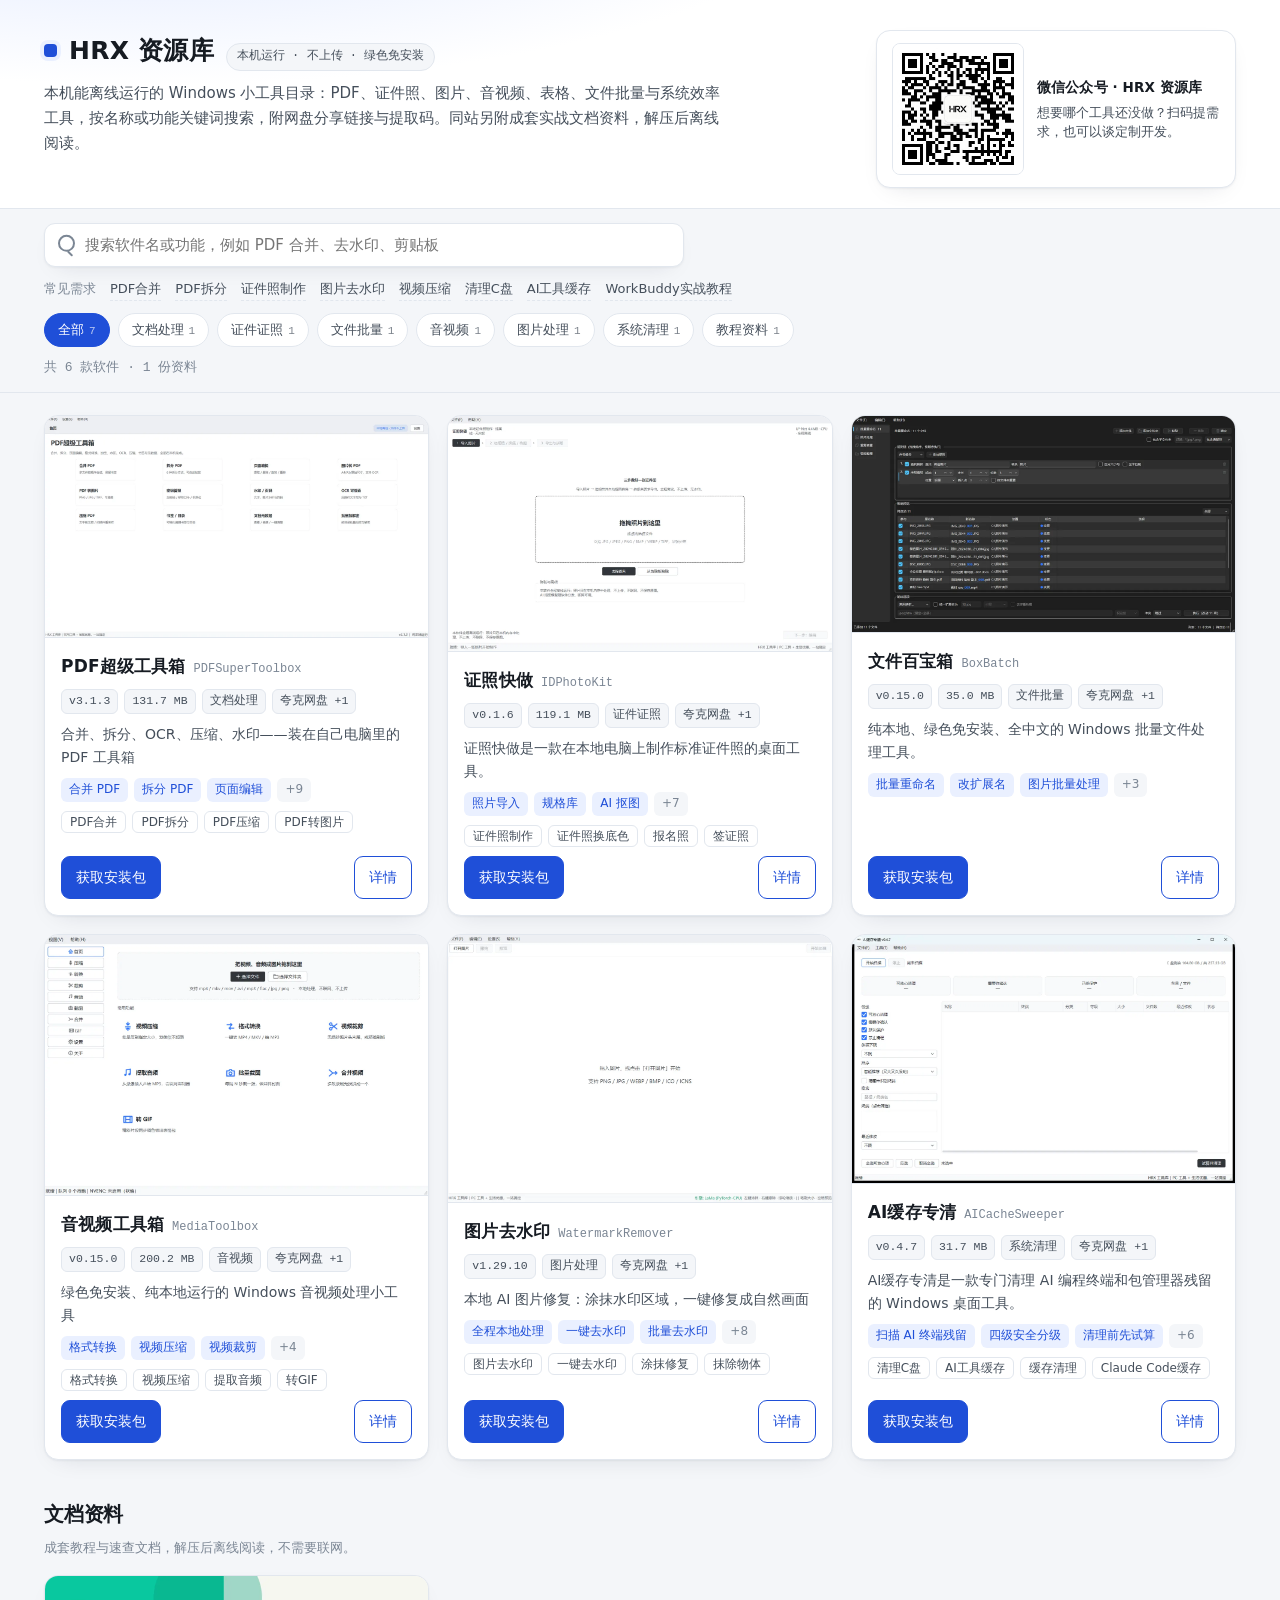
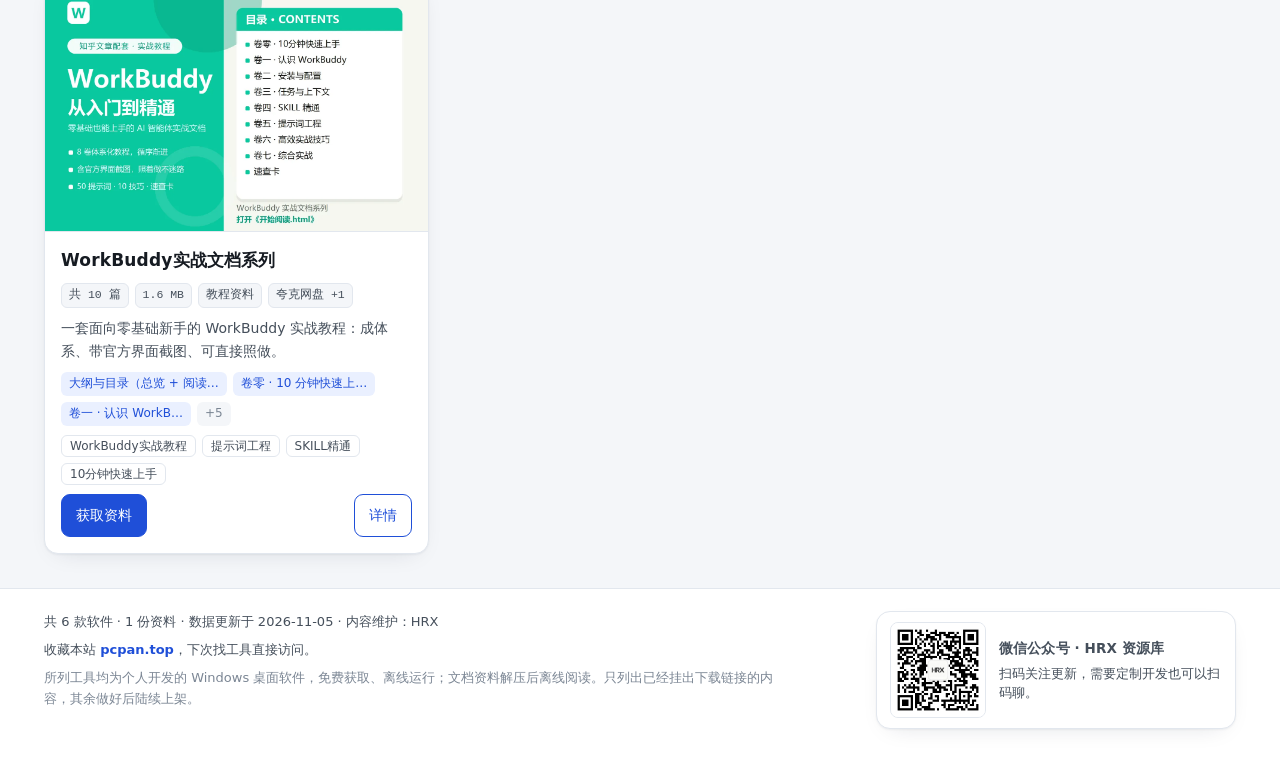
==== web/index.html @ 669203a4 "Fix: 003 跟到 v0.15.0（重建包、真截图、补手册）" ====
<!DOCTYPE html>
<html lang="zh-CN">
<head>
<meta charset="utf-8">
<meta name="viewport" content="width=device-width, initial-scale=1">
<title>HRX 资源库 - Windows 离线小工具与实战资料（免安装·不上传）</title>
<meta name="description" content="本机能离线运行的 Windows 小工具目录：PDF、证件照、图片、音视频、表格、文件批量与系统效率工具，按名称或功能关键词搜索，附网盘分享链接与提取码。同站另附成套实战文档资料，解压后离线阅读。">
<meta name="robots" content="index,follow,max-snippet:-1,max-image-preview:large">
<meta name="theme-color" content="#f4f6f9">
<meta name="msvalidate.01" content="D9B953C44BAD3819F5D8B70AD7E37A68">
<meta property="og:site_name" content="HRX 资源库">
<meta property="og:locale" content="zh_CN">
<link rel="canonical" href="https://pcpan.top/">
<meta property="og:type" content="website">
<meta property="og:title" content="HRX 资源库 - Windows 离线小工具与实战资料（免安装·不上传）">
<meta property="og:description" content="本机能离线运行的 Windows 小工具目录：PDF、证件照、图片、音视频、表格、文件批量与系统效率工具，按名称或功能关键词搜索，附网盘分享链接与提取码。同站另附成套实战文档资料，解压后离线阅读。">
<meta property="og:url" content="https://pcpan.top/">
<meta property="og:image" content="https://pcpan.top/images/000pdf-cover.webp">
<meta name="twitter:card" content="summary_large_image">
<meta name="twitter:title" content="HRX 资源库 - Windows 离线小工具与实战资料（免安装·不上传）">
<meta name="twitter:description" content="本机能离线运行的 Windows 小工具目录：PDF、证件照、图片、音视频、表格、文件批量与系统效率工具，按名称或功能关键词搜索，附网盘分享链接与提取码。同站另附成套实战文档资料，解压后离线阅读。">
<script type="application/ld+json">{"@context":"https://schema.org","@graph":[{"@type":"WebSite","@id":"https://pcpan.top/#website","url":"https://pcpan.top/","name":"HRX 资源库","description":"本机能离线运行的 Windows 小工具目录：PDF、证件照、图片、音视频、表格、文件批量与系统效率工具，按名称或功能关键词搜索，附网盘分享链接与提取码。同站另附成套实战文档资料，解压后离线阅读。","inLanguage":"zh-CN","publisher":{"@type":"Person","@id":"https://pcpan.top/#author","name":"HRX"}},{"@type":"ItemList","name":"HRX 资源库 - Windows 离线小工具与实战资料（免安装·不上传）","numberOfItems":7,"itemListElement":[{"@type":"ListItem","position":1,"item":{"@type":"SoftwareApplication","name":"PDF超级工具箱","alternateName":"PDFSuperToolbox","description":"合并、拆分、OCR、压缩、水印——装在自己电脑里的 PDF 工具箱","featureList":["合并 PDF：多个 PDF 按顺序合成一个文件，书签可保留","拆分 PDF：6 种拆分方式，还能拆完自动加密","页面编辑：提取、删除、旋转、重排页面，缩略图勾选即用","图片转 PDF：JPG/PNG 等图片合成 PDF，可选 OCR 文字层","PDF 转图片：整本渲染为 PNG/JPG/TIFF，或提取文档内嵌原图","密码管理：加打开密码、移除自有文档口令、设置权限位","批量加解密：整个文件夹一次加密或解密，自动汇总结果","水印 / 页码：文字、图片水印与多种页码格式","压缩 PDF：文字版无损瘦身，扫描件分档重采样","书签 / 目录：可视化增删改书签，支持逻辑页码","文档元数据：查看、编辑、一键清理（含隐藏信息）","OCR 可搜索：扫描件变可搜索 PDF，原图像素不变，可导出 TXT"],"offers":{"@type":"Offer","price":"0","priceCurrency":"CNY"},"url":"https://pcpan.top/soft/pdf-super-toolbox","operatingSystem":"Windows 10 / Windows 11 64 位","applicationCategory":"UtilitiesApplication","softwareVersion":"3.1.3","fileSize":"131.7 MB","dateModified":"2026-11-14","downloadUrl":"https://pan.quark.cn/s/5da6630ec89c","image":"https://pcpan.top/images/000pdf-full.webp"}},{"@type":"ListItem","position":2,"item":{"@type":"SoftwareApplication","name":"证照快做","alternateName":"IDPhotoKit","description":"证照快做是一款在本地电脑上制作标准证件照的桌面工具。","featureList":["照片导入：选择文件、拖拽、剪贴板粘贴三种方式，支持 JPG/PNG/BMP/WEBP/TIFF，自动记忆最近打开","规格库：内置 25 项常用规格，覆盖一寸/二寸/身份证/护照与考试报名、签证规格，支持自定义规格","AI 抠图：本地人像分割，自动保留头发和肩部边缘；配合擦除/恢复画笔手动精修","背景换色：红/白/蓝/浅蓝/灰一键切换，支持自定义颜色、白蓝渐变、柔和投影、透明底","智能构图：按规格自动对齐人脸位置，提供头顶留白、眼平、下巴辅助线","美颜调整：磨皮、美白、亮度、对比度四项微调，一键应用自然档","按需导出：指定 DPI 和像素、目标体积自动压缩、自定义命名规则、导出前预估体积","质量自检：对清晰度、曝光、人脸占比给出参考提示","拼版打印：5 寸/6 寸/大 6 寸相纸与 A4/A5/A6 自动排版并标注裁切线，导出 JPG 或 PDF","偏好设置：默认导出目录、DPI、背景色可自定义并记住"],"offers":{"@type":"Offer","price":"0","priceCurrency":"CNY"},"url":"https://pcpan.top/soft/id-photo-kit","operatingSystem":"Windows 10 / Windows 11 64 位","applicationCategory":"UtilitiesApplication","softwareVersion":"0.1.6","fileSize":"119.1 MB","dateModified":"2026-11-14","downloadUrl":"https://pan.quark.cn/s/e845c890b95f","image":"https://pcpan.top/images/001-full.webp"}},{"@type":"ListItem","position":3,"item":{"@type":"SoftwareApplication","name":"文件百宝箱","alternateName":"BoxBatch","description":"纯本地、绿色免安装、全中文的 Windows 批量文件处理工具。","featureList":["批量重命名","改扩展名","图片批量处理","文件名清单导出","重复文件查重","文件夹智能整理"],"offers":{"@type":"Offer","price":"0","priceCurrency":"CNY"},"url":"https://pcpan.top/soft/box-batch","operatingSystem":"Windows 10 / Windows 11 64 位","applicationCategory":"UtilitiesApplication","softwareVersion":"0.15.0","fileSize":"35.0 MB","dateModified":"2026-11-15","downloadUrl":"https://pan.quark.cn/s/bbea23517dea","image":"https://pcpan.top/images/002-full.webp"}},{"@type":"ListItem","position":4,"item":{"@type":"SoftwareApplication","name":"音视频工具箱","alternateName":"MediaToolbox","description":"绿色免安装、纯本地运行的 Windows 音视频处理小工具","featureList":["格式转换","视频压缩","视频裁剪","提取音频","批量截图","视频合并","转 GIF"],"offers":{"@type":"Offer","price":"0","priceCurrency":"CNY"},"url":"https://pcpan.top/soft/media-toolbox","operatingSystem":"Windows 10 / Windows 11 64 位","applicationCategory":"UtilitiesApplication","softwareVersion":"0.15.0","fileSize":"200.2 MB","dateModified":"2026-11-16","downloadUrl":"https://pan.quark.cn/s/d1d15c743c6d","image":"https://pcpan.top/images/003-full.webp"}},{"@type":"ListItem","position":5,"item":{"@type":"SoftwareApplication","name":"图片去水印","alternateName":"WatermarkRemover","description":"本地 AI 图片修复：涂抹水印区域，一键修复成自然画面","featureList":["全程本地处理：AI 修复模型就在你的电脑上，图片不上传，断网也能用；状态栏会显示当前用的计算引擎","一键去水印：涂抹水印区域，AI 自动修复成自然画面","批量去水印：整批图片位置相同的水印，涂一次蒙版全部套用；也支持逐张涂抹","快速预览：正式处理前先看修复效果，不满意可以继续调整","灵活涂抹：左键涂抹、右键擦除，笔刷大小和边缘柔和度都可调","画布缩放平移：滚轮缩放、中键拖动，小水印也能涂得精准","撤销与重做：涂错了随时回退，也可一键清空全部涂抹","多种格式：支持打开 png / jpg / webp / bmp / ico / icns，保存为 png / jpg / webp / bmp","自动命名：保存时自动加时间戳，不会覆盖你的原图","个性化：12 个快捷键全部可以自定义","自动选设备：有 NVIDIA 显卡时走显卡，没有则用 CPU，功能一样完整"],"offers":{"@type":"Offer","price":"0","priceCurrency":"CNY"},"url":"https://pcpan.top/soft/watermark-remover","operatingSystem":"Windows 10 / Windows 11 64 位","applicationCategory":"UtilitiesApplication","softwareVersion":"1.29.10","dateModified":"2026-11-14","downloadUrl":"https://pan.quark.cn/s/3d0079b3f361","image":"https://pcpan.top/images/006-full.webp"}},{"@type":"ListItem","position":6,"item":{"@type":"SoftwareApplication","name":"AI缓存专清","alternateName":"AICacheSweeper","description":"AI缓存专清是一款专门清理 AI 编程终端和包管理器残留的 Windows 桌面工具。","featureList":["扫描 AI 终端残留：自动找出用户目录和 AppData 里的 AI 工具缓存","四级安全分级：S（可放心清理）、A（需要确认）、B（默认保护）、C（禁止清理），凭据和程序本体永远不能删","清理前先试算：列出本次要删多少项、大概能回收多少、哪些会先归档","直接删除并明确提示：删除不经过系统回收站，每次都会弹出三条固定警示","归档与还原：会话历史和配置在删除前会先复制到归档区","清理记录：每次清理都留下一条记录，写清估算回收、实际释放","瘦身建议：只读提示哪些终端很久没用、哪个文件特别大、哪些缓存占用高。","SKILL/AGENT 盘点：把技能、命令、插件、规范文件列清楚，只看不动。","设置与报告：可调整归档保留天数、扫描线程数等；清理后可导出 JSON/CSV 报告。"],"offers":{"@type":"Offer","price":"0","priceCurrency":"CNY"},"url":"https://pcpan.top/soft/ai-cache-sweeper","operatingSystem":"Windows 10 / Windows 11 64 位","applicationCategory":"UtilitiesApplication","softwareVersion":"0.4.7","fileSize":"31.7 MB","dateModified":"2026-11-14","downloadUrl":"https://pan.quark.cn/s/51546c445e77","image":"https://pcpan.top/images/009ai-full.webp"}},{"@type":"ListItem","position":7,"item":{"@type":"CreativeWork","name":"WorkBuddy实战文档系列","alternateName":"","description":"一套面向零基础新手的 WorkBuddy 实战教程：成体系、带官方界面截图、可直接照做。","featureList":["大纲与目录（总览 + 阅读路径）","卷零 · 10 分钟快速上手（新手一站式入口）","卷一 · 认识 WorkBuddy（五大核心概念）","卷二 · 安装与环境配置（权限模式 / 安全边界）","卷三 · 任务与上下文（下指令 / 记忆 / 文件边界）","卷四 · SKILL 精通（技能原理 / 安装 / 自定义）","卷五 · 提示词工程（50 条可抄用模板）","卷六 · 高效实战技巧（10 个小技巧 + 自动化）"],"offers":{"@type":"Offer","price":"0","priceCurrency":"CNY"},"url":"https://pcpan.top/doc/w000","inLanguage":"zh-CN","numberOfItems":10,"fileSize":"1.6 MB","dateModified":"2026-11-02","downloadUrl":"https://pan.quark.cn/s/be726abf2308","image":"https://pcpan.top/images/w000workbuddy-full.webp"}}]}]}</script>
<link rel="icon" href="favicon.svg" type="image/svg+xml">
<link rel="alternate" type="text/plain" href="llms.txt">
<link rel="stylesheet" href="style.css">
<script>
var _hmt = _hmt || [];
(function() {
  var hm = document.createElement("script");
  hm.src = "https://hm.baidu.com/hm.js?644757071a55c85a4cf2b57332f751f0";
  var s = document.getElementsByTagName("script")[0];
  s.parentNode.insertBefore(hm, s);
})();
</script>
</head>
<body>
<a class="skip" href="#catalog">跳到软件列表</a>

<header class="masthead">
  <div class="mast-main">
    <div class="brand">
      <span class="mark" aria-hidden="true"></span>
      <h1 class="wordmark">HRX 资源库</h1>
      <span class="tagline">本机运行 · 不上传 · 绿色免安装</span>
    </div>
    <p class="brief">本机能离线运行的 Windows 小工具目录：PDF、证件照、图片、音视频、表格、文件批量与系统效率工具，按名称或功能关键词搜索，附网盘分享链接与提取码。同站另附成套实战文档资料，解压后离线阅读。</p>
  </div>
  <figure class="contact">
    <img class="qr" src="images/wechat-qr.png" alt="HRX 微信公众号二维码" width="258" height="258">
    <figcaption>
      <b>微信公众号 · HRX 资源库</b>
      <span>想要哪个工具还没做？扫码提需求，也可以谈定制开发。</span>
      <em class="scan-hint">长按二维码即可识别</em>
    </figcaption>
  </figure>
</header>

<section class="toolbar" aria-label="检索与筛选">
  <div class="search">
    <label class="sr-only" for="q">按名称、功能或关键词检索</label>
    <input id="q" type="search" placeholder="搜索软件名或功能，例如 PDF 合并、去水印、剪贴板" autocomplete="off"
           spellcheck="false" accesskey="s">
    <button class="clear" type="button" id="clear" hidden aria-label="清空搜索">✕</button>
  </div>
  <div class="tasks" aria-label="常见需求"><span class="tasks-label">常见需求</span><a class="task" href="soft/pdf-super-toolbox.html">PDF合并</a><a class="task" href="soft/pdf-super-toolbox.html">PDF拆分</a><a class="task" href="soft/id-photo-kit.html">证件照制作</a><a class="task" href="soft/watermark-remover.html">图片去水印</a><a class="task" href="soft/media-toolbox.html">视频压缩</a><a class="task" href="soft/ai-cache-sweeper.html">清理C盘</a><a class="task" href="soft/ai-cache-sweeper.html">AI工具缓存</a><a class="task" href="doc/w000.html">WorkBuddy实战教程</a></div>
  <div class="chips" id="chips" role="group" aria-label="按分类筛选"><button class="chip" type="button" data-cat="全部" aria-pressed="true">全部<span class="n">7</span></button><button class="chip" type="button" data-cat="文档处理" aria-pressed="false">文档处理<span class="n">1</span></button><button class="chip" type="button" data-cat="证件证照" aria-pressed="false">证件证照<span class="n">1</span></button><button class="chip" type="button" data-cat="文件批量" aria-pressed="false">文件批量<span class="n">1</span></button><button class="chip" type="button" data-cat="音视频" aria-pressed="false">音视频<span class="n">1</span></button><button class="chip" type="button" data-cat="图片处理" aria-pressed="false">图片处理<span class="n">1</span></button><button class="chip" type="button" data-cat="系统清理" aria-pressed="false">系统清理<span class="n">1</span></button><button class="chip" type="button" data-cat="教程资料" aria-pressed="false">教程资料<span class="n">1</span></button></div>
  <p class="status" id="status" role="status" aria-live="polite"></p>
</section>

<main id="catalog" class="catalog">
    <article class="card" id="000_PDF超级工具箱" data-id="000_PDF超级工具箱" data-group="软件">
      <div class="cover"><img src="images/000pdf-cover.webp" alt="PDF超级工具箱 软件界面截图" loading="lazy"></div>
      <div class="card-body">
        <div class="title-row">
          <h3><a class="hl name-link" href="soft/pdf-super-toolbox.html">PDF超级工具箱</a></h3>
          <span class="name-en">PDFSuperToolbox</span>
        </div>
        <div class="meta-row"><span class="pill">v3.1.3</span><span class="pill">131.7 MB</span><span class="pill">文档处理</span><span class="pill">夸克网盘 +1</span></div>
        <p class="summary hl">合并、拆分、OCR、压缩、水印——装在自己电脑里的 PDF 工具箱</p>
        <ul class="feats"><li>合并 PDF</li><li>拆分 PDF</li><li>页面编辑</li><li class="more">+9</li></ul>
        <div class="tags"><a class="tag hl" href="soft/pdf-super-toolbox.html">PDF合并</a><a class="tag hl" href="soft/pdf-super-toolbox.html">PDF拆分</a><a class="tag hl" href="soft/pdf-super-toolbox.html">PDF压缩</a><a class="tag hl" href="soft/pdf-super-toolbox.html">PDF转图片</a></div>
        <div class="card-foot">
          <a class="btn" href="https://pan.quark.cn/s/5da6630ec89c" target="_blank" rel="noopener">获取安装包</a>
          <a class="btn ghost btn-copy" href="#000_PDF超级工具箱" data-more="000_PDF超级工具箱">详情</a>
        </div>
      </div>
    </article>
    <article class="card" id="001_证件照制作工具" data-id="001_证件照制作工具" data-group="软件">
      <div class="cover"><img src="images/001-cover.webp" alt="证照快做 软件界面截图" loading="lazy"></div>
      <div class="card-body">
        <div class="title-row">
          <h3><a class="hl name-link" href="soft/id-photo-kit.html">证照快做</a></h3>
          <span class="name-en">IDPhotoKit</span>
        </div>
        <div class="meta-row"><span class="pill">v0.1.6</span><span class="pill">119.1 MB</span><span class="pill">证件证照</span><span class="pill">夸克网盘 +1</span></div>
        <p class="summary hl">证照快做是一款在本地电脑上制作标准证件照的桌面工具。</p>
        <ul class="feats"><li>照片导入</li><li>规格库</li><li>AI 抠图</li><li class="more">+7</li></ul>
        <div class="tags"><a class="tag hl" href="soft/id-photo-kit.html">证件照制作</a><a class="tag hl" href="soft/id-photo-kit.html">证件照换底色</a><a class="tag hl" href="soft/id-photo-kit.html">报名照</a><a class="tag hl" href="soft/id-photo-kit.html">签证照</a></div>
        <div class="card-foot">
          <a class="btn" href="https://pan.quark.cn/s/e845c890b95f" target="_blank" rel="noopener">获取安装包</a>
          <a class="btn ghost btn-copy" href="#001_证件照制作工具" data-more="001_证件照制作工具">详情</a>
        </div>
      </div>
    </article>
    <article class="card" id="002_文件百宝箱" data-id="002_文件百宝箱" data-group="软件">
      <div class="cover"><img src="images/002-cover.webp" alt="文件百宝箱 软件界面截图" loading="lazy"></div>
      <div class="card-body">
        <div class="title-row">
          <h3><a class="hl name-link" href="soft/box-batch.html">文件百宝箱</a></h3>
          <span class="name-en">BoxBatch</span>
        </div>
        <div class="meta-row"><span class="pill">v0.15.0</span><span class="pill">35.0 MB</span><span class="pill">文件批量</span><span class="pill">夸克网盘 +1</span></div>
        <p class="summary hl">纯本地、绿色免安装、全中文的 Windows 批量文件处理工具。</p>
        <ul class="feats"><li>批量重命名</li><li>改扩展名</li><li>图片批量处理</li><li class="more">+3</li></ul>
        
        <div class="card-foot">
          <a class="btn" href="https://pan.quark.cn/s/bbea23517dea" target="_blank" rel="noopener">获取安装包</a>
          <a class="btn ghost btn-copy" href="#002_文件百宝箱" data-more="002_文件百宝箱">详情</a>
        </div>
      </div>
    </article>
    <article class="card" id="003_音视频工具箱" data-id="003_音视频工具箱" data-group="软件">
      <div class="cover"><img src="images/003-cover.webp" alt="音视频工具箱 软件界面截图" loading="lazy"></div>
      <div class="card-body">
        <div class="title-row">
          <h3><a class="hl name-link" href="soft/media-toolbox.html">音视频工具箱</a></h3>
          <span class="name-en">MediaToolbox</span>
        </div>
        <div class="meta-row"><span class="pill">v0.15.0</span><span class="pill">200.2 MB</span><span class="pill">音视频</span><span class="pill">夸克网盘 +1</span></div>
        <p class="summary hl">绿色免安装、纯本地运行的 Windows 音视频处理小工具</p>
        <ul class="feats"><li>格式转换</li><li>视频压缩</li><li>视频裁剪</li><li class="more">+4</li></ul>
        <div class="tags"><a class="tag hl" href="soft/media-toolbox.html">格式转换</a><a class="tag hl" href="soft/media-toolbox.html">视频压缩</a><a class="tag hl" href="soft/media-toolbox.html">提取音频</a><a class="tag hl" href="soft/media-toolbox.html">转GIF</a></div>
        <div class="card-foot">
          <a class="btn" href="https://pan.quark.cn/s/d1d15c743c6d" target="_blank" rel="noopener">获取安装包</a>
          <a class="btn ghost btn-copy" href="#003_音视频工具箱" data-more="003_音视频工具箱">详情</a>
        </div>
      </div>
    </article>
    <article class="card" id="006_图片去除水印工具" data-id="006_图片去除水印工具" data-group="软件">
      <div class="cover"><img src="images/006-cover.webp" alt="图片去水印 软件界面截图" loading="lazy"></div>
      <div class="card-body">
        <div class="title-row">
          <h3><a class="hl name-link" href="soft/watermark-remover.html">图片去水印</a></h3>
          <span class="name-en">WatermarkRemover</span>
        </div>
        <div class="meta-row"><span class="pill">v1.29.10</span><span class="pill">图片处理</span><span class="pill">夸克网盘 +1</span></div>
        <p class="summary hl">本地 AI 图片修复：涂抹水印区域，一键修复成自然画面</p>
        <ul class="feats"><li>全程本地处理</li><li>一键去水印</li><li>批量去水印</li><li class="more">+8</li></ul>
        <div class="tags"><a class="tag hl" href="soft/watermark-remover.html">图片去水印</a><a class="tag hl" href="soft/watermark-remover.html">一键去水印</a><a class="tag hl" href="soft/watermark-remover.html">涂抹修复</a><a class="tag hl" href="soft/watermark-remover.html">抹除物体</a></div>
        <div class="card-foot">
          <a class="btn" href="https://pan.quark.cn/s/3d0079b3f361" target="_blank" rel="noopener">获取安装包</a>
          <a class="btn ghost btn-copy" href="#006_图片去除水印工具" data-more="006_图片去除水印工具">详情</a>
        </div>
      </div>
    </article>
    <article class="card" id="009_AI缓存专清" data-id="009_AI缓存专清" data-group="软件">
      <div class="cover"><img src="images/009ai-cover.webp" alt="AI缓存专清 软件界面截图" loading="lazy"></div>
      <div class="card-body">
        <div class="title-row">
          <h3><a class="hl name-link" href="soft/ai-cache-sweeper.html">AI缓存专清</a></h3>
          <span class="name-en">AICacheSweeper</span>
        </div>
        <div class="meta-row"><span class="pill">v0.4.7</span><span class="pill">31.7 MB</span><span class="pill">系统清理</span><span class="pill">夸克网盘 +1</span></div>
        <p class="summary hl">AI缓存专清是一款专门清理 AI 编程终端和包管理器残留的 Windows 桌面工具。</p>
        <ul class="feats"><li>扫描 AI 终端残留</li><li>四级安全分级</li><li>清理前先试算</li><li class="more">+6</li></ul>
        <div class="tags"><a class="tag hl" href="soft/ai-cache-sweeper.html">清理C盘</a><a class="tag hl" href="soft/ai-cache-sweeper.html">AI工具缓存</a><a class="tag hl" href="soft/ai-cache-sweeper.html">缓存清理</a><a class="tag hl" href="soft/ai-cache-sweeper.html">Claude Code缓存</a></div>
        <div class="card-foot">
          <a class="btn" href="https://pan.quark.cn/s/51546c445e77" target="_blank" rel="noopener">获取安装包</a>
          <a class="btn ghost btn-copy" href="#009_AI缓存专清" data-more="009_AI缓存专清">详情</a>
        </div>
      </div>
    </article>
</main>

<section class="group" id="library" aria-labelledby="library-title">
  <div class="group-head">
    <h2 class="group-title" id="library-title">文档资料</h2>
    <p class="group-note">成套教程与速查文档，解压后离线阅读，不需要联网。</p>
  </div>
  <div class="catalog">
    <article class="card" id="W000_WorkBuddy实战文档系列" data-id="W000_WorkBuddy实战文档系列" data-group="资料">
      <div class="cover"><img src="images/w000workbuddy-cover.webp" alt="WorkBuddy实战文档系列 封面" loading="lazy"></div>
      <div class="card-body">
        <div class="title-row">
          <h3><a class="hl name-link" href="doc/w000.html">WorkBuddy实战文档系列</a></h3>
          <span class="name-en"></span>
        </div>
        <div class="meta-row"><span class="pill">共 10 篇</span><span class="pill">1.6 MB</span><span class="pill">教程资料</span><span class="pill">夸克网盘 +1</span></div>
        <p class="summary hl">一套面向零基础新手的 WorkBuddy 实战教程：成体系、带官方界面截图、可直接照做。</p>
        <ul class="feats"><li>大纲与目录（总览 + 阅读…</li><li>卷零 · 10 分钟快速上…</li><li>卷一 · 认识 WorkB…</li><li class="more">+5</li></ul>
        <div class="tags"><a class="tag hl" href="doc/w000.html">WorkBuddy实战教程</a><a class="tag hl" href="doc/w000.html">提示词工程</a><a class="tag hl" href="doc/w000.html">SKILL精通</a><a class="tag hl" href="doc/w000.html">10分钟快速上手</a></div>
        <div class="card-foot">
          <a class="btn" href="https://pan.quark.cn/s/be726abf2308" target="_blank" rel="noopener">获取资料</a>
          <a class="btn ghost btn-copy" href="#W000_WorkBuddy实战文档系列" data-more="W000_WorkBuddy实战文档系列">详情</a>
        </div>
      </div>
    </article>
  </div>
</section>

<div class="empty" id="empty" hidden>
  <p class="empty-title">没有匹配的结果</p>
  <p class="empty-hint">试试这些词：<span id="suggest"></span></p>
  <figure class="contact contact-inline">
    <img class="qr" src="images/wechat-qr.png" alt="HRX 微信公众号二维码" width="258" height="258" loading="lazy">
    <figcaption>
      <b>没找到想要的工具？</b>
      <span>扫码说说你的需求，可以定制开发；公众号也会第一时间推送新工具。</span>
    </figcaption>
  </figure>
</div>

<dialog id="detail" aria-labelledby="detail-name">
  <article class="sheet">
    <header class="sheet-head">
      <div class="sheet-title">
        <h2 id="detail-name"></h2>
        <p id="detail-sub"></p>
        <div class="sheet-meta" id="detail-meta"></div>
      </div>
      <button class="close" type="button" id="detail-close" aria-label="关闭详情">✕</button>
    </header>
    <div class="sheet-body">
      <button class="sheet-cover" type="button" id="detail-cover-btn" hidden aria-label="放大查看软件界面截图">
        <img id="detail-cover" alt="">
        <span class="zoom-tag" aria-hidden="true">点击放大</span>
      </button>
      <p id="detail-desc"></p>
      <section class="dl" aria-labelledby="dl-title">
        <div class="dl-head">
          <h3 id="dl-title">下载渠道</h3>
          <span class="dl-count" id="detail-dl-count"></span>
        </div>
        <div class="dl-list" id="detail-links"></div>
        <p class="dl-tip" id="detail-dl-tip">下载后解压即用；软件全部在你自己的电脑上运行，不需要联网。</p>
      </section>
      <section class="feats-block" id="detail-feats-block" aria-labelledby="feats-title">
        <h3 id="feats-title">功能要点</h3>
        <ul id="detail-features"></ul>
      </section>
    </div>
  </article>
  <div class="toast" id="toast" role="status" aria-live="polite" aria-atomic="true"></div>
</dialog>

<dialog id="lightbox" aria-label="界面截图放大预览">
  <button class="lb-close" type="button" id="lightbox-close" aria-label="关闭预览">✕</button>
  <img id="lightbox-img" alt="">
  <p class="lb-hint">点击空白处或按 Esc 关闭</p>
</dialog>

<footer class="foot">
  <div class="foot-text">
    <p>共 6 款软件 · 1 份资料 · 数据更新于 2026-11-05 · 内容维护：HRX</p>
    <p class="bookmark">收藏本站 <a href="https://pcpan.top/">pcpan.top</a>，下次找工具直接访问。</p>
    <p class="fine">所列工具均为个人开发的 Windows 桌面软件，免费获取、离线运行；文档资料解压后离线阅读。只列出已经挂出下载链接的内容，其余做好后陆续上架。</p>
  </div>
  <figure class="contact contact-foot">
    <img class="qr" src="images/wechat-qr.png" alt="HRX 微信公众号二维码" width="258" height="258" loading="lazy">
    <figcaption>
      <b>微信公众号 · HRX 资源库</b>
      <span>扫码关注更新，需要定制开发也可以扫码聊。</span>
    </figcaption>
  </figure>
</footer>

<div class="toast" id="page-toast" role="status" aria-live="polite" aria-atomic="true"></div>

<script type="application/json" id="shares-data">[{"slug":"000_PDF超级工具箱","name":"PDF超级工具箱","name_en":"PDFSuperToolbox","exe_name":"PDFSuperToolbox","version":"3.1.3","size_mb":131.7,"status":"live","category":"文档处理","summary":"合并、拆分、OCR、压缩、水印——装在自己电脑里的 PDF 工具箱","description":"PDF超级工具箱是一款装在你自己电脑里的 PDF 处理工具：合并、拆分、页面编辑、图片互转、加密、水印、OCR、压缩、书签与元数据，12 个常用功能一个不缺，全部在本机完成。文件不上传、不联网，处理合同、报表、扫描件这类敏感文档更放心。","features":["合并 PDF：多个 PDF 按顺序合成一个文件，书签可保留","拆分 PDF：6 种拆分方式，还能拆完自动加密","页面编辑：提取、删除、旋转、重排页面，缩略图勾选即用","图片转 PDF：JPG/PNG 等图片合成 PDF，可选 OCR 文字层","PDF 转图片：整本渲染为 PNG/JPG/TIFF，或提取文档内嵌原图","密码管理：加打开密码、移除自有文档口令、设置权限位","批量加解密：整个文件夹一次加密或解密，自动汇总结果","水印 / 页码：文字、图片水印与多种页码格式","压缩 PDF：文字版无损瘦身，扫描件分档重采样","书签 / 目录：可视化增删改书签，支持逻辑页码","文档元数据：查看、编辑、一键清理（含隐藏信息）","OCR 可搜索：扫描件变可搜索 PDF，原图像素不变，可导出 TXT"],"keywords":["拆分","页面编辑","图片互转","加密","水印","OCR","压缩","书签与元数据","不联网","处理合同","报表","书签可保留"],"aliases":["PDF工具","pdf合并","pdf拆分","000"],"tags":["PDF合并","PDF拆分","PDF压缩","PDF转图片"],"chapters":"","id":"000_PDF超级工具箱","kind":"software","cover":"images/000pdf-cover.webp","cover_full":"images/000pdf-full.webp","links":[{"platform":"夸克网盘","url":"https://pan.quark.cn/s/5da6630ec89c","code":"","note":""},{"platform":"UC网盘","url":"https://drive.uc.cn/s/4316096f0e924?public=1","code":"","note":""}],"updated":"2026-11-14"},{"slug":"001_证件照制作工具","name":"证照快做","name_en":"IDPhotoKit","exe_name":"证照快做","version":"0.1.6","size_mb":119.1,"status":"live","category":"证件证照","summary":"证照快做是一款在本地电脑上制作标准证件照的桌面工具。","description":"证照快做是一款在本地电脑上制作标准证件照的桌面工具。导入一张生活照，选好规格，软件自动完成抠图、换底和构图，按报名要求导出成品，还能自动拼版直接送印。 软件全程离线运行：照片只在你电脑的内存里处理，不上传、不联网、不保存原图；AI 抠图模型随软件包内置，没有网络也能用。全程无水印、无广告。","features":["照片导入：选择文件、拖拽、剪贴板粘贴三种方式，支持 JPG/PNG/BMP/WEBP/TIFF，自动记忆最近打开","规格库：内置 25 项常用规格，覆盖一寸/二寸/身份证/护照与考试报名、签证规格，支持自定义规格","AI 抠图：本地人像分割，自动保留头发和肩部边缘；配合擦除/恢复画笔手动精修","背景换色：红/白/蓝/浅蓝/灰一键切换，支持自定义颜色、白蓝渐变、柔和投影、透明底","智能构图：按规格自动对齐人脸位置，提供头顶留白、眼平、下巴辅助线","美颜调整：磨皮、美白、亮度、对比度四项微调，一键应用自然档","按需导出：指定 DPI 和像素、目标体积自动压缩、自定义命名规则、导出前预估体积","质量自检：对清晰度、曝光、人脸占比给出参考提示","拼版打印：5 寸/6 寸/大 6 寸相纸与 A4/A5/A6 自动排版并标注裁切线，导出 JPG 或 PDF","偏好设置：默认导出目录、DPI、背景色可自定义并记住"],"keywords":["选好规格","软件自动完成抠图","换底和构图","按报名要求导出成品","不上传","不联网","不保存原图","无广告","JPG","PNG","BMP","WEBP"],"aliases":["证件照","报名照","签证照","回执","idphotokit","001"],"tags":["证件照制作","证件照换底色","报名照","签证照"],"chapters":"","id":"001_证件照制作工具","kind":"software","cover":"images/001-cover.webp","cover_full":"images/001-full.webp","links":[{"platform":"夸克网盘","url":"https://pan.quark.cn/s/e845c890b95f","code":"","note":""},{"platform":"UC网盘","url":"https://drive.uc.cn/s/e1acf58f27344?public=1","code":"","note":""}],"updated":"2026-11-14"},{"slug":"002_文件百宝箱","name":"文件百宝箱","name_en":"BoxBatch","exe_name":"文件百宝箱.exe","version":"0.15.0","size_mb":35.0,"status":"live","category":"文件批量","summary":"纯本地、绿色免安装、全中文的 Windows 批量文件处理工具。","description":"文件百宝箱是一款在你自己电脑上完成批量文件处理的 Windows 工具，四个页面各管一类活：批量重命名、图片批量处理、重复文件查重、文件夹智能整理。它在执行前先给出一张影响预览表，逐行列出原名、新名字和状态，执行按钮上的数字只算真的会写盘的条目；删除一律进系统回收站，批量操作可撤销，全程不联网、不上传。","features":["批量重命名","改扩展名","图片批量处理","文件名清单导出","重复文件查重","文件夹智能整理"],"keywords":["纯本地","绿色免安装","所有批量操作可撤销","图片默认输出到新目录","全程不联网","不上传","批量重命名","改扩展名","图片批量处理","文件名清单导出","重复文件查重","文件夹智能整理"],"aliases":["批量重命名","去重","整理文件夹","002"],"tags":[],"chapters":"","id":"002_文件百宝箱","kind":"software","cover":"images/002-cover.webp","cover_full":"images/002-full.webp","links":[{"platform":"夸克网盘","url":"https://pan.quark.cn/s/bbea23517dea","code":"","note":""},{"platform":"UC网盘","url":"https://drive.uc.cn/s/17a0d1d73b384?public=1","code":"","note":""}],"updated":"2026-11-15"},{"slug":"003_音视频工具箱","name":"音视频工具箱","name_en":"MediaToolbox","exe_name":"音视频工具箱.exe","version":"0.15.0","size_mb":200.2,"status":"live","category":"音视频","summary":"绿色免安装、纯本地运行的 Windows 音视频处理小工具","description":"绿色免安装、纯本地运行的 Windows 音视频处理小工具：格式转换、视频压缩、视频裁剪、提取音频、批量截图、合并、转 GIF 七类高频操作封装成一键预设，自动调用显卡硬件加速。解压即用，可放 U 盘；不联网、不上传、无广告、无捆绑。","features":["格式转换","视频压缩","视频裁剪","提取音频","批量截图","视频合并","转 GIF"],"keywords":["格式转换","视频压缩","视频裁剪","提取音频","批量截图","合并","可放 U 盘","不联网","不上传","无广告","无捆绑","mediatoolbox"],"aliases":["视频压缩","格式转换","提取音频","转GIF","003"],"tags":["格式转换","视频压缩","提取音频","转GIF"],"chapters":"","id":"003_音视频工具箱","kind":"software","cover":"images/003-cover.webp","cover_full":"images/003-full.webp","links":[{"platform":"夸克网盘","url":"https://pan.quark.cn/s/d1d15c743c6d","code":"","note":""},{"platform":"UC网盘","url":"https://drive.uc.cn/s/d083ae6a243e4?public=1","code":"","note":""}],"updated":"2026-11-16"},{"slug":"006_图片去除水印工具","name":"图片去水印","name_en":"WatermarkRemover","exe_name":"图片去水印","version":"1.29.10","size_mb":"","status":"live","category":"图片处理","summary":"本地 AI 图片修复：涂抹水印区域，一键修复成自然画面","description":"图片去水印是一款本地运行的图片修复工具：打开一张带水印的图片，用鼠标把水印涂出来，AI 会自动把涂抹的区域修复成自然的画面，最后另存为新图片。整个过程在你的电脑上完成，图片不会被上传到任何服务器。 典型场景：去掉照片上的文字水印、Logo、日期戳，或抹掉画面里不想要的小物件。","features":["全程本地处理：AI 修复模型就在你的电脑上，图片不上传，断网也能用；状态栏会显示当前用的计算引擎","一键去水印：涂抹水印区域，AI 自动修复成自然画面","批量去水印：整批图片位置相同的水印，涂一次蒙版全部套用；也支持逐张涂抹","快速预览：正式处理前先看修复效果，不满意可以继续调整","灵活涂抹：左键涂抹、右键擦除，笔刷大小和边缘柔和度都可调","画布缩放平移：滚轮缩放、中键拖动，小水印也能涂得精准","撤销与重做：涂错了随时回退，也可一键清空全部涂抹","多种格式：支持打开 png / jpg / webp / bmp / ico / icns，保存为 png / jpg / webp / bmp","自动命名：保存时自动加时间戳，不会覆盖你的原图","个性化：12 个快捷键全部可以自定义","自动选设备：有 NVIDIA 显卡时走显卡，没有则用 CPU，功能一样完整"],"keywords":["用鼠标把水印涂出来","Logo","日期戳","逐张涂抹","每张图各自的蒙版","不满意可以继续调整","右键擦除","中键拖动","小水印也能涂得精准","也可一键清空全部涂抹","打开 png","jpg"],"aliases":["去水印","水印去除","抹除物体","006"],"tags":["图片去水印","一键去水印","涂抹修复","抹除物体"],"chapters":"","id":"006_图片去除水印工具","kind":"software","cover":"images/006-cover.webp","cover_full":"images/006-full.webp","links":[{"platform":"夸克网盘","url":"https://pan.quark.cn/s/3d0079b3f361","code":"","note":""},{"platform":"UC网盘","url":"https://drive.uc.cn/s/dd4ebdb5991d4?public=1","code":"","note":""}],"updated":"2026-11-14"},{"slug":"009_AI缓存专清","name":"AI缓存专清","name_en":"AICacheSweeper","exe_name":"AI缓存专清","version":"0.4.7","size_mb":31.7,"status":"live","category":"系统清理","summary":"AI缓存专清是一款专门清理 AI 编程终端和包管理器残留的 Windows 桌面工具。","description":"AI缓存专清是一款专门清理 AI 编程终端和包管理器残留的 Windows 桌面工具。它会把 Claude Code、Codex、Cursor、ZCode、Kimi、豆包、Qoder、TRAE 等 AI 工具留下的缓存、日志、会话历史、配置和更新包列成一张清单，按安全等级分类，让你先看清再决定删什么。 它适合经常使用 AI 编程工具、C 盘空间越来越紧张，但又担心“删错文件”的人。软件坚持三条原则：只清理本机、只读文件名/大小/修改时间（不打开文件内容）、不联网。","features":["扫描 AI 终端残留：自动找出用户目录和 AppData 里的 AI 工具缓存","四级安全分级：S（可放心清理）、A（需要确认）、B（默认保护）、C（禁止清理），凭据和程序本体永远不能删","清理前先试算：列出本次要删多少项、大概能回收多少、哪些会先归档","直接删除并明确提示：删除不经过系统回收站，每次都会弹出三条固定警示","归档与还原：会话历史和配置在删除前会先复制到归档区","清理记录：每次清理都留下一条记录，写清估算回收、实际释放","瘦身建议：只读提示哪些终端很久没用、哪个文件特别大、哪些缓存占用高。","SKILL/AGENT 盘点：把技能、命令、插件、规范文件列清楚，只看不动。","设置与报告：可调整归档保留天数、扫描线程数等；清理后可导出 JSON/CSV 报告。"],"keywords":["AI 缓存","AI 编程工具","缓存清理","C盘瘦身","磁盘清理","安全分级","归档还原","Skill 盘点","不联网","Codex","Cursor","ZCode","Kimi","豆包","Qoder","日志","会话历史","按安全等级分类","C 盘空间越来越紧张","只读文件名","大小"],"aliases":["AI缓存清理","AI缓存清道夫","缓存清道夫","缓存清理","清理C盘","AI工具缓存","Claude Code 缓存","AICacheSweeper","009"],"tags":["清理C盘","AI工具缓存","缓存清理","Claude Code缓存"],"chapters":"","id":"009_AI缓存专清","kind":"software","cover":"images/009ai-cover.webp","cover_full":"images/009ai-full.webp","links":[{"platform":"夸克网盘","url":"https://pan.quark.cn/s/51546c445e77","code":"","note":""},{"platform":"UC网盘","url":"https://drive.uc.cn/s/d4ef13b9ee074?public=1","code":"","note":""}],"updated":"2026-11-14"},{"slug":"W000_WorkBuddy实战文档系列","name":"WorkBuddy实战文档系列","name_en":"","exe_name":"","version":"","size_mb":1.6,"status":"live","category":"教程资料","summary":"一套面向零基础新手的 WorkBuddy 实战教程：成体系、带官方界面截图、可直接照做。","description":"一套面向零基础新手的 WorkBuddy 实战教程：成体系、带官方界面截图、可直接照做。 内容基于 WorkBuddy 官方能力体系做教程化重组，仅供学习参考。","features":["大纲与目录（总览 + 阅读路径）","卷零 · 10 分钟快速上手（新手一站式入口）","卷一 · 认识 WorkBuddy（五大核心概念）","卷二 · 安装与环境配置（权限模式 / 安全边界）","卷三 · 任务与上下文（下指令 / 记忆 / 文件边界）","卷四 · SKILL 精通（技能原理 / 安装 / 自定义）","卷五 · 提示词工程（50 条可抄用模板）","卷六 · 高效实战技巧（10 个小技巧 + 自动化）"],"keywords":["带官方界面截图","仅供学习参考","大纲与目录（总览","阅读路径","安全边界","记忆","文件边界","安装","自定义","自动化","WorkBuddy实战文档系列"],"aliases":[],"tags":["WorkBuddy实战教程","提示词工程","SKILL精通","10分钟快速上手"],"chapters":10,"id":"W000_WorkBuddy实战文档系列","kind":"docs","cover":"images/w000workbuddy-cover.webp","cover_full":"images/w000workbuddy-full.webp","links":[{"platform":"夸克网盘","url":"https://pan.quark.cn/s/be726abf2308","code":"","note":""},{"platform":"UC网盘","url":"https://drive.uc.cn/s/0b328d557b8f4?public=1","code":"","note":""}],"updated":"2026-11-02"}]</script>
<script src="app.js"></script>
</body>
</html>
---- web/style.css ----
/* HRX 资源库 —— 目录卡货架风格：亮底、克制、可扫描 */
:root {
  --bg: #f4f6f9;
  --surface: #ffffff;
  --ink: #161b22;
  --ink-2: #454f5b;
  --muted: #7b8694;
  --line: #e2e7ee;
  --brand: #1f4fd8;
  --brand-soft: #eaf0ff;
  --amber: #a76a12;
  --amber-soft: #fdf3e0;
  --radius: 14px;
  --shadow: 0 1px 2px rgba(20, 30, 50, .05), 0 8px 24px -14px rgba(20, 30, 50, .18);
  --mono: ui-monospace, "Cascadia Mono", Consolas, monospace;
}
* { box-sizing: border-box; }
[hidden] { display: none !important; }
html { scroll-behavior: smooth; }
body {
  margin: 0;
  background: var(--bg);
  color: var(--ink);
  font: 15px/1.65 "Microsoft YaHei UI", "PingFang SC", "Segoe UI", system-ui, sans-serif;
  -webkit-font-smoothing: antialiased;
}
h1, h2, h3, p { margin: 0; }
.sr-only {
  position: absolute; width: 1px; height: 1px; padding: 0; margin: -1px;
  overflow: hidden; clip: rect(0 0 0 0); white-space: nowrap; border: 0;
}
.skip {
  position: absolute; left: 12px; top: -48px; z-index: 10; background: var(--brand);
  color: #fff; padding: 8px 14px; border-radius: 8px; transition: top .16s;
}
.skip:focus { top: 12px; }

/* 站头 */
.masthead {
  display: flex; align-items: flex-start; flex-wrap: wrap; gap: clamp(16px, 3vw, 40px);
  padding: 30px clamp(16px, 4vw, 44px) 20px;
  background:
    radial-gradient(1000px 300px at 12% -60%, #dce6ff 0%, rgba(220, 230, 255, 0) 70%),
    var(--surface);
  border-bottom: 1px solid var(--line);
}
.mast-main { flex: 1 1 460px; min-width: 0; }
.brand { display: flex; align-items: baseline; gap: 12px; flex-wrap: wrap; }
.mark {
  width: 13px; height: 13px; border-radius: 4px; align-self: center;
  background: var(--brand); box-shadow: 0 0 0 4px var(--brand-soft);
}
.wordmark { font-size: 25px; font-weight: 700; letter-spacing: .01em; }
.tagline {
  font-family: var(--mono); font-size: 12px; color: var(--ink-2);
  background: var(--bg); border: 1px solid var(--line); border-radius: 999px; padding: 3px 10px;
}
.brief { margin-top: 10px; color: var(--ink-2); max-width: 72ch; }

/* 公众号二维码：只放在站头/空态/页脚这些非信息区，不覆盖检索与卡片 */
.contact {
  flex: 0 1 auto; margin: 0; display: flex; align-items: center; gap: 13px;
  max-width: 360px; padding: 12px 15px; text-align: left;
  background: var(--surface); border: 1px solid var(--line); border-radius: var(--radius);
  box-shadow: var(--shadow);
}
.contact .qr {
  flex: none; width: 132px; height: 132px; display: block;
  border: 1px solid var(--line); border-radius: 8px; background: #fff;
}
.contact figcaption { display: grid; gap: 4px; }
.contact b { font-size: 13.5px; letter-spacing: .01em; }
.contact span { font-size: 12.5px; line-height: 1.55; color: var(--ink-2); }
.scan-hint { display: none; font-style: normal; font-size: 11.5px; line-height: 1.5; color: var(--muted); }
.contact-inline { margin: 24px auto 0; max-width: 420px; border-style: dashed; border-color: #d8c48f; background: var(--amber-soft); }
.contact-inline .qr { width: 108px; height: 108px; background: #fff; }
.contact-inline b { color: var(--amber); }

/* 检索条 */
.toolbar {
  position: sticky; top: 0; z-index: 5;
  padding: 14px clamp(16px, 4vw, 44px);
  background: rgba(244, 246, 249, .93);
  backdrop-filter: blur(8px);
  border-bottom: 1px solid var(--line);
}
.search { position: relative; max-width: 640px; }
.search input {
  width: 100%; padding: 12px 42px 12px 40px; font-size: 15px; font-family: inherit;
  color: var(--ink); background: var(--surface);
  border: 1px solid var(--line); border-radius: 11px; box-shadow: var(--shadow);
}
.search input:focus { outline: 2px solid var(--brand); outline-offset: 1px; border-color: var(--brand); }
.search::before {
  content: ""; position: absolute; left: 14px; top: 50%; width: 13px; height: 13px;
  transform: translateY(-60%); border: 2px solid var(--muted); border-radius: 50%;
}
.search::after {
  content: ""; position: absolute; left: 25px; top: 62%; width: 2px; height: 7px;
  background: var(--muted); transform: rotate(-45deg); border-radius: 2px;
}
.clear {
  position: absolute; right: 9px; top: 50%; transform: translateY(-50%);
  width: 26px; height: 26px; border: 0; border-radius: 50%; background: var(--bg);
  color: var(--ink-2); cursor: pointer; font-size: 13px;
}
.clear:hover { background: var(--line); }
/* 常见需求：一行"文字链接"而不是按钮，视觉上要与下面的分类筛选区分开 */
.tasks { display: flex; flex-wrap: wrap; align-items: baseline; gap: 5px 14px; margin-top: 11px; font-size: 13px; }
.tasks-label { color: var(--muted); font-size: 12.5px; }
.task {
  color: var(--ink-2); text-decoration: none; white-space: nowrap;
  border-bottom: 1px dashed var(--line); padding-bottom: 1px;
}
.task:hover { color: var(--brand); border-bottom-color: var(--brand); }
.chips { display: flex; flex-wrap: wrap; gap: 8px; margin-top: 12px; }
.chip {
  font: inherit; font-size: 13px; color: var(--ink-2); background: var(--surface);
  border: 1px solid var(--line); border-radius: 999px; padding: 5px 13px; cursor: pointer;
}
.chip:hover { border-color: var(--brand); color: var(--brand); }
.chip[aria-pressed="true"] { background: var(--brand); border-color: var(--brand); color: #fff; }
.chip .n { font-family: var(--mono); font-size: 11px; opacity: .7; margin-left: 5px; }
.status { margin-top: 10px; font-size: 13px; color: var(--muted); font-family: var(--mono); }

/* 卡架 */
.catalog {
  display: grid; gap: 18px; padding: 22px clamp(16px, 4vw, 44px) 8px;
  grid-template-columns: repeat(auto-fill, minmax(304px, 1fr));
  max-width: 1560px; margin: 0 auto;
}
/* 文档区块：与软件卡架同宽同距，筛空时整段收起 */
.group { max-width: 1560px; margin: 0 auto; }
.group[hidden] { display: none; }
.group-head { padding: 30px clamp(16px, 4vw, 44px) 0; }
.group-title { margin: 0 0 6px; font-size: 20px; letter-spacing: -.2px; }
.group-note { margin: 0; font-size: 13px; color: var(--muted); }
.group .catalog { padding-top: 16px; }
.card {
  display: flex; flex-direction: column; background: var(--surface);
  border: 1px solid var(--line); border-radius: var(--radius); overflow: hidden;
  box-shadow: var(--shadow);
}
.card[hidden] { display: none; }
.cover { position: relative; aspect-ratio: 16 / 9; background: #eef1f6; border-bottom: 1px solid var(--line); }
.cover img { width: 100%; height: 100%; object-fit: cover; display: block; }
.cover-typeset {
  display: flex; flex-direction: column; align-items: center; justify-content: center; gap: 6px;
  background: linear-gradient(150deg, #e8eefc 0%, #f7f9fc 60%, #eef3ec 100%);
}
.cover-typeset img { width: 58px; height: 58px; object-fit: contain; }
.cover-typeset .big { font-size: 21px; font-weight: 700; color: var(--ink); letter-spacing: .02em; }
.cover-typeset span { font-family: var(--mono); font-size: 12px; color: var(--ink-2); letter-spacing: .06em; }
.ribbon {
  position: absolute; left: 10px; top: 10px; font-size: 12px; padding: 3px 9px;
  border-radius: 999px; background: rgba(255, 255, 255, .92); color: var(--ink-2); border: 1px solid var(--line);
}
.ribbon.soon { background: var(--amber-soft); color: var(--amber); border-color: #f0dcb4; }
.card-body { padding: 14px 16px 16px; display: flex; flex-direction: column; gap: 9px; flex: 1; }
.title-row { display: flex; align-items: baseline; gap: 8px; flex-wrap: wrap; }
.title-row h3 { font-size: 17px; letter-spacing: .01em; }
.name-en { font-family: var(--mono); font-size: 12px; color: var(--muted); }
.meta-row { display: flex; gap: 6px; flex-wrap: wrap; font-family: var(--mono); font-size: 11.5px; }
.pill { background: var(--bg); border: 1px solid var(--line); border-radius: 6px; padding: 2px 7px; color: var(--ink-2); }
.summary { color: var(--ink-2); font-size: 14px; }
.feats { display: flex; flex-wrap: wrap; gap: 6px; list-style: none; padding: 0; margin: 0; }
.feats li {
  font-size: 12px; color: var(--brand); background: var(--brand-soft);
  border-radius: 6px; padding: 2px 8px;
}
.feats li.more { color: var(--muted); background: var(--bg); }
/* 关键词标签：与功能芯片区分开（描边 vs 实底），一眼能看出这是"点进去看这个词怎么用" */
.tags { display: flex; flex-wrap: wrap; gap: 6px; }
.tags .tag {
  font-size: 12px; line-height: 1.5; color: var(--ink-2); text-decoration: none;
  border: 1px solid var(--line); border-radius: 6px; padding: 1px 8px; background: var(--surface);
  white-space: nowrap;
}
.tags .tag:hover { color: var(--brand); border-color: var(--brand); background: var(--brand-soft); }
.card-foot { margin-top: auto; display: flex; gap: 8px; align-items: center; }
.btn {
  font: inherit; font-size: 14px; border-radius: 9px; padding: 9px 14px; cursor: pointer;
  border: 1px solid var(--brand); background: var(--brand); color: #fff; text-decoration: none;
  display: inline-flex; align-items: center; gap: 6px; white-space: nowrap;
}
.btn:hover { filter: brightness(1.07); }
.btn.ghost { background: var(--surface); color: var(--brand); }
.btn.ghost:hover { background: var(--brand-soft); }
.btn[disabled] { background: var(--bg); border-color: var(--line); color: var(--muted); cursor: default; }
.btn-copy { margin-left: auto; }
mark { background: #ffe9a8; color: inherit; border-radius: 3px; padding: 0 1px; }

/* 空态与详情 */
.empty { padding: 54px 20px 70px; text-align: center; color: var(--muted); }
.empty-title { font-size: 17px; color: var(--ink-2); }
.empty-hint button { font: inherit; font-size: 13px; color: var(--brand); background: var(--brand-soft); border: 0; border-radius: 6px; padding: 2px 8px; margin: 0 3px; cursor: pointer; }
dialog#detail {
  width: min(680px, 92vw); max-height: 92vh; max-height: 92dvh;
  border: 1px solid var(--line); border-radius: var(--radius);
  padding: 0; background: var(--surface); color: var(--ink);
  box-shadow: 0 24px 60px -20px rgba(20, 30, 50, .35); overflow: hidden;
}
dialog#detail::backdrop { background: rgba(18, 26, 40, .42); }
.sheet { display: grid; grid-template-rows: auto minmax(0, 1fr); max-height: 92vh; max-height: 92dvh; }
.sheet-head {
  display: flex; gap: 12px; align-items: flex-start;
  padding: 16px 20px 13px; border-bottom: 1px solid var(--line); background: var(--surface);
}
.sheet-title { min-width: 0; }
.sheet-head h2 { font-size: 19px; }
.sheet-head p { font-family: var(--mono); font-size: 12px; color: var(--muted); margin-top: 3px; }
.sheet-meta { margin-top: 8px; display: flex; gap: 6px; flex-wrap: wrap; font-family: var(--mono); font-size: 11.5px; }
.close { margin-left: auto; flex: none; width: 30px; height: 30px; border: 1px solid var(--line); border-radius: 8px; background: var(--surface); color: var(--ink-2); cursor: pointer; }
.sheet-body { overflow-y: auto; overscroll-behavior: contain; }
.sheet-cover {
  position: relative; display: block; width: 100%; padding: 0; border: 0;
  border-bottom: 1px solid var(--line); background: #0d1422; cursor: zoom-in;
}
.sheet-cover img { width: 100%; max-height: 44vh; max-height: 44dvh; object-fit: contain; display: block; }
.zoom-tag {
  position: absolute; right: 12px; bottom: 12px; pointer-events: none;
  font-size: 12px; color: #fff; background: rgba(13, 20, 34, .72);
  border: 1px solid rgba(255, 255, 255, .22); border-radius: 999px; padding: 4px 10px;
}
.sheet-cover:hover .zoom-tag { background: rgba(31, 79, 216, .9); }
#detail-desc { padding: 15px 20px 0; color: var(--ink-2); }
.dl { margin-top: 15px; padding: 14px 20px 0; border-top: 1px dashed var(--line); }
.dl-head { display: flex; align-items: baseline; gap: 8px; }
.dl-head h3, .feats-block h3 { font-size: 14px; letter-spacing: .02em; }
.dl-count { font-family: var(--mono); font-size: 11.5px; color: var(--muted); }
.dl-list { display: grid; gap: 8px; margin-top: 10px; }
.dl-item {
  display: flex; align-items: center; gap: 8px 14px; flex-wrap: wrap;
  padding: 10px 12px; border: 1px solid var(--line); border-radius: 10px; background: var(--bg);
}
.dl-item.primary { background: var(--brand-soft); border-color: #cfdcff; }
.dl-main { display: flex; align-items: baseline; gap: 8px; flex-wrap: wrap; min-width: 0; }
.dl-platform { font-size: 14px; font-weight: 700; }
.dl-tag { font-size: 11px; color: #fff; background: var(--brand); border-radius: 4px; padding: 1px 6px; }
.dl-note { font-size: 12px; color: var(--ink-2); }
.dl-side { margin-left: auto; display: flex; align-items: center; gap: 8px; flex-wrap: wrap; }
.dl-code {
  font-family: var(--mono); font-size: 12px; line-height: 1.4; color: var(--ink-2);
  background: var(--surface); border: 1px dashed #c8d2e0; border-radius: 7px; padding: 6px 9px; cursor: copy;
}
.dl-code b { color: var(--ink); letter-spacing: .06em; }
.dl-code:hover { border-color: var(--brand); color: var(--brand); }
.dl-open { padding: 7px 13px; font-size: 13.5px; }
.dl-empty { margin: 0; padding: 10px 12px; border: 1px dashed var(--line); border-radius: 10px; font-size: 13px; color: var(--muted); background: var(--bg); }
.dl-tip { margin: 9px 0 0; font-size: 12.5px; color: var(--muted); }
.feats-block { margin-top: 15px; padding: 0 20px 20px; }
.feats-block ul { padding: 0; margin: 9px 0 0; display: grid; gap: 5px; }
.feats-block li { list-style: none; padding-left: 16px; position: relative; font-size: 14px; }
.feats-block li::before { content: ""; position: absolute; left: 0; top: .62em; width: 6px; height: 6px; border-radius: 2px; background: var(--brand); }
.toast {
  position: fixed; left: 50%; bottom: 28px; z-index: 5;
  max-width: min(560px, 88vw); padding: 9px 16px; border-radius: 999px;
  background: rgba(17, 24, 39, .94); color: #fff; font-size: 13px; line-height: 1.4; text-align: center;
  box-shadow: 0 12px 30px -10px rgba(10, 20, 40, .55);
  opacity: 0; pointer-events: none; transform: translate(-50%, 10px);
  transition: opacity .18s ease, transform .18s ease;
}
.toast.show { opacity: 1; transform: translate(-50%, 0); }
dialog#lightbox { padding: 0; border: 0; background: transparent; overflow: visible; max-width: none; max-height: none; }
dialog#lightbox::backdrop { background: rgba(7, 12, 22, .92); }
dialog#lightbox img {
  display: block; max-width: 94vw; max-height: 86vh; max-height: 86dvh;
  border-radius: 10px; background: #0b1220; box-shadow: 0 30px 80px -24px rgba(0, 0, 0, .75);
}
.lb-close {
  position: fixed; top: 18px; right: 18px; z-index: 2;
  width: 40px; height: 40px; border-radius: 50%; font-size: 16px; cursor: pointer;
  border: 1px solid rgba(255, 255, 255, .32); background: rgba(255, 255, 255, .14); color: #fff;
  backdrop-filter: blur(4px);
}
.lb-close:hover { background: rgba(255, 255, 255, .26); }
.lb-hint {
  position: fixed; left: 50%; bottom: 18px; transform: translateX(-50%); margin: 0;
  color: rgba(255, 255, 255, .65); font-size: 12px; pointer-events: none;
}

.foot {
  margin-top: 26px; padding: 22px clamp(16px, 4vw, 44px) 40px;
  display: flex; align-items: flex-start; gap: clamp(16px, 3vw, 40px); flex-wrap: wrap;
  border-top: 1px solid var(--line); color: var(--ink-2); font-size: 13px; background: var(--surface);
}
.foot-text { flex: 1 1 420px; min-width: 0; }
.foot .fine { color: var(--muted); margin-top: 6px; max-width: 90ch; }
.foot .bookmark { margin-top: 7px; }
.foot .bookmark a { color: var(--brand); font-weight: 700; text-decoration: none; }
.foot .bookmark a:hover { text-decoration: underline; }
.contact-foot { padding: 10px 13px; }
.contact-foot .qr { width: 96px; height: 96px; }

/* 详情页：一条资源一页，正文是主角，所以单栏、限宽、不吸顶 */
.subpage .masthead-compact { padding-bottom: 16px; }
.subpage .wordmark { color: var(--ink); text-decoration: none; }
.subpage .wordmark:hover { color: var(--brand); }
.crumbs {
  max-width: 900px; margin: 0 auto; display: flex; flex-wrap: wrap; gap: 8px;
  padding: 12px clamp(16px, 4vw, 44px) 0;
  font-family: var(--mono); font-size: 12px; color: var(--muted);
}
.crumbs a { color: var(--ink-2); text-decoration: none; }
.crumbs a:hover { color: var(--brand); text-decoration: underline; }
.crumbs .sep { color: #b9c2cd; }
.detail { padding: 14px clamp(16px, 4vw, 44px) 34px; }
.detail-body {
  max-width: 900px; margin: 0 auto; padding: clamp(20px, 3vw, 34px);
  background: var(--surface); border: 1px solid var(--line); border-radius: var(--radius); box-shadow: var(--shadow);
}
.detail-body h1 { font-size: clamp(23px, 3.2vw, 30px); letter-spacing: .01em; }
.alt-name { margin-top: 6px; font-family: var(--mono); font-size: 12.5px; color: var(--muted); }
.detail-body .meta-row { margin-top: 12px; }
.lead { margin-top: 12px; font-size: 16.5px; color: var(--ink); }
.detail-cover { margin: 18px 0 0; }
.detail-cover img { display: block; width: 100%; border: 1px solid var(--line); border-radius: 10px; }
.detail-cover figcaption { margin-top: 7px; font-size: 12px; color: var(--muted); }
.block { margin-top: 26px; padding-top: 20px; border-top: 1px dashed var(--line); }
.block h2 { font-size: 18.5px; letter-spacing: .01em; }
.block > p { margin-top: 10px; color: var(--ink-2); }
.sub { margin-top: 16px; }
.sub h3 { font-size: 15.5px; }
.sub p, .sub li, .block p { line-height: 1.75; }
.sub p { margin-top: 8px; color: var(--ink-2); }
.sub h4 { margin-top: 12px; font-size: 14px; color: var(--ink); }
.sub ul, .sub ol, .block ul, .block ol { margin: 8px 0 0; padding-left: 22px; color: var(--ink-2); }
.sub li, .block li { margin-top: 4px; }
.feature-list { margin: 10px 0 0; padding-left: 22px; color: var(--ink-2); }
.feature-list li { margin-top: 6px; }
.quote {
  margin: 10px 0 0; padding: 8px 12px; border-left: 3px solid #cfdcff;
  background: var(--brand-soft); border-radius: 0 8px 8px 0; color: var(--ink-2);
}
code { font-family: var(--mono); font-size: .92em; background: var(--bg); border-radius: 4px; padding: 1px 5px; }
pre {
  margin: 10px 0 0; padding: 10px 12px; overflow-x: auto;
  background: #f0f3f8; border: 1px solid var(--line); border-radius: 8px;
}
pre code { background: none; padding: 0; font-size: 12.5px; }
table.md { width: 100%; margin-top: 10px; border-collapse: collapse; font-size: 13.5px; }
table.md th, table.md td { padding: 6px 9px; border: 1px solid var(--line); text-align: left; color: var(--ink-2); }
table.md th { background: var(--bg); color: var(--ink); }
hr { border: 0; border-top: 1px solid var(--line); margin: 14px 0; }
.faq { margin: 12px 0 0; }
.faq dt { margin-top: 15px; font-size: 15px; font-weight: 700; }
.faq dt:first-child { margin-top: 0; }
.faq dd { margin: 6px 0 0; color: var(--ink-2); }
.faq dd p { margin-top: 6px; }
/* 详情页不加载 app.js，提取码只展示不复制，别让它看起来能点 */
.subpage .dl-code { cursor: default; }
.subpage .dl-code:hover { border-color: var(--line); color: var(--ink-2); }
.related-list { margin: 10px 0 0; padding: 0; list-style: none; display: grid; gap: 10px; }
.related-list a { color: var(--brand); font-weight: 700; text-decoration: none; }
.related-list a:hover { text-decoration: underline; }
.rl-note { display: block; margin-top: 2px; font-size: 12.5px; color: var(--muted); }
.rl-all { margin: 14px 0 0; }
.rl-all a { color: var(--ink-2); text-decoration: none; }
.rl-all a:hover { color: var(--brand); }
.foot-compact { display: block; }
/* 卡片标题现在是真链接，观感上要能点但别抢按钮的视觉 */
.name-link { color: inherit; text-decoration: none; border-bottom: 1px solid transparent; }
.name-link:hover { color: var(--brand); border-bottom-color: currentColor; }

@media (max-width: 620px) {
  .crumbs { padding-top: 10px; }
  .detail { padding: 10px 12px 26px; }
  .detail-body { padding: 16px 14px 20px; border-radius: 12px; }
  .block h2 { font-size: 17px; }
  .faq dt { font-size: 14.5px; }
}

@media (max-width: 900px) {
  .masthead { display: block; }
  .contact { max-width: none; margin-top: 14px; }
  .contact .qr { width: 96px; height: 96px; }
  .masthead .scan-hint { display: block; }
  .contact-inline { margin-top: 20px; max-width: none; }
}
@media (max-width: 620px) {
  .wordmark { font-size: 21px; }
  .tagline { display: none; }
  .catalog { grid-template-columns: 1fr; }
  .btn-copy { margin-left: 0; }
  .contact { gap: 11px; padding: 10px 12px; }
  .contact .qr, .contact-foot .qr { width: 72px; height: 72px; }
  .contact b { font-size: 13px; }
  .contact span { font-size: 12px; }
  .sheet-head { padding: 14px 16px 12px; }
  .sheet-head h2 { font-size: 17px; }
  #detail-desc { padding: 13px 16px 0; }
  .dl { padding: 13px 16px 0; }
  .feats-block { padding: 0 16px 18px; }
  .dl-side { margin-left: 0; width: 100%; }
  .dl-open { flex: 1; justify-content: center; }
  .toast { bottom: 20px; font-size: 12.5px; }
  dialog#lightbox img { max-width: 96vw; border-radius: 6px; }
}
@media (prefers-reduced-motion: reduce) {
  html { scroll-behavior: auto; }
  * { transition: none !important; }
}
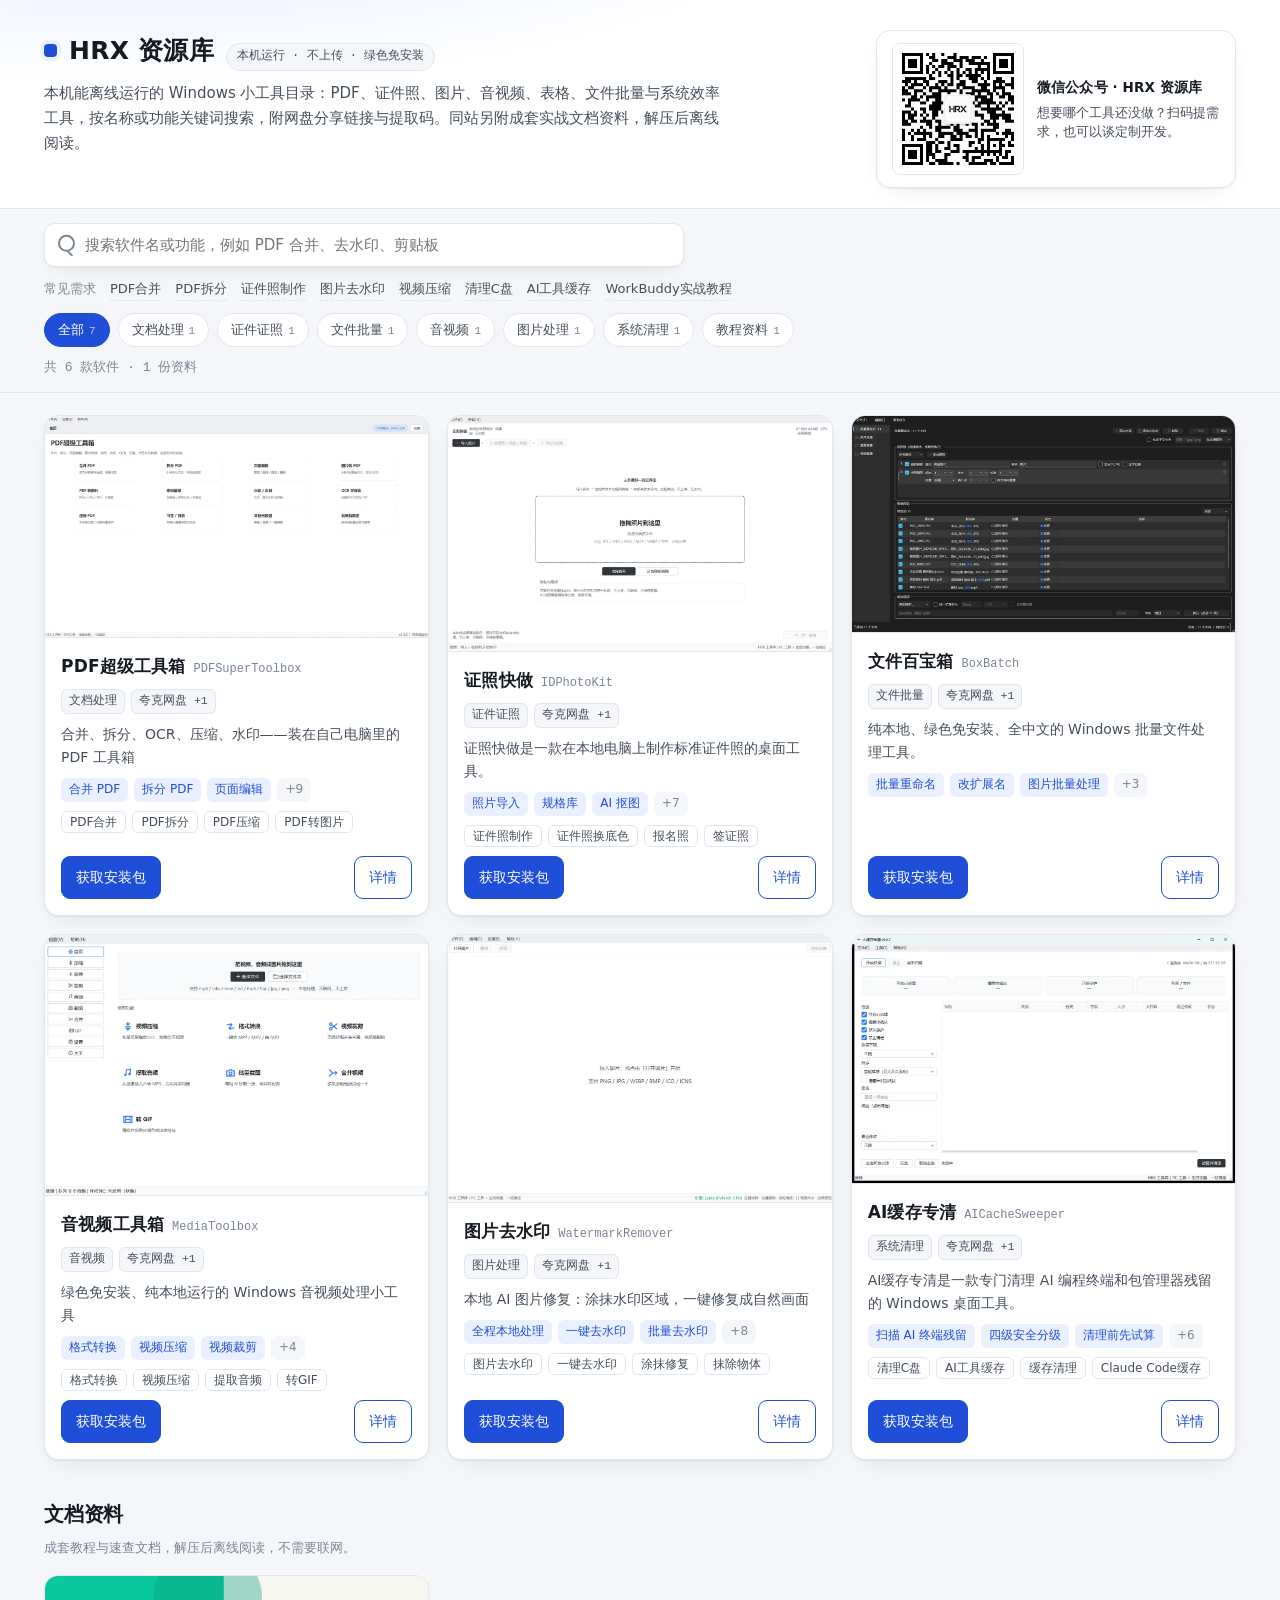
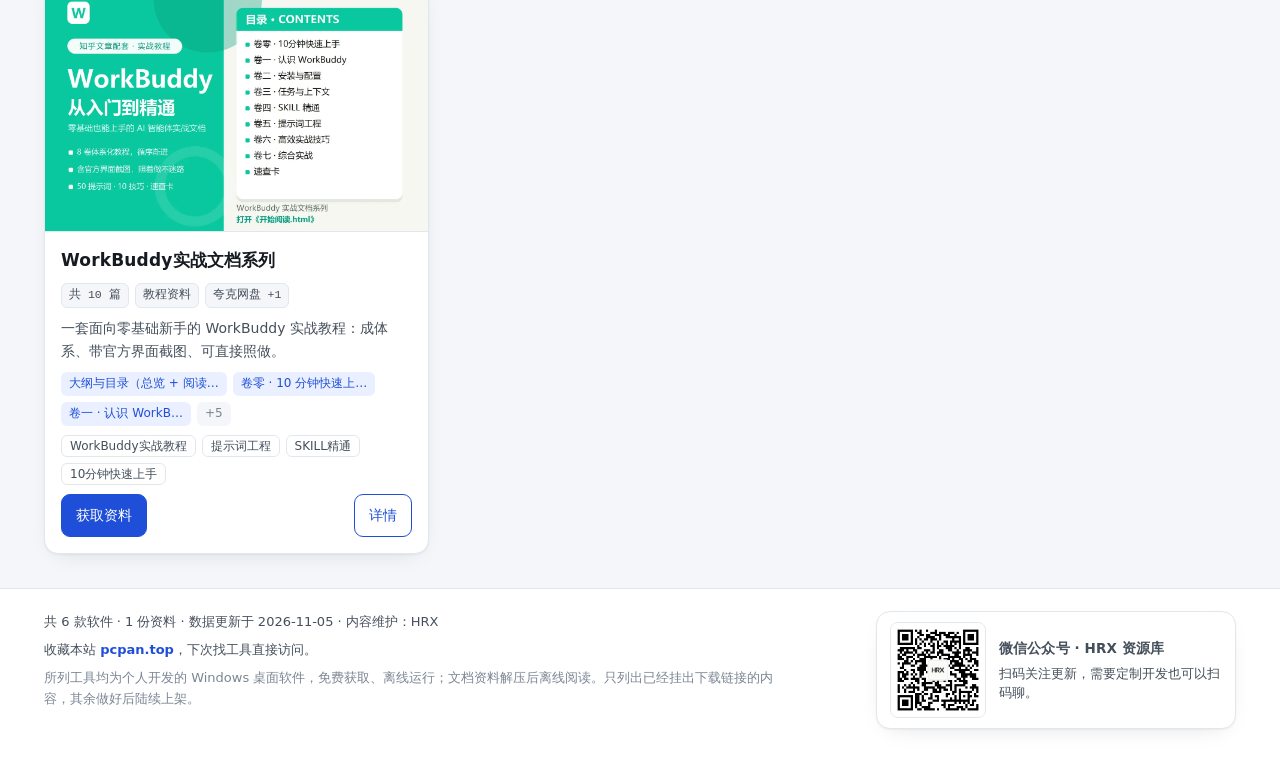
==== commit 95e63051: "Refactor: 去掉版本号与体积，更新日期改由 git 派生 版本号和体积要手工跟住网盘里的包，发版一快就漏，漏了就是对用户和搜索引擎说假话（JSON-LD softwareVersion/fil" ====
--- a/web/index.html
+++ b/web/index.html
@@ -19,17 +19,53 @@
 <meta name="twitter:card" content="summary_large_image">
 <meta name="twitter:title" content="HRX 资源库 - Windows 离线小工具与实战资料（免安装·不上传）">
 <meta name="twitter:description" content="本机能离线运行的 Windows 小工具目录：PDF、证件照、图片、音视频、表格、文件批量与系统效率工具，按名称或功能关键词搜索，附网盘分享链接与提取码。同站另附成套实战文档资料，解压后离线阅读。">
-<script type="application/ld+json">{"@context":"https://schema.org","@graph":[{"@type":"WebSite","@id":"https://pcpan.top/#website","url":"https://pcpan.top/","name":"HRX 资源库","description":"本机能离线运行的 Windows 小工具目录：PDF、证件照、图片、音视频、表格、文件批量与系统效率工具，按名称或功能关键词搜索，附网盘分享链接与提取码。同站另附成套实战文档资料，解压后离线阅读。","inLanguage":"zh-CN","publisher":{"@type":"Person","@id":"https://pcpan.top/#author","name":"HRX"}},{"@type":"ItemList","name":"HRX 资源库 - Windows 离线小工具与实战资料（免安装·不上传）","numberOfItems":7,"itemListElement":[{"@type":"ListItem","position":1,"item":{"@type":"SoftwareApplication","name":"PDF超级工具箱","alternateName":"PDFSuperToolbox","description":"合并、拆分、OCR、压缩、水印——装在自己电脑里的 PDF 工具箱","featureList":["合并 PDF：多个 PDF 按顺序合成一个文件，书签可保留","拆分 PDF：6 种拆分方式，还能拆完自动加密","页面编辑：提取、删除、旋转、重排页面，缩略图勾选即用","图片转 PDF：JPG/PNG 等图片合成 PDF，可选 OCR 文字层","PDF 转图片：整本渲染为 PNG/JPG/TIFF，或提取文档内嵌原图","密码管理：加打开密码、移除自有文档口令、设置权限位","批量加解密：整个文件夹一次加密或解密，自动汇总结果","水印 / 页码：文字、图片水印与多种页码格式","压缩 PDF：文字版无损瘦身，扫描件分档重采样","书签 / 目录：可视化增删改书签，支持逻辑页码","文档元数据：查看、编辑、一键清理（含隐藏信息）","OCR 可搜索：扫描件变可搜索 PDF，原图像素不变，可导出 TXT"],"offers":{"@type":"Offer","price":"0","priceCurrency":"CNY"},"url":"https://pcpan.top/soft/pdf-super-toolbox","operatingSystem":"Windows 10 / Windows 11 64 位","applicationCategory":"UtilitiesApplication","softwareVersion":"3.1.3","fileSize":"131.7 MB","dateModified":"2026-11-14","downloadUrl":"https://pan.quark.cn/s/5da6630ec89c","image":"https://pcpan.top/images/000pdf-full.webp"}},{"@type":"ListItem","position":2,"item":{"@type":"SoftwareApplication","name":"证照快做","alternateName":"IDPhotoKit","description":"证照快做是一款在本地电脑上制作标准证件照的桌面工具。","featureList":["照片导入：选择文件、拖拽、剪贴板粘贴三种方式，支持 JPG/PNG/BMP/WEBP/TIFF，自动记忆最近打开","规格库：内置 25 项常用规格，覆盖一寸/二寸/身份证/护照与考试报名、签证规格，支持自定义规格","AI 抠图：本地人像分割，自动保留头发和肩部边缘；配合擦除/恢复画笔手动精修","背景换色：红/白/蓝/浅蓝/灰一键切换，支持自定义颜色、白蓝渐变、柔和投影、透明底","智能构图：按规格自动对齐人脸位置，提供头顶留白、眼平、下巴辅助线","美颜调整：磨皮、美白、亮度、对比度四项微调，一键应用自然档","按需导出：指定 DPI 和像素、目标体积自动压缩、自定义命名规则、导出前预估体积","质量自检：对清晰度、曝光、人脸占比给出参考提示","拼版打印：5 寸/6 寸/大 6 寸相纸与 A4/A5/A6 自动排版并标注裁切线，导出 JPG 或 PDF","偏好设置：默认导出目录、DPI、背景色可自定义并记住"],"offers":{"@type":"Offer","price":"0","priceCurrency":"CNY"},"url":"https://pcpan.top/soft/id-photo-kit","operatingSystem":"Windows 10 / Windows 11 64 位","applicationCategory":"UtilitiesApplication","softwareVersion":"0.1.6","fileSize":"119.1 MB","dateModified":"2026-11-14","downloadUrl":"https://pan.quark.cn/s/e845c890b95f","image":"https://pcpan.top/images/001-full.webp"}},{"@type":"ListItem","position":3,"item":{"@type":"SoftwareApplication","name":"文件百宝箱","alternateName":"BoxBatch","description":"纯本地、绿色免安装、全中文的 Windows 批量文件处理工具。","featureList":["批量重命名","改扩展名","图片批量处理","文件名清单导出","重复文件查重","文件夹智能整理"],"offers":{"@type":"Offer","price":"0","priceCurrency":"CNY"},"url":"https://pcpan.top/soft/box-batch","operatingSystem":"Windows 10 / Windows 11 64 位","applicationCategory":"UtilitiesApplication","softwareVersion":"0.15.0","fileSize":"35.0 MB","dateModified":"2026-11-15","downloadUrl":"https://pan.quark.cn/s/bbea23517dea","image":"https://pcpan.top/images/002-full.webp"}},{"@type":"ListItem","position":4,"item":{"@type":"SoftwareApplication","name":"音视频工具箱","alternateName":"MediaToolbox","description":"绿色免安装、纯本地运行的 Windows 音视频处理小工具","featureList":["格式转换","视频压缩","视频裁剪","提取音频","批量截图","视频合并","转 GIF"],"offers":{"@type":"Offer","price":"0","priceCurrency":"CNY"},"url":"https://pcpan.top/soft/media-toolbox","operatingSystem":"Windows 10 / Windows 11 64 位","applicationCategory":"UtilitiesApplication","softwareVersion":"0.15.0","fileSize":"200.2 MB","dateModified":"2026-11-16","downloadUrl":"https://pan.quark.cn/s/d1d15c743c6d","image":"https://pcpan.top/images/003-full.webp"}},{"@type":"ListItem","position":5,"item":{"@type":"SoftwareApplication","name":"图片去水印","alternateName":"WatermarkRemover","description":"本地 AI 图片修复：涂抹水印区域，一键修复成自然画面","featureList":["全程本地处理：AI 修复模型就在你的电脑上，图片不上传，断网也能用；状态栏会显示当前用的计算引擎","一键去水印：涂抹水印区域，AI 自动修复成自然画面","批量去水印：整批图片位置相同的水印，涂一次蒙版全部套用；也支持逐张涂抹","快速预览：正式处理前先看修复效果，不满意可以继续调整","灵活涂抹：左键涂抹、右键擦除，笔刷大小和边缘柔和度都可调","画布缩放平移：滚轮缩放、中键拖动，小水印也能涂得精准","撤销与重做：涂错了随时回退，也可一键清空全部涂抹","多种格式：支持打开 png / jpg / webp / bmp / ico / icns，保存为 png / jpg / webp / bmp","自动命名：保存时自动加时间戳，不会覆盖你的原图","个性化：12 个快捷键全部可以自定义","自动选设备：有 NVIDIA 显卡时走显卡，没有则用 CPU，功能一样完整"],"offers":{"@type":"Offer","price":"0","priceCurrency":"CNY"},"url":"https://pcpan.top/soft/watermark-remover","operatingSystem":"Windows 10 / Windows 11 64 位","applicationCategory":"UtilitiesApplication","softwareVersion":"1.29.10","dateModified":"2026-11-14","downloadUrl":"https://pan.quark.cn/s/3d0079b3f361","image":"https://pcpan.top/images/006-full.webp"}},{"@type":"ListItem","position":6,"item":{"@type":"SoftwareApplication","name":"AI缓存专清","alternateName":"AICacheSweeper","description":"AI缓存专清是一款专门清理 AI 编程终端和包管理器残留的 Windows 桌面工具。","featureList":["扫描 AI 终端残留：自动找出用户目录和 AppData 里的 AI 工具缓存","四级安全分级：S（可放心清理）、A（需要确认）、B（默认保护）、C（禁止清理），凭据和程序本体永远不能删","清理前先试算：列出本次要删多少项、大概能回收多少、哪些会先归档","直接删除并明确提示：删除不经过系统回收站，每次都会弹出三条固定警示","归档与还原：会话历史和配置在删除前会先复制到归档区","清理记录：每次清理都留下一条记录，写清估算回收、实际释放","瘦身建议：只读提示哪些终端很久没用、哪个文件特别大、哪些缓存占用高。","SKILL/AGENT 盘点：把技能、命令、插件、规范文件列清楚，只看不动。","设置与报告：可调整归档保留天数、扫描线程数等；清理后可导出 JSON/CSV 报告。"],"offers":{"@type":"Offer","price":"0","priceCurrency":"CNY"},"url":"https://pcpan.top/soft/ai-cache-sweeper","operatingSystem":"Windows 10 / Windows 11 64 位","applicationCategory":"UtilitiesApplication","softwareVersion":"0.4.7","fileSize":"31.7 MB","dateModified":"2026-11-14","downloadUrl":"https://pan.quark.cn/s/51546c445e77","image":"https://pcpan.top/images/009ai-full.webp"}},{"@type":"ListItem","position":7,"item":{"@type":"CreativeWork","name":"WorkBuddy实战文档系列","alternateName":"","description":"一套面向零基础新手的 WorkBuddy 实战教程：成体系、带官方界面截图、可直接照做。","featureList":["大纲与目录（总览 + 阅读路径）","卷零 · 10 分钟快速上手（新手一站式入口）","卷一 · 认识 WorkBuddy（五大核心概念）","卷二 · 安装与环境配置（权限模式 / 安全边界）","卷三 · 任务与上下文（下指令 / 记忆 / 文件边界）","卷四 · SKILL 精通（技能原理 / 安装 / 自定义）","卷五 · 提示词工程（50 条可抄用模板）","卷六 · 高效实战技巧（10 个小技巧 + 自动化）"],"offers":{"@type":"Offer","price":"0","priceCurrency":"CNY"},"url":"https://pcpan.top/doc/w000","inLanguage":"zh-CN","numberOfItems":10,"fileSize":"1.6 MB","dateModified":"2026-11-02","downloadUrl":"https://pan.quark.cn/s/be726abf2308","image":"https://pcpan.top/images/w000workbuddy-full.webp"}}]}]}</script>
+<script type="application/ld+json">{"@context":"https://schema.org","@graph":[{"@type":"WebSite","@id":"https://pcpan.top/#website","url":"https://pcpan.top/","name":"HRX 资源库","description":"本机能离线运行的 Windows 小工具目录：PDF、证件照、图片、音视频、表格、文件批量与系统效率工具，按名称或功能关键词搜索，附网盘分享链接与提取码。同站另附成套实战文档资料，解压后离线阅读。","inLanguage":"zh-CN","publisher":{"@type":"Person","@id":"https://pcpan.top/#author","name":"HRX"}},{"@type":"ItemList","name":"HRX 资源库 - Windows 离线小工具与实战资料（免安装·不上传）","numberOfItems":7,"itemListElement":[{"@type":"ListItem","position":1,"item":{"@type":"SoftwareApplication","name":"PDF超级工具箱","alternateName":"PDFSuperToolbox","description":"合并、拆分、OCR、压缩、水印——装在自己电脑里的 PDF 工具箱","featureList":["合并 PDF：多个 PDF 按顺序合成一个文件，书签可保留","拆分 PDF：6 种拆分方式，还能拆完自动加密","页面编辑：提取、删除、旋转、重排页面，缩略图勾选即用","图片转 PDF：JPG/PNG 等图片合成 PDF，可选 OCR 文字层","PDF 转图片：整本渲染为 PNG/JPG/TIFF，或提取文档内嵌原图","密码管理：加打开密码、移除自有文档口令、设置权限位","批量加解密：整个文件夹一次加密或解密，自动汇总结果","水印 / 页码：文字、图片水印与多种页码格式","压缩 PDF：文字版无损瘦身，扫描件分档重采样","书签 / 目录：可视化增删改书签，支持逻辑页码","文档元数据：查看、编辑、一键清理（含隐藏信息）","OCR 可搜索：扫描件变可搜索 PDF，原图像素不变，可导出 TXT"],"offers":{"@type":"Offer","price":"0","priceCurrency":"CNY"},"url":"https://pcpan.top/soft/pdf-super-toolbox","operatingSystem":"Windows 10 / Windows 11 64 位","applicationCategory":"UtilitiesApplication","dateModified":"2026-11-15","downloadUrl":"https://pan.quark.cn/s/5da6630ec89c","image":"https://pcpan.top/images/000pdf-full.webp"}},{"@type":"ListItem","position":2,"item":{"@type":"SoftwareApplication","name":"证照快做","alternateName":"IDPhotoKit","description":"证照快做是一款在本地电脑上制作标准证件照的桌面工具。","featureList":["照片导入：选择文件、拖拽、剪贴板粘贴三种方式，支持 JPG/PNG/BMP/WEBP/TIFF，自动记忆最近打开","规格库：内置 25 项常用规格，覆盖一寸/二寸/身份证/护照与考试报名、签证规格，支持自定义规格","AI 抠图：本地人像分割，自动保留头发和肩部边缘；配合擦除/恢复画笔手动精修","背景换色：红/白/蓝/浅蓝/灰一键切换，支持自定义颜色、白蓝渐变、柔和投影、透明底","智能构图：按规格自动对齐人脸位置，提供头顶留白、眼平、下巴辅助线","美颜调整：磨皮、美白、亮度、对比度四项微调，一键应用自然档","按需导出：指定 DPI 和像素、目标体积自动压缩、自定义命名规则、导出前预估体积","质量自检：对清晰度、曝光、人脸占比给出参考提示","拼版打印：5 寸/6 寸/大 6 寸相纸与 A4/A5/A6 自动排版并标注裁切线，导出 JPG 或 PDF","偏好设置：默认导出目录、DPI、背景色可自定义并记住"],"offers":{"@type":"Offer","price":"0","priceCurrency":"CNY"},"url":"https://pcpan.top/soft/id-photo-kit","operatingSystem":"Windows 10 / Windows 11 64 位","applicationCategory":"UtilitiesApplication","dateModified":"2026-11-15","downloadUrl":"https://pan.quark.cn/s/e845c890b95f","image":"https://pcpan.top/images/001-full.webp"}},{"@type":"ListItem","position":3,"item":{"@type":"SoftwareApplication","name":"文件百宝箱","alternateName":"BoxBatch","description":"纯本地、绿色免安装、全中文的 Windows 批量文件处理工具。","featureList":["批量重命名","改扩展名","图片批量处理","文件名清单导出","重复文件查重","文件夹智能整理"],"offers":{"@type":"Offer","price":"0","priceCurrency":"CNY"},"url":"https://pcpan.top/soft/box-batch","operatingSystem":"Windows 10 / Windows 11 64 位","applicationCategory":"UtilitiesApplication","dateModified":"2026-11-15","downloadUrl":"https://pan.quark.cn/s/bbea23517dea","image":"https://pcpan.top/images/002-full.webp"}},{"@type":"ListItem","position":4,"item":{"@type":"SoftwareApplication","name":"音视频工具箱","alternateName":"MediaToolbox","description":"绿色免安装、纯本地运行的 Windows 音视频处理小工具","featureList":["格式转换","视频压缩","视频裁剪","提取音频","批量截图","视频合并","转 GIF"],"offers":{"@type":"Offer","price":"0","priceCurrency":"CNY"},"url":"https://pcpan.top/soft/media-toolbox","operatingSystem":"Windows 10 / Windows 11 64 位","applicationCategory":"UtilitiesApplication","dateModified":"2026-11-16","downloadUrl":"https://pan.quark.cn/s/d1d15c743c6d","image":"https://pcpan.top/images/003-full.webp"}},{"@type":"ListItem","position":5,"item":{"@type":"SoftwareApplication","name":"图片去水印","alternateName":"WatermarkRemover","description":"本地 AI 图片修复：涂抹水印区域，一键修复成自然画面","featureList":["全程本地处理：AI 修复模型就在你的电脑上，图片不上传，断网也能用；状态栏会显示当前用的计算引擎","一键去水印：涂抹水印区域，AI 自动修复成自然画面","批量去水印：整批图片位置相同的水印，涂一次蒙版全部套用；也支持逐张涂抹","快速预览：正式处理前先看修复效果，不满意可以继续调整","灵活涂抹：左键涂抹、右键擦除，笔刷大小和边缘柔和度都可调","画布缩放平移：滚轮缩放、中键拖动，小水印也能涂得精准","撤销与重做：涂错了随时回退，也可一键清空全部涂抹","多种格式：支持打开 png / jpg / webp / bmp / ico / icns，保存为 png / jpg / webp / bmp","自动命名：保存时自动加时间戳，不会覆盖你的原图","个性化：12 个快捷键全部可以自定义","自动选设备：有 NVIDIA 显卡时走显卡，没有则用 CPU，功能一样完整"],"offers":{"@type":"Offer","price":"0","priceCurrency":"CNY"},"url":"https://pcpan.top/soft/watermark-remover","operatingSystem":"Windows 10 / Windows 11 64 位","applicationCategory":"UtilitiesApplication","dateModified":"2026-11-15","downloadUrl":"https://pan.quark.cn/s/3d0079b3f361","image":"https://pcpan.top/images/006-full.webp"}},{"@type":"ListItem","position":6,"item":{"@type":"SoftwareApplication","name":"AI缓存专清","alternateName":"AICacheSweeper","description":"AI缓存专清是一款专门清理 AI 编程终端和包管理器残留的 Windows 桌面工具。","featureList":["扫描 AI 终端残留：自动找出用户目录和 AppData 里的 AI 工具缓存","四级安全分级：S（可放心清理）、A（需要确认）、B（默认保护）、C（禁止清理），凭据和程序本体永远不能删","清理前先试算：列出本次要删多少项、大概能回收多少、哪些会先归档","直接删除并明确提示：删除不经过系统回收站，每次都会弹出三条固定警示","归档与还原：会话历史和配置在删除前会先复制到归档区","清理记录：每次清理都留下一条记录，写清估算回收、实际释放","瘦身建议：只读提示哪些终端很久没用、哪个文件特别大、哪些缓存占用高。","SKILL/AGENT 盘点：把技能、命令、插件、规范文件列清楚，只看不动。","设置与报告：可调整归档保留天数、扫描线程数等；清理后可导出 JSON/CSV 报告。"],"offers":{"@type":"Offer","price":"0","priceCurrency":"CNY"},"url":"https://pcpan.top/soft/ai-cache-sweeper","operatingSystem":"Windows 10 / Windows 11 64 位","applicationCategory":"UtilitiesApplication","dateModified":"2026-11-15","downloadUrl":"https://pan.quark.cn/s/51546c445e77","image":"https://pcpan.top/images/009ai-full.webp"}},{"@type":"ListItem","position":7,"item":{"@type":"CreativeWork","name":"WorkBuddy实战文档系列","alternateName":"","description":"一套面向零基础新手的 WorkBuddy 实战教程：成体系、带官方界面截图、可直接照做。","featureList":["大纲与目录（总览 + 阅读路径）","卷零 · 10 分钟快速上手（新手一站式入口）","卷一 · 认识 WorkBuddy（五大核心概念）","卷二 · 安装与环境配置（权限模式 / 安全边界）","卷三 · 任务与上下文（下指令 / 记忆 / 文件边界）","卷四 · SKILL 精通（技能原理 / 安装 / 自定义）","卷五 · 提示词工程（50 条可抄用模板）","卷六 · 高效实战技巧（10 个小技巧 + 自动化）"],"offers":{"@type":"Offer","price":"0","priceCurrency":"CNY"},"url":"https://pcpan.top/doc/w000","inLanguage":"zh-CN","numberOfItems":10,"dateModified":"2026-11-15","downloadUrl":"https://pan.quark.cn/s/be726abf2308","image":"https://pcpan.top/images/w000workbuddy-full.webp"}}]}]}</script>
 <link rel="icon" href="favicon.svg" type="image/svg+xml">
 <link rel="alternate" type="text/plain" href="llms.txt">
 <link rel="stylesheet" href="style.css">
 <script>
 var _hmt = _hmt || [];
 (function() {
+  var hosts = ["pcpan.top", "www.pcpan.top"];
+  if (hosts.indexOf(location.hostname.toLowerCase()) < 0) return;
+  window.__tjOn = true;  // 采集器据此决定发不发，镜像站保持静默
   var hm = document.createElement("script");
   hm.src = "https://hm.baidu.com/hm.js?644757071a55c85a4cf2b57332f751f0";
   var s = document.getElementsByTagName("script")[0];
   s.parentNode.insertBefore(hm, s);
+})();
+</script>
+<script>
+(function() {
+  function on() { return window.__tjOn === true; }
+  function pv(path) {
+    if (on() && window._hmt) window._hmt.push(["_trackPageview", path]);
+  }
+  function ev(category, action, label) {
+    if (!on() || !window._hmt) return;
+    var args = ["_trackEvent", category, action];
+    if (label != null && label !== "") args.push(String(label));
+    window._hmt.push(args);
+  }
+  window.__tj = { pv: pv, ev: ev, on: on };
+  // 捕获阶段跑：同标签页跳转前也来得及入队
+  document.addEventListener("click", function (e) {
+    var el = e.target;
+    if (!el || el.nodeType !== 1) return;
+    var hit = el.closest ? el.closest("[data-track]") : null;
+    if (!hit) return;
+    var id = hit.getAttribute("data-track-id") || "";
+    var kind = hit.getAttribute("data-track") || "";
+    if (kind === "event") {
+      ev(hit.getAttribute("data-track-cat") || "other",
+         hit.getAttribute("data-track-act") || "click",
+         hit.getAttribute("data-track-label") || "");
+      return;
+    }
+    if (!id || !kind) return;
+    var arg = hit.getAttribute("data-track-arg") || "";
+    pv("/x/" + id + "/" + kind + (arg ? "/" + arg : ""));
+  }, true);
 })();
 </script>
 </head>
@@ -62,8 +98,8 @@
            spellcheck="false" accesskey="s">
     <button class="clear" type="button" id="clear" hidden aria-label="清空搜索">✕</button>
   </div>
-  <div class="tasks" aria-label="常见需求"><span class="tasks-label">常见需求</span><a class="task" href="soft/pdf-super-toolbox.html">PDF合并</a><a class="task" href="soft/pdf-super-toolbox.html">PDF拆分</a><a class="task" href="soft/id-photo-kit.html">证件照制作</a><a class="task" href="soft/watermark-remover.html">图片去水印</a><a class="task" href="soft/media-toolbox.html">视频压缩</a><a class="task" href="soft/ai-cache-sweeper.html">清理C盘</a><a class="task" href="soft/ai-cache-sweeper.html">AI工具缓存</a><a class="task" href="doc/w000.html">WorkBuddy实战教程</a></div>
-  <div class="chips" id="chips" role="group" aria-label="按分类筛选"><button class="chip" type="button" data-cat="全部" aria-pressed="true">全部<span class="n">7</span></button><button class="chip" type="button" data-cat="文档处理" aria-pressed="false">文档处理<span class="n">1</span></button><button class="chip" type="button" data-cat="证件证照" aria-pressed="false">证件证照<span class="n">1</span></button><button class="chip" type="button" data-cat="文件批量" aria-pressed="false">文件批量<span class="n">1</span></button><button class="chip" type="button" data-cat="音视频" aria-pressed="false">音视频<span class="n">1</span></button><button class="chip" type="button" data-cat="图片处理" aria-pressed="false">图片处理<span class="n">1</span></button><button class="chip" type="button" data-cat="系统清理" aria-pressed="false">系统清理<span class="n">1</span></button><button class="chip" type="button" data-cat="教程资料" aria-pressed="false">教程资料<span class="n">1</span></button></div>
+  <div class="tasks" aria-label="常见需求"><span class="tasks-label">常见需求</span><a class="task" href="soft/pdf-super-toolbox.html" data-track="event" data-track-cat="导航" data-track-act="常见需求" data-track-label="PDF合并">PDF合并</a><a class="task" href="soft/pdf-super-toolbox.html" data-track="event" data-track-cat="导航" data-track-act="常见需求" data-track-label="PDF拆分">PDF拆分</a><a class="task" href="soft/id-photo-kit.html" data-track="event" data-track-cat="导航" data-track-act="常见需求" data-track-label="证件照制作">证件照制作</a><a class="task" href="soft/watermark-remover.html" data-track="event" data-track-cat="导航" data-track-act="常见需求" data-track-label="图片去水印">图片去水印</a><a class="task" href="soft/media-toolbox.html" data-track="event" data-track-cat="导航" data-track-act="常见需求" data-track-label="视频压缩">视频压缩</a><a class="task" href="soft/ai-cache-sweeper.html" data-track="event" data-track-cat="导航" data-track-act="常见需求" data-track-label="清理C盘">清理C盘</a><a class="task" href="soft/ai-cache-sweeper.html" data-track="event" data-track-cat="导航" data-track-act="常见需求" data-track-label="AI工具缓存">AI工具缓存</a><a class="task" href="doc/w000.html" data-track="event" data-track-cat="导航" data-track-act="常见需求" data-track-label="WorkBuddy实战教程">WorkBuddy实战教程</a></div>
+  <div class="chips" id="chips" role="group" aria-label="按分类筛选"><button class="chip" type="button" data-cat="全部" aria-pressed="true" data-track="event" data-track-cat="筛选" data-track-act="分类" data-track-label="全部">全部<span class="n">7</span></button><button class="chip" type="button" data-cat="文档处理" aria-pressed="false" data-track="event" data-track-cat="筛选" data-track-act="分类" data-track-label="文档处理">文档处理<span class="n">1</span></button><button class="chip" type="button" data-cat="证件证照" aria-pressed="false" data-track="event" data-track-cat="筛选" data-track-act="分类" data-track-label="证件证照">证件证照<span class="n">1</span></button><button class="chip" type="button" data-cat="文件批量" aria-pressed="false" data-track="event" data-track-cat="筛选" data-track-act="分类" data-track-label="文件批量">文件批量<span class="n">1</span></button><button class="chip" type="button" data-cat="音视频" aria-pressed="false" data-track="event" data-track-cat="筛选" data-track-act="分类" data-track-label="音视频">音视频<span class="n">1</span></button><button class="chip" type="button" data-cat="图片处理" aria-pressed="false" data-track="event" data-track-cat="筛选" data-track-act="分类" data-track-label="图片处理">图片处理<span class="n">1</span></button><button class="chip" type="button" data-cat="系统清理" aria-pressed="false" data-track="event" data-track-cat="筛选" data-track-act="分类" data-track-label="系统清理">系统清理<span class="n">1</span></button><button class="chip" type="button" data-cat="教程资料" aria-pressed="false" data-track="event" data-track-cat="筛选" data-track-act="分类" data-track-label="教程资料">教程资料<span class="n">1</span></button></div>
   <p class="status" id="status" role="status" aria-live="polite"></p>
 </section>
 
@@ -75,12 +111,12 @@
           <h3><a class="hl name-link" href="soft/pdf-super-toolbox.html">PDF超级工具箱</a></h3>
           <span class="name-en">PDFSuperToolbox</span>
         </div>
-        <div class="meta-row"><span class="pill">v3.1.3</span><span class="pill">131.7 MB</span><span class="pill">文档处理</span><span class="pill">夸克网盘 +1</span></div>
+        <div class="meta-row"><span class="pill">文档处理</span><span class="pill">夸克网盘 +1</span></div>
         <p class="summary hl">合并、拆分、OCR、压缩、水印——装在自己电脑里的 PDF 工具箱</p>
         <ul class="feats"><li>合并 PDF</li><li>拆分 PDF</li><li>页面编辑</li><li class="more">+9</li></ul>
         <div class="tags"><a class="tag hl" href="soft/pdf-super-toolbox.html">PDF合并</a><a class="tag hl" href="soft/pdf-super-toolbox.html">PDF拆分</a><a class="tag hl" href="soft/pdf-super-toolbox.html">PDF压缩</a><a class="tag hl" href="soft/pdf-super-toolbox.html">PDF转图片</a></div>
         <div class="card-foot">
-          <a class="btn" href="https://pan.quark.cn/s/5da6630ec89c" target="_blank" rel="noopener">获取安装包</a>
+          <a class="btn" href="https://pan.quark.cn/s/5da6630ec89c" target="_blank" rel="noopener" data-track="dl" data-track-id="pdf-super-toolbox" data-track-arg="quark">获取安装包</a>
           <a class="btn ghost btn-copy" href="#000_PDF超级工具箱" data-more="000_PDF超级工具箱">详情</a>
         </div>
       </div>
@@ -92,12 +128,12 @@
           <h3><a class="hl name-link" href="soft/id-photo-kit.html">证照快做</a></h3>
           <span class="name-en">IDPhotoKit</span>
         </div>
-        <div class="meta-row"><span class="pill">v0.1.6</span><span class="pill">119.1 MB</span><span class="pill">证件证照</span><span class="pill">夸克网盘 +1</span></div>
+        <div class="meta-row"><span class="pill">证件证照</span><span class="pill">夸克网盘 +1</span></div>
         <p class="summary hl">证照快做是一款在本地电脑上制作标准证件照的桌面工具。</p>
         <ul class="feats"><li>照片导入</li><li>规格库</li><li>AI 抠图</li><li class="more">+7</li></ul>
         <div class="tags"><a class="tag hl" href="soft/id-photo-kit.html">证件照制作</a><a class="tag hl" href="soft/id-photo-kit.html">证件照换底色</a><a class="tag hl" href="soft/id-photo-kit.html">报名照</a><a class="tag hl" href="soft/id-photo-kit.html">签证照</a></div>
         <div class="card-foot">
-          <a class="btn" href="https://pan.quark.cn/s/e845c890b95f" target="_blank" rel="noopener">获取安装包</a>
+          <a class="btn" href="https://pan.quark.cn/s/e845c890b95f" target="_blank" rel="noopener" data-track="dl" data-track-id="id-photo-kit" data-track-arg="quark">获取安装包</a>
           <a class="btn ghost btn-copy" href="#001_证件照制作工具" data-more="001_证件照制作工具">详情</a>
         </div>
       </div>
@@ -109,12 +145,12 @@
           <h3><a class="hl name-link" href="soft/box-batch.html">文件百宝箱</a></h3>
           <span class="name-en">BoxBatch</span>
         </div>
-        <div class="meta-row"><span class="pill">v0.15.0</span><span class="pill">35.0 MB</span><span class="pill">文件批量</span><span class="pill">夸克网盘 +1</span></div>
+        <div class="meta-row"><span class="pill">文件批量</span><span class="pill">夸克网盘 +1</span></div>
         <p class="summary hl">纯本地、绿色免安装、全中文的 Windows 批量文件处理工具。</p>
         <ul class="feats"><li>批量重命名</li><li>改扩展名</li><li>图片批量处理</li><li class="more">+3</li></ul>
         
         <div class="card-foot">
-          <a class="btn" href="https://pan.quark.cn/s/bbea23517dea" target="_blank" rel="noopener">获取安装包</a>
+          <a class="btn" href="https://pan.quark.cn/s/bbea23517dea" target="_blank" rel="noopener" data-track="dl" data-track-id="box-batch" data-track-arg="quark">获取安装包</a>
           <a class="btn ghost btn-copy" href="#002_文件百宝箱" data-more="002_文件百宝箱">详情</a>
         </div>
       </div>
@@ -126,12 +162,12 @@
           <h3><a class="hl name-link" href="soft/media-toolbox.html">音视频工具箱</a></h3>
           <span class="name-en">MediaToolbox</span>
         </div>
-        <div class="meta-row"><span class="pill">v0.15.0</span><span class="pill">200.2 MB</span><span class="pill">音视频</span><span class="pill">夸克网盘 +1</span></div>
+        <div class="meta-row"><span class="pill">音视频</span><span class="pill">夸克网盘 +1</span></div>
         <p class="summary hl">绿色免安装、纯本地运行的 Windows 音视频处理小工具</p>
         <ul class="feats"><li>格式转换</li><li>视频压缩</li><li>视频裁剪</li><li class="more">+4</li></ul>
         <div class="tags"><a class="tag hl" href="soft/media-toolbox.html">格式转换</a><a class="tag hl" href="soft/media-toolbox.html">视频压缩</a><a class="tag hl" href="soft/media-toolbox.html">提取音频</a><a class="tag hl" href="soft/media-toolbox.html">转GIF</a></div>
         <div class="card-foot">
-          <a class="btn" href="https://pan.quark.cn/s/d1d15c743c6d" target="_blank" rel="noopener">获取安装包</a>
+          <a class="btn" href="https://pan.quark.cn/s/d1d15c743c6d" target="_blank" rel="noopener" data-track="dl" data-track-id="media-toolbox" data-track-arg="quark">获取安装包</a>
           <a class="btn ghost btn-copy" href="#003_音视频工具箱" data-more="003_音视频工具箱">详情</a>
         </div>
       </div>
@@ -143,12 +179,12 @@
           <h3><a class="hl name-link" href="soft/watermark-remover.html">图片去水印</a></h3>
           <span class="name-en">WatermarkRemover</span>
         </div>
-        <div class="meta-row"><span class="pill">v1.29.10</span><span class="pill">图片处理</span><span class="pill">夸克网盘 +1</span></div>
+        <div class="meta-row"><span class="pill">图片处理</span><span class="pill">夸克网盘 +1</span></div>
         <p class="summary hl">本地 AI 图片修复：涂抹水印区域，一键修复成自然画面</p>
         <ul class="feats"><li>全程本地处理</li><li>一键去水印</li><li>批量去水印</li><li class="more">+8</li></ul>
         <div class="tags"><a class="tag hl" href="soft/watermark-remover.html">图片去水印</a><a class="tag hl" href="soft/watermark-remover.html">一键去水印</a><a class="tag hl" href="soft/watermark-remover.html">涂抹修复</a><a class="tag hl" href="soft/watermark-remover.html">抹除物体</a></div>
         <div class="card-foot">
-          <a class="btn" href="https://pan.quark.cn/s/3d0079b3f361" target="_blank" rel="noopener">获取安装包</a>
+          <a class="btn" href="https://pan.quark.cn/s/3d0079b3f361" target="_blank" rel="noopener" data-track="dl" data-track-id="watermark-remover" data-track-arg="quark">获取安装包</a>
           <a class="btn ghost btn-copy" href="#006_图片去除水印工具" data-more="006_图片去除水印工具">详情</a>
         </div>
       </div>
@@ -160,12 +196,12 @@
           <h3><a class="hl name-link" href="soft/ai-cache-sweeper.html">AI缓存专清</a></h3>
           <span class="name-en">AICacheSweeper</span>
         </div>
-        <div class="meta-row"><span class="pill">v0.4.7</span><span class="pill">31.7 MB</span><span class="pill">系统清理</span><span class="pill">夸克网盘 +1</span></div>
+        <div class="meta-row"><span class="pill">系统清理</span><span class="pill">夸克网盘 +1</span></div>
         <p class="summary hl">AI缓存专清是一款专门清理 AI 编程终端和包管理器残留的 Windows 桌面工具。</p>
         <ul class="feats"><li>扫描 AI 终端残留</li><li>四级安全分级</li><li>清理前先试算</li><li class="more">+6</li></ul>
         <div class="tags"><a class="tag hl" href="soft/ai-cache-sweeper.html">清理C盘</a><a class="tag hl" href="soft/ai-cache-sweeper.html">AI工具缓存</a><a class="tag hl" href="soft/ai-cache-sweeper.html">缓存清理</a><a class="tag hl" href="soft/ai-cache-sweeper.html">Claude Code缓存</a></div>
         <div class="card-foot">
-          <a class="btn" href="https://pan.quark.cn/s/51546c445e77" target="_blank" rel="noopener">获取安装包</a>
+          <a class="btn" href="https://pan.quark.cn/s/51546c445e77" target="_blank" rel="noopener" data-track="dl" data-track-id="ai-cache-sweeper" data-track-arg="quark">获取安装包</a>
           <a class="btn ghost btn-copy" href="#009_AI缓存专清" data-more="009_AI缓存专清">详情</a>
         </div>
       </div>
@@ -185,12 +221,12 @@
           <h3><a class="hl name-link" href="doc/w000.html">WorkBuddy实战文档系列</a></h3>
           <span class="name-en"></span>
         </div>
-        <div class="meta-row"><span class="pill">共 10 篇</span><span class="pill">1.6 MB</span><span class="pill">教程资料</span><span class="pill">夸克网盘 +1</span></div>
+        <div class="meta-row"><span class="pill">共 10 篇</span><span class="pill">教程资料</span><span class="pill">夸克网盘 +1</span></div>
         <p class="summary hl">一套面向零基础新手的 WorkBuddy 实战教程：成体系、带官方界面截图、可直接照做。</p>
         <ul class="feats"><li>大纲与目录（总览 + 阅读…</li><li>卷零 · 10 分钟快速上…</li><li>卷一 · 认识 WorkB…</li><li class="more">+5</li></ul>
         <div class="tags"><a class="tag hl" href="doc/w000.html">WorkBuddy实战教程</a><a class="tag hl" href="doc/w000.html">提示词工程</a><a class="tag hl" href="doc/w000.html">SKILL精通</a><a class="tag hl" href="doc/w000.html">10分钟快速上手</a></div>
         <div class="card-foot">
-          <a class="btn" href="https://pan.quark.cn/s/be726abf2308" target="_blank" rel="noopener">获取资料</a>
+          <a class="btn" href="https://pan.quark.cn/s/be726abf2308" target="_blank" rel="noopener" data-track="dl" data-track-id="w000" data-track-arg="quark">获取资料</a>
           <a class="btn ghost btn-copy" href="#W000_WorkBuddy实战文档系列" data-more="W000_WorkBuddy实战文档系列">详情</a>
         </div>
       </div>
@@ -266,7 +302,7 @@
 
 <div class="toast" id="page-toast" role="status" aria-live="polite" aria-atomic="true"></div>
 
-<script type="application/json" id="shares-data">[{"slug":"000_PDF超级工具箱","name":"PDF超级工具箱","name_en":"PDFSuperToolbox","exe_name":"PDFSuperToolbox","version":"3.1.3","size_mb":131.7,"status":"live","category":"文档处理","summary":"合并、拆分、OCR、压缩、水印——装在自己电脑里的 PDF 工具箱","description":"PDF超级工具箱是一款装在你自己电脑里的 PDF 处理工具：合并、拆分、页面编辑、图片互转、加密、水印、OCR、压缩、书签与元数据，12 个常用功能一个不缺，全部在本机完成。文件不上传、不联网，处理合同、报表、扫描件这类敏感文档更放心。","features":["合并 PDF：多个 PDF 按顺序合成一个文件，书签可保留","拆分 PDF：6 种拆分方式，还能拆完自动加密","页面编辑：提取、删除、旋转、重排页面，缩略图勾选即用","图片转 PDF：JPG/PNG 等图片合成 PDF，可选 OCR 文字层","PDF 转图片：整本渲染为 PNG/JPG/TIFF，或提取文档内嵌原图","密码管理：加打开密码、移除自有文档口令、设置权限位","批量加解密：整个文件夹一次加密或解密，自动汇总结果","水印 / 页码：文字、图片水印与多种页码格式","压缩 PDF：文字版无损瘦身，扫描件分档重采样","书签 / 目录：可视化增删改书签，支持逻辑页码","文档元数据：查看、编辑、一键清理（含隐藏信息）","OCR 可搜索：扫描件变可搜索 PDF，原图像素不变，可导出 TXT"],"keywords":["拆分","页面编辑","图片互转","加密","水印","OCR","压缩","书签与元数据","不联网","处理合同","报表","书签可保留"],"aliases":["PDF工具","pdf合并","pdf拆分","000"],"tags":["PDF合并","PDF拆分","PDF压缩","PDF转图片"],"chapters":"","id":"000_PDF超级工具箱","kind":"software","cover":"images/000pdf-cover.webp","cover_full":"images/000pdf-full.webp","links":[{"platform":"夸克网盘","url":"https://pan.quark.cn/s/5da6630ec89c","code":"","note":""},{"platform":"UC网盘","url":"https://drive.uc.cn/s/4316096f0e924?public=1","code":"","note":""}],"updated":"2026-11-14"},{"slug":"001_证件照制作工具","name":"证照快做","name_en":"IDPhotoKit","exe_name":"证照快做","version":"0.1.6","size_mb":119.1,"status":"live","category":"证件证照","summary":"证照快做是一款在本地电脑上制作标准证件照的桌面工具。","description":"证照快做是一款在本地电脑上制作标准证件照的桌面工具。导入一张生活照，选好规格，软件自动完成抠图、换底和构图，按报名要求导出成品，还能自动拼版直接送印。 软件全程离线运行：照片只在你电脑的内存里处理，不上传、不联网、不保存原图；AI 抠图模型随软件包内置，没有网络也能用。全程无水印、无广告。","features":["照片导入：选择文件、拖拽、剪贴板粘贴三种方式，支持 JPG/PNG/BMP/WEBP/TIFF，自动记忆最近打开","规格库：内置 25 项常用规格，覆盖一寸/二寸/身份证/护照与考试报名、签证规格，支持自定义规格","AI 抠图：本地人像分割，自动保留头发和肩部边缘；配合擦除/恢复画笔手动精修","背景换色：红/白/蓝/浅蓝/灰一键切换，支持自定义颜色、白蓝渐变、柔和投影、透明底","智能构图：按规格自动对齐人脸位置，提供头顶留白、眼平、下巴辅助线","美颜调整：磨皮、美白、亮度、对比度四项微调，一键应用自然档","按需导出：指定 DPI 和像素、目标体积自动压缩、自定义命名规则、导出前预估体积","质量自检：对清晰度、曝光、人脸占比给出参考提示","拼版打印：5 寸/6 寸/大 6 寸相纸与 A4/A5/A6 自动排版并标注裁切线，导出 JPG 或 PDF","偏好设置：默认导出目录、DPI、背景色可自定义并记住"],"keywords":["选好规格","软件自动完成抠图","换底和构图","按报名要求导出成品","不上传","不联网","不保存原图","无广告","JPG","PNG","BMP","WEBP"],"aliases":["证件照","报名照","签证照","回执","idphotokit","001"],"tags":["证件照制作","证件照换底色","报名照","签证照"],"chapters":"","id":"001_证件照制作工具","kind":"software","cover":"images/001-cover.webp","cover_full":"images/001-full.webp","links":[{"platform":"夸克网盘","url":"https://pan.quark.cn/s/e845c890b95f","code":"","note":""},{"platform":"UC网盘","url":"https://drive.uc.cn/s/e1acf58f27344?public=1","code":"","note":""}],"updated":"2026-11-14"},{"slug":"002_文件百宝箱","name":"文件百宝箱","name_en":"BoxBatch","exe_name":"文件百宝箱.exe","version":"0.15.0","size_mb":35.0,"status":"live","category":"文件批量","summary":"纯本地、绿色免安装、全中文的 Windows 批量文件处理工具。","description":"文件百宝箱是一款在你自己电脑上完成批量文件处理的 Windows 工具，四个页面各管一类活：批量重命名、图片批量处理、重复文件查重、文件夹智能整理。它在执行前先给出一张影响预览表，逐行列出原名、新名字和状态，执行按钮上的数字只算真的会写盘的条目；删除一律进系统回收站，批量操作可撤销，全程不联网、不上传。","features":["批量重命名","改扩展名","图片批量处理","文件名清单导出","重复文件查重","文件夹智能整理"],"keywords":["纯本地","绿色免安装","所有批量操作可撤销","图片默认输出到新目录","全程不联网","不上传","批量重命名","改扩展名","图片批量处理","文件名清单导出","重复文件查重","文件夹智能整理"],"aliases":["批量重命名","去重","整理文件夹","002"],"tags":[],"chapters":"","id":"002_文件百宝箱","kind":"software","cover":"images/002-cover.webp","cover_full":"images/002-full.webp","links":[{"platform":"夸克网盘","url":"https://pan.quark.cn/s/bbea23517dea","code":"","note":""},{"platform":"UC网盘","url":"https://drive.uc.cn/s/17a0d1d73b384?public=1","code":"","note":""}],"updated":"2026-11-15"},{"slug":"003_音视频工具箱","name":"音视频工具箱","name_en":"MediaToolbox","exe_name":"音视频工具箱.exe","version":"0.15.0","size_mb":200.2,"status":"live","category":"音视频","summary":"绿色免安装、纯本地运行的 Windows 音视频处理小工具","description":"绿色免安装、纯本地运行的 Windows 音视频处理小工具：格式转换、视频压缩、视频裁剪、提取音频、批量截图、合并、转 GIF 七类高频操作封装成一键预设，自动调用显卡硬件加速。解压即用，可放 U 盘；不联网、不上传、无广告、无捆绑。","features":["格式转换","视频压缩","视频裁剪","提取音频","批量截图","视频合并","转 GIF"],"keywords":["格式转换","视频压缩","视频裁剪","提取音频","批量截图","合并","可放 U 盘","不联网","不上传","无广告","无捆绑","mediatoolbox"],"aliases":["视频压缩","格式转换","提取音频","转GIF","003"],"tags":["格式转换","视频压缩","提取音频","转GIF"],"chapters":"","id":"003_音视频工具箱","kind":"software","cover":"images/003-cover.webp","cover_full":"images/003-full.webp","links":[{"platform":"夸克网盘","url":"https://pan.quark.cn/s/d1d15c743c6d","code":"","note":""},{"platform":"UC网盘","url":"https://drive.uc.cn/s/d083ae6a243e4?public=1","code":"","note":""}],"updated":"2026-11-16"},{"slug":"006_图片去除水印工具","name":"图片去水印","name_en":"WatermarkRemover","exe_name":"图片去水印","version":"1.29.10","size_mb":"","status":"live","category":"图片处理","summary":"本地 AI 图片修复：涂抹水印区域，一键修复成自然画面","description":"图片去水印是一款本地运行的图片修复工具：打开一张带水印的图片，用鼠标把水印涂出来，AI 会自动把涂抹的区域修复成自然的画面，最后另存为新图片。整个过程在你的电脑上完成，图片不会被上传到任何服务器。 典型场景：去掉照片上的文字水印、Logo、日期戳，或抹掉画面里不想要的小物件。","features":["全程本地处理：AI 修复模型就在你的电脑上，图片不上传，断网也能用；状态栏会显示当前用的计算引擎","一键去水印：涂抹水印区域，AI 自动修复成自然画面","批量去水印：整批图片位置相同的水印，涂一次蒙版全部套用；也支持逐张涂抹","快速预览：正式处理前先看修复效果，不满意可以继续调整","灵活涂抹：左键涂抹、右键擦除，笔刷大小和边缘柔和度都可调","画布缩放平移：滚轮缩放、中键拖动，小水印也能涂得精准","撤销与重做：涂错了随时回退，也可一键清空全部涂抹","多种格式：支持打开 png / jpg / webp / bmp / ico / icns，保存为 png / jpg / webp / bmp","自动命名：保存时自动加时间戳，不会覆盖你的原图","个性化：12 个快捷键全部可以自定义","自动选设备：有 NVIDIA 显卡时走显卡，没有则用 CPU，功能一样完整"],"keywords":["用鼠标把水印涂出来","Logo","日期戳","逐张涂抹","每张图各自的蒙版","不满意可以继续调整","右键擦除","中键拖动","小水印也能涂得精准","也可一键清空全部涂抹","打开 png","jpg"],"aliases":["去水印","水印去除","抹除物体","006"],"tags":["图片去水印","一键去水印","涂抹修复","抹除物体"],"chapters":"","id":"006_图片去除水印工具","kind":"software","cover":"images/006-cover.webp","cover_full":"images/006-full.webp","links":[{"platform":"夸克网盘","url":"https://pan.quark.cn/s/3d0079b3f361","code":"","note":""},{"platform":"UC网盘","url":"https://drive.uc.cn/s/dd4ebdb5991d4?public=1","code":"","note":""}],"updated":"2026-11-14"},{"slug":"009_AI缓存专清","name":"AI缓存专清","name_en":"AICacheSweeper","exe_name":"AI缓存专清","version":"0.4.7","size_mb":31.7,"status":"live","category":"系统清理","summary":"AI缓存专清是一款专门清理 AI 编程终端和包管理器残留的 Windows 桌面工具。","description":"AI缓存专清是一款专门清理 AI 编程终端和包管理器残留的 Windows 桌面工具。它会把 Claude Code、Codex、Cursor、ZCode、Kimi、豆包、Qoder、TRAE 等 AI 工具留下的缓存、日志、会话历史、配置和更新包列成一张清单，按安全等级分类，让你先看清再决定删什么。 它适合经常使用 AI 编程工具、C 盘空间越来越紧张，但又担心“删错文件”的人。软件坚持三条原则：只清理本机、只读文件名/大小/修改时间（不打开文件内容）、不联网。","features":["扫描 AI 终端残留：自动找出用户目录和 AppData 里的 AI 工具缓存","四级安全分级：S（可放心清理）、A（需要确认）、B（默认保护）、C（禁止清理），凭据和程序本体永远不能删","清理前先试算：列出本次要删多少项、大概能回收多少、哪些会先归档","直接删除并明确提示：删除不经过系统回收站，每次都会弹出三条固定警示","归档与还原：会话历史和配置在删除前会先复制到归档区","清理记录：每次清理都留下一条记录，写清估算回收、实际释放","瘦身建议：只读提示哪些终端很久没用、哪个文件特别大、哪些缓存占用高。","SKILL/AGENT 盘点：把技能、命令、插件、规范文件列清楚，只看不动。","设置与报告：可调整归档保留天数、扫描线程数等；清理后可导出 JSON/CSV 报告。"],"keywords":["AI 缓存","AI 编程工具","缓存清理","C盘瘦身","磁盘清理","安全分级","归档还原","Skill 盘点","不联网","Codex","Cursor","ZCode","Kimi","豆包","Qoder","日志","会话历史","按安全等级分类","C 盘空间越来越紧张","只读文件名","大小"],"aliases":["AI缓存清理","AI缓存清道夫","缓存清道夫","缓存清理","清理C盘","AI工具缓存","Claude Code 缓存","AICacheSweeper","009"],"tags":["清理C盘","AI工具缓存","缓存清理","Claude Code缓存"],"chapters":"","id":"009_AI缓存专清","kind":"software","cover":"images/009ai-cover.webp","cover_full":"images/009ai-full.webp","links":[{"platform":"夸克网盘","url":"https://pan.quark.cn/s/51546c445e77","code":"","note":""},{"platform":"UC网盘","url":"https://drive.uc.cn/s/d4ef13b9ee074?public=1","code":"","note":""}],"updated":"2026-11-14"},{"slug":"W000_WorkBuddy实战文档系列","name":"WorkBuddy实战文档系列","name_en":"","exe_name":"","version":"","size_mb":1.6,"status":"live","category":"教程资料","summary":"一套面向零基础新手的 WorkBuddy 实战教程：成体系、带官方界面截图、可直接照做。","description":"一套面向零基础新手的 WorkBuddy 实战教程：成体系、带官方界面截图、可直接照做。 内容基于 WorkBuddy 官方能力体系做教程化重组，仅供学习参考。","features":["大纲与目录（总览 + 阅读路径）","卷零 · 10 分钟快速上手（新手一站式入口）","卷一 · 认识 WorkBuddy（五大核心概念）","卷二 · 安装与环境配置（权限模式 / 安全边界）","卷三 · 任务与上下文（下指令 / 记忆 / 文件边界）","卷四 · SKILL 精通（技能原理 / 安装 / 自定义）","卷五 · 提示词工程（50 条可抄用模板）","卷六 · 高效实战技巧（10 个小技巧 + 自动化）"],"keywords":["带官方界面截图","仅供学习参考","大纲与目录（总览","阅读路径","安全边界","记忆","文件边界","安装","自定义","自动化","WorkBuddy实战文档系列"],"aliases":[],"tags":["WorkBuddy实战教程","提示词工程","SKILL精通","10分钟快速上手"],"chapters":10,"id":"W000_WorkBuddy实战文档系列","kind":"docs","cover":"images/w000workbuddy-cover.webp","cover_full":"images/w000workbuddy-full.webp","links":[{"platform":"夸克网盘","url":"https://pan.quark.cn/s/be726abf2308","code":"","note":""},{"platform":"UC网盘","url":"https://drive.uc.cn/s/0b328d557b8f4?public=1","code":"","note":""}],"updated":"2026-11-02"}]</script>
+<script type="application/json" id="shares-data">[{"slug":"000_PDF超级工具箱","name":"PDF超级工具箱","name_en":"PDFSuperToolbox","exe_name":"PDFSuperToolbox","status":"live","category":"文档处理","summary":"合并、拆分、OCR、压缩、水印——装在自己电脑里的 PDF 工具箱","description":"PDF超级工具箱是一款装在你自己电脑里的 PDF 处理工具：合并、拆分、页面编辑、图片互转、加密、水印、OCR、压缩、书签与元数据，12 个常用功能一个不缺，全部在本机完成。文件不上传、不联网，处理合同、报表、扫描件这类敏感文档更放心。","features":["合并 PDF：多个 PDF 按顺序合成一个文件，书签可保留","拆分 PDF：6 种拆分方式，还能拆完自动加密","页面编辑：提取、删除、旋转、重排页面，缩略图勾选即用","图片转 PDF：JPG/PNG 等图片合成 PDF，可选 OCR 文字层","PDF 转图片：整本渲染为 PNG/JPG/TIFF，或提取文档内嵌原图","密码管理：加打开密码、移除自有文档口令、设置权限位","批量加解密：整个文件夹一次加密或解密，自动汇总结果","水印 / 页码：文字、图片水印与多种页码格式","压缩 PDF：文字版无损瘦身，扫描件分档重采样","书签 / 目录：可视化增删改书签，支持逻辑页码","文档元数据：查看、编辑、一键清理（含隐藏信息）","OCR 可搜索：扫描件变可搜索 PDF，原图像素不变，可导出 TXT"],"keywords":["拆分","页面编辑","图片互转","加密","水印","OCR","压缩","书签与元数据","不联网","处理合同","报表","书签可保留"],"aliases":["PDF工具","pdf合并","pdf拆分","000"],"tags":["PDF合并","PDF拆分","PDF压缩","PDF转图片"],"chapters":"","id":"000_PDF超级工具箱","tid":"pdf-super-toolbox","kind":"software","cover":"images/000pdf-cover.webp","cover_full":"images/000pdf-full.webp","links":[{"platform":"夸克网盘","url":"https://pan.quark.cn/s/5da6630ec89c","code":"","note":""},{"platform":"UC网盘","url":"https://drive.uc.cn/s/4316096f0e924?public=1","code":"","note":""}],"updated":"2026-11-15"},{"slug":"001_证件照制作工具","name":"证照快做","name_en":"IDPhotoKit","exe_name":"证照快做","status":"live","category":"证件证照","summary":"证照快做是一款在本地电脑上制作标准证件照的桌面工具。","description":"证照快做是一款在本地电脑上制作标准证件照的桌面工具。导入一张生活照，选好规格，软件自动完成抠图、换底和构图，按报名要求导出成品，还能自动拼版直接送印。 软件全程离线运行：照片只在你电脑的内存里处理，不上传、不联网、不保存原图；AI 抠图模型随软件包内置，没有网络也能用。全程无水印、无广告。","features":["照片导入：选择文件、拖拽、剪贴板粘贴三种方式，支持 JPG/PNG/BMP/WEBP/TIFF，自动记忆最近打开","规格库：内置 25 项常用规格，覆盖一寸/二寸/身份证/护照与考试报名、签证规格，支持自定义规格","AI 抠图：本地人像分割，自动保留头发和肩部边缘；配合擦除/恢复画笔手动精修","背景换色：红/白/蓝/浅蓝/灰一键切换，支持自定义颜色、白蓝渐变、柔和投影、透明底","智能构图：按规格自动对齐人脸位置，提供头顶留白、眼平、下巴辅助线","美颜调整：磨皮、美白、亮度、对比度四项微调，一键应用自然档","按需导出：指定 DPI 和像素、目标体积自动压缩、自定义命名规则、导出前预估体积","质量自检：对清晰度、曝光、人脸占比给出参考提示","拼版打印：5 寸/6 寸/大 6 寸相纸与 A4/A5/A6 自动排版并标注裁切线，导出 JPG 或 PDF","偏好设置：默认导出目录、DPI、背景色可自定义并记住"],"keywords":["选好规格","软件自动完成抠图","换底和构图","按报名要求导出成品","不上传","不联网","不保存原图","无广告","JPG","PNG","BMP","WEBP"],"aliases":["证件照","报名照","签证照","回执","idphotokit","001"],"tags":["证件照制作","证件照换底色","报名照","签证照"],"chapters":"","id":"001_证件照制作工具","tid":"id-photo-kit","kind":"software","cover":"images/001-cover.webp","cover_full":"images/001-full.webp","links":[{"platform":"夸克网盘","url":"https://pan.quark.cn/s/e845c890b95f","code":"","note":""},{"platform":"UC网盘","url":"https://drive.uc.cn/s/e1acf58f27344?public=1","code":"","note":""}],"updated":"2026-11-15"},{"slug":"002_文件百宝箱","name":"文件百宝箱","name_en":"BoxBatch","exe_name":"文件百宝箱.exe","status":"live","category":"文件批量","summary":"纯本地、绿色免安装、全中文的 Windows 批量文件处理工具。","description":"文件百宝箱是一款在你自己电脑上完成批量文件处理的 Windows 工具，四个页面各管一类活：批量重命名、图片批量处理、重复文件查重、文件夹智能整理。它在执行前先给出一张影响预览表，逐行列出原名、新名字和状态，执行按钮上的数字只算真的会写盘的条目；删除一律进系统回收站，批量操作可撤销，全程不联网、不上传。","features":["批量重命名","改扩展名","图片批量处理","文件名清单导出","重复文件查重","文件夹智能整理"],"keywords":["纯本地","绿色免安装","所有批量操作可撤销","图片默认输出到新目录","全程不联网","不上传","批量重命名","改扩展名","图片批量处理","文件名清单导出","重复文件查重","文件夹智能整理"],"aliases":["批量重命名","去重","整理文件夹","002"],"tags":[],"chapters":"","id":"002_文件百宝箱","tid":"box-batch","kind":"software","cover":"images/002-cover.webp","cover_full":"images/002-full.webp","links":[{"platform":"夸克网盘","url":"https://pan.quark.cn/s/bbea23517dea","code":"","note":""},{"platform":"UC网盘","url":"https://drive.uc.cn/s/17a0d1d73b384?public=1","code":"","note":""}],"updated":"2026-11-15"},{"slug":"003_音视频工具箱","name":"音视频工具箱","name_en":"MediaToolbox","exe_name":"音视频工具箱.exe","status":"live","category":"音视频","summary":"绿色免安装、纯本地运行的 Windows 音视频处理小工具","description":"绿色免安装、纯本地运行的 Windows 音视频处理小工具：格式转换、视频压缩、视频裁剪、提取音频、批量截图、合并、转 GIF 七类高频操作封装成一键预设，自动调用显卡硬件加速。解压即用，可放 U 盘；不联网、不上传、无广告、无捆绑。","features":["格式转换","视频压缩","视频裁剪","提取音频","批量截图","视频合并","转 GIF"],"keywords":["格式转换","视频压缩","视频裁剪","提取音频","批量截图","合并","可放 U 盘","不联网","不上传","无广告","无捆绑","mediatoolbox"],"aliases":["视频压缩","格式转换","提取音频","转GIF","003"],"tags":["格式转换","视频压缩","提取音频","转GIF"],"chapters":"","id":"003_音视频工具箱","tid":"media-toolbox","kind":"software","cover":"images/003-cover.webp","cover_full":"images/003-full.webp","links":[{"platform":"夸克网盘","url":"https://pan.quark.cn/s/d1d15c743c6d","code":"","note":""},{"platform":"UC网盘","url":"https://drive.uc.cn/s/d083ae6a243e4?public=1","code":"","note":""}],"updated":"2026-11-16"},{"slug":"006_图片去除水印工具","name":"图片去水印","name_en":"WatermarkRemover","exe_name":"图片去水印","status":"live","category":"图片处理","summary":"本地 AI 图片修复：涂抹水印区域，一键修复成自然画面","description":"图片去水印是一款本地运行的图片修复工具：打开一张带水印的图片，用鼠标把水印涂出来，AI 会自动把涂抹的区域修复成自然的画面，最后另存为新图片。整个过程在你的电脑上完成，图片不会被上传到任何服务器。 典型场景：去掉照片上的文字水印、Logo、日期戳，或抹掉画面里不想要的小物件。","features":["全程本地处理：AI 修复模型就在你的电脑上，图片不上传，断网也能用；状态栏会显示当前用的计算引擎","一键去水印：涂抹水印区域，AI 自动修复成自然画面","批量去水印：整批图片位置相同的水印，涂一次蒙版全部套用；也支持逐张涂抹","快速预览：正式处理前先看修复效果，不满意可以继续调整","灵活涂抹：左键涂抹、右键擦除，笔刷大小和边缘柔和度都可调","画布缩放平移：滚轮缩放、中键拖动，小水印也能涂得精准","撤销与重做：涂错了随时回退，也可一键清空全部涂抹","多种格式：支持打开 png / jpg / webp / bmp / ico / icns，保存为 png / jpg / webp / bmp","自动命名：保存时自动加时间戳，不会覆盖你的原图","个性化：12 个快捷键全部可以自定义","自动选设备：有 NVIDIA 显卡时走显卡，没有则用 CPU，功能一样完整"],"keywords":["用鼠标把水印涂出来","Logo","日期戳","逐张涂抹","每张图各自的蒙版","不满意可以继续调整","右键擦除","中键拖动","小水印也能涂得精准","也可一键清空全部涂抹","打开 png","jpg"],"aliases":["去水印","水印去除","抹除物体","006"],"tags":["图片去水印","一键去水印","涂抹修复","抹除物体"],"chapters":"","id":"006_图片去除水印工具","tid":"watermark-remover","kind":"software","cover":"images/006-cover.webp","cover_full":"images/006-full.webp","links":[{"platform":"夸克网盘","url":"https://pan.quark.cn/s/3d0079b3f361","code":"","note":""},{"platform":"UC网盘","url":"https://drive.uc.cn/s/dd4ebdb5991d4?public=1","code":"","note":""}],"updated":"2026-11-15"},{"slug":"009_AI缓存专清","name":"AI缓存专清","name_en":"AICacheSweeper","exe_name":"AI缓存专清","status":"live","category":"系统清理","summary":"AI缓存专清是一款专门清理 AI 编程终端和包管理器残留的 Windows 桌面工具。","description":"AI缓存专清是一款专门清理 AI 编程终端和包管理器残留的 Windows 桌面工具。它会把 Claude Code、Codex、Cursor、ZCode、Kimi、豆包、Qoder、TRAE 等 AI 工具留下的缓存、日志、会话历史、配置和更新包列成一张清单，按安全等级分类，让你先看清再决定删什么。 它适合经常使用 AI 编程工具、C 盘空间越来越紧张，但又担心“删错文件”的人。软件坚持三条原则：只清理本机、只读文件名/大小/修改时间（不打开文件内容）、不联网。","features":["扫描 AI 终端残留：自动找出用户目录和 AppData 里的 AI 工具缓存","四级安全分级：S（可放心清理）、A（需要确认）、B（默认保护）、C（禁止清理），凭据和程序本体永远不能删","清理前先试算：列出本次要删多少项、大概能回收多少、哪些会先归档","直接删除并明确提示：删除不经过系统回收站，每次都会弹出三条固定警示","归档与还原：会话历史和配置在删除前会先复制到归档区","清理记录：每次清理都留下一条记录，写清估算回收、实际释放","瘦身建议：只读提示哪些终端很久没用、哪个文件特别大、哪些缓存占用高。","SKILL/AGENT 盘点：把技能、命令、插件、规范文件列清楚，只看不动。","设置与报告：可调整归档保留天数、扫描线程数等；清理后可导出 JSON/CSV 报告。"],"keywords":["AI 缓存","AI 编程工具","缓存清理","C盘瘦身","磁盘清理","安全分级","归档还原","Skill 盘点","不联网","Codex","Cursor","ZCode","Kimi","豆包","Qoder","日志","会话历史","按安全等级分类","C 盘空间越来越紧张","只读文件名","大小"],"aliases":["AI缓存清理","AI缓存清道夫","缓存清道夫","缓存清理","清理C盘","AI工具缓存","Claude Code 缓存","AICacheSweeper","009"],"tags":["清理C盘","AI工具缓存","缓存清理","Claude Code缓存"],"chapters":"","id":"009_AI缓存专清","tid":"ai-cache-sweeper","kind":"software","cover":"images/009ai-cover.webp","cover_full":"images/009ai-full.webp","links":[{"platform":"夸克网盘","url":"https://pan.quark.cn/s/51546c445e77","code":"","note":""},{"platform":"UC网盘","url":"https://drive.uc.cn/s/d4ef13b9ee074?public=1","code":"","note":""}],"updated":"2026-11-15"},{"slug":"W000_WorkBuddy实战文档系列","name":"WorkBuddy实战文档系列","name_en":"","exe_name":"","status":"live","category":"教程资料","summary":"一套面向零基础新手的 WorkBuddy 实战教程：成体系、带官方界面截图、可直接照做。","description":"一套面向零基础新手的 WorkBuddy 实战教程：成体系、带官方界面截图、可直接照做。 内容基于 WorkBuddy 官方能力体系做教程化重组，仅供学习参考。","features":["大纲与目录（总览 + 阅读路径）","卷零 · 10 分钟快速上手（新手一站式入口）","卷一 · 认识 WorkBuddy（五大核心概念）","卷二 · 安装与环境配置（权限模式 / 安全边界）","卷三 · 任务与上下文（下指令 / 记忆 / 文件边界）","卷四 · SKILL 精通（技能原理 / 安装 / 自定义）","卷五 · 提示词工程（50 条可抄用模板）","卷六 · 高效实战技巧（10 个小技巧 + 自动化）"],"keywords":["带官方界面截图","仅供学习参考","大纲与目录（总览","阅读路径","安全边界","记忆","文件边界","安装","自定义","自动化","WorkBuddy实战文档系列"],"aliases":[],"tags":["WorkBuddy实战教程","提示词工程","SKILL精通","10分钟快速上手"],"chapters":10,"id":"W000_WorkBuddy实战文档系列","tid":"w000","kind":"docs","cover":"images/w000workbuddy-cover.webp","cover_full":"images/w000workbuddy-full.webp","links":[{"platform":"夸克网盘","url":"https://pan.quark.cn/s/be726abf2308","code":"","note":""},{"platform":"UC网盘","url":"https://drive.uc.cn/s/0b328d557b8f4?public=1","code":"","note":""}],"updated":"2026-11-15"}]</script>
 <script src="app.js"></script>
 </body>
 </html>
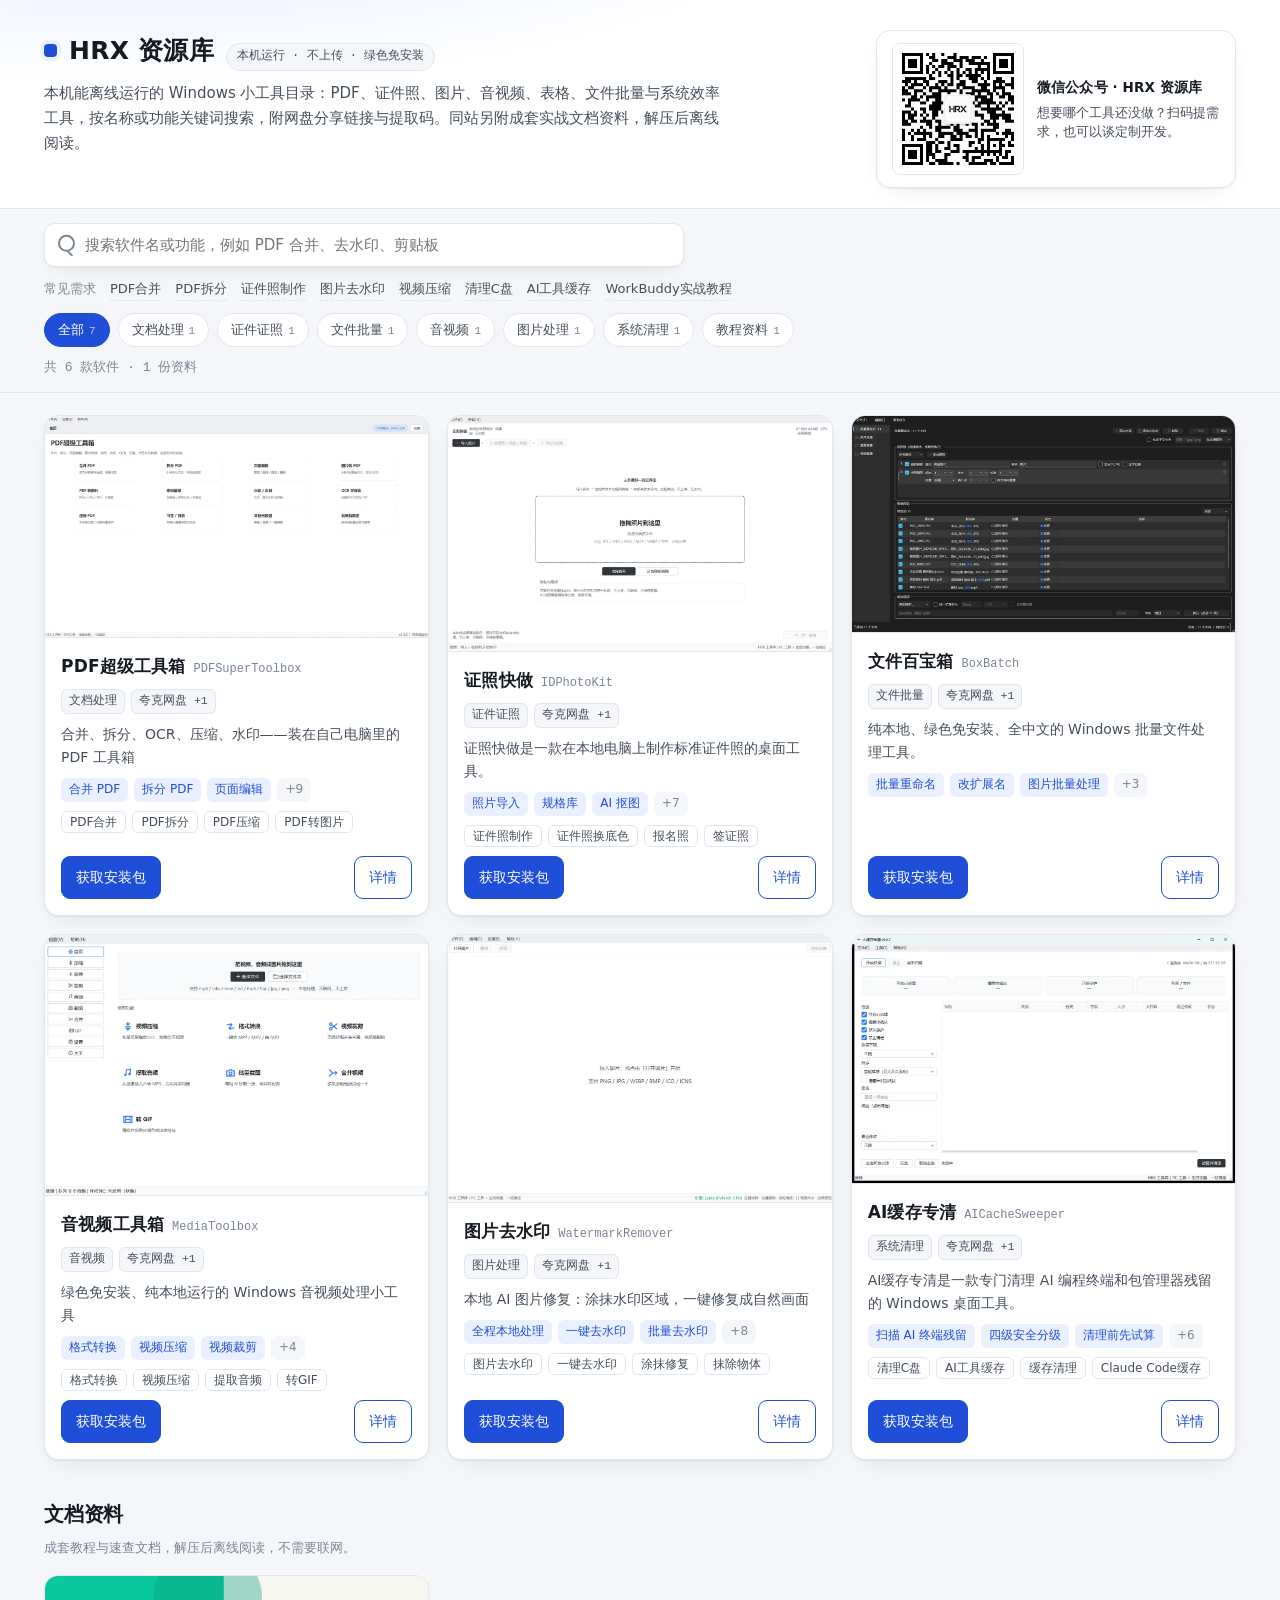
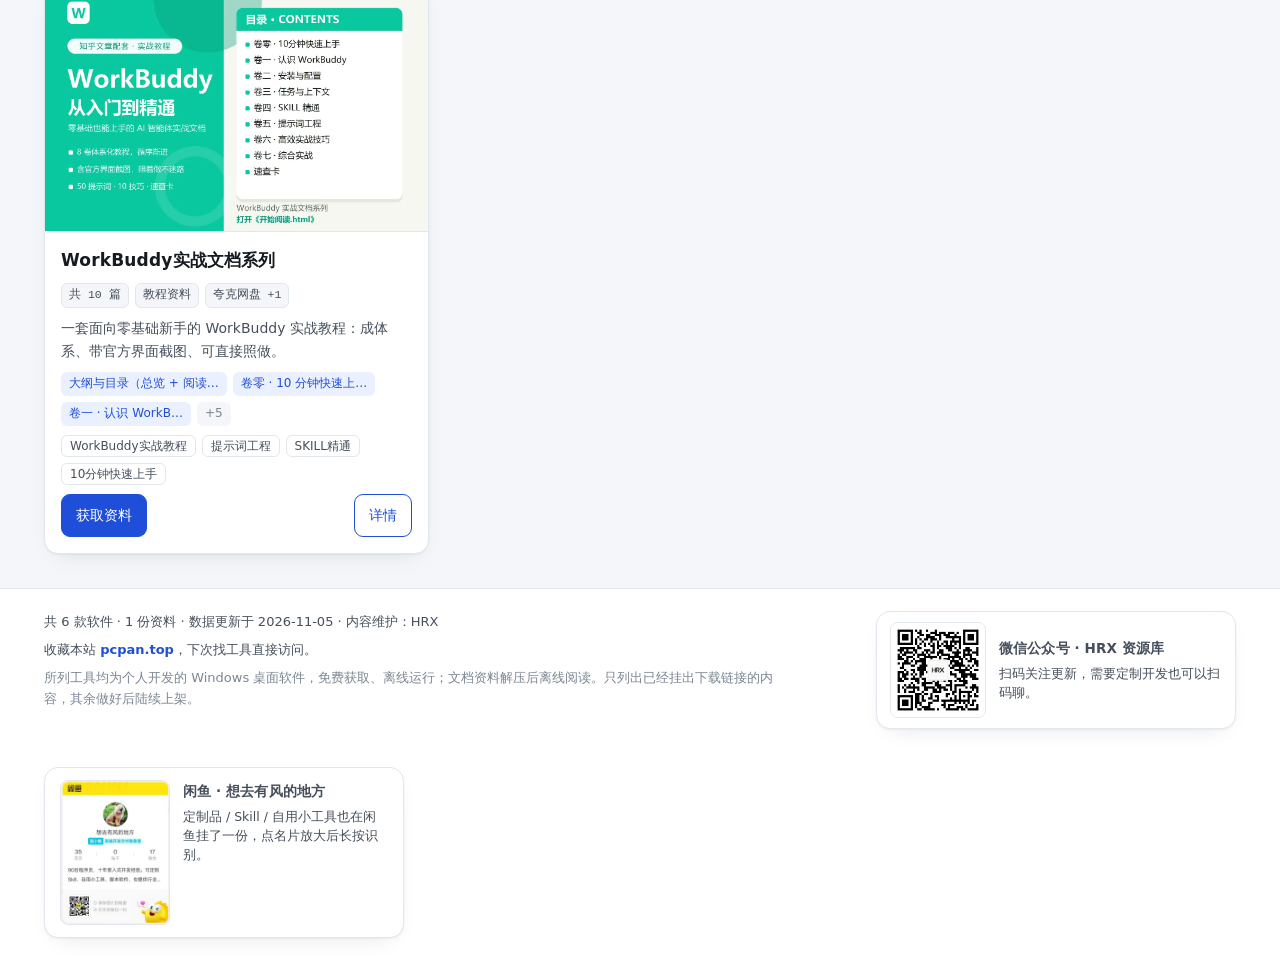
==== commit 08c01065: "Add: 页脚新增闲鱼号推广名片，点击放大查看 闲鱼是第二条转化渠道，公众号卡所在的位置就是它的位置： 首页复用截图 lightbox 放大，详情页新开窗口看大图； 素材走 copy_brand_as" ====
--- a/web/index.html
+++ b/web/index.html
@@ -298,6 +298,15 @@
       <span>扫码关注更新，需要定制开发也可以扫码聊。</span>
     </figcaption>
   </figure>
+  <figure class="contact contact-xianyu">
+    <button class="xy-thumb" type="button" id="xy-open" aria-label="放大查看闲鱼号推广名片">
+      <img src="images/xianyu-qr.jpg" alt="HRX 闲鱼号推广名片，保存图片到相册后打开闲鱼扫一扫" width="480" height="632" loading="lazy">
+    </button>
+    <figcaption>
+      <b>闲鱼 · 想去有风的地方</b>
+      <span>定制品 / Skill / 自用小工具也在闲鱼挂了一份，点名片放大后长按识别。</span>
+    </figcaption>
+  </figure>
 </footer>
 
 <div class="toast" id="page-toast" role="status" aria-live="polite" aria-atomic="true"></div>
--- a/web/style.css
+++ b/web/style.css
@@ -291,6 +291,18 @@
 .foot .bookmark a:hover { text-decoration: underline; }
 .contact-foot { padding: 10px 13px; }
 .contact-foot .qr { width: 96px; height: 96px; }
+
+/* 闲鱼推广名片：竖版图，缩略进页脚，点击放大（首页复用 lightbox，详情页直接开大图） */
+.contact-xianyu { align-items: flex-start; }
+.xy-thumb {
+  flex: none; display: block; padding: 0; margin: 0; cursor: zoom-in;
+  border: 1px solid var(--line); border-radius: 8px; background: #fff; overflow: hidden;
+}
+.xy-thumb img { width: 108px; height: auto; display: block; }
+.xy-thumb:hover { border-color: var(--brand); }
+.xy-thumb:focus-visible { outline: 2px solid var(--brand); outline-offset: 1px; }
+.contact-xianyu b { font-size: 13.5px; letter-spacing: .01em; }
+.contact-xianyu span { font-size: 12.5px; line-height: 1.55; color: var(--ink-2); }
 
 /* 详情页：一条资源一页，正文是主角，所以单栏、限宽、不吸顶 */
 .subpage .masthead-compact { padding-bottom: 16px; }
@@ -376,6 +388,7 @@
   .contact .qr { width: 96px; height: 96px; }
   .masthead .scan-hint { display: block; }
   .contact-inline { margin-top: 20px; max-width: none; }
+  .contact-xianyu { margin-top: 14px; }
 }
 @media (max-width: 620px) {
   .wordmark { font-size: 21px; }
@@ -384,6 +397,7 @@
   .btn-copy { margin-left: 0; }
   .contact { gap: 11px; padding: 10px 12px; }
   .contact .qr, .contact-foot .qr { width: 72px; height: 72px; }
+  .xy-thumb img { width: 84px; }
   .contact b { font-size: 13px; }
   .contact span { font-size: 12px; }
   .sheet-head { padding: 14px 16px 12px; }
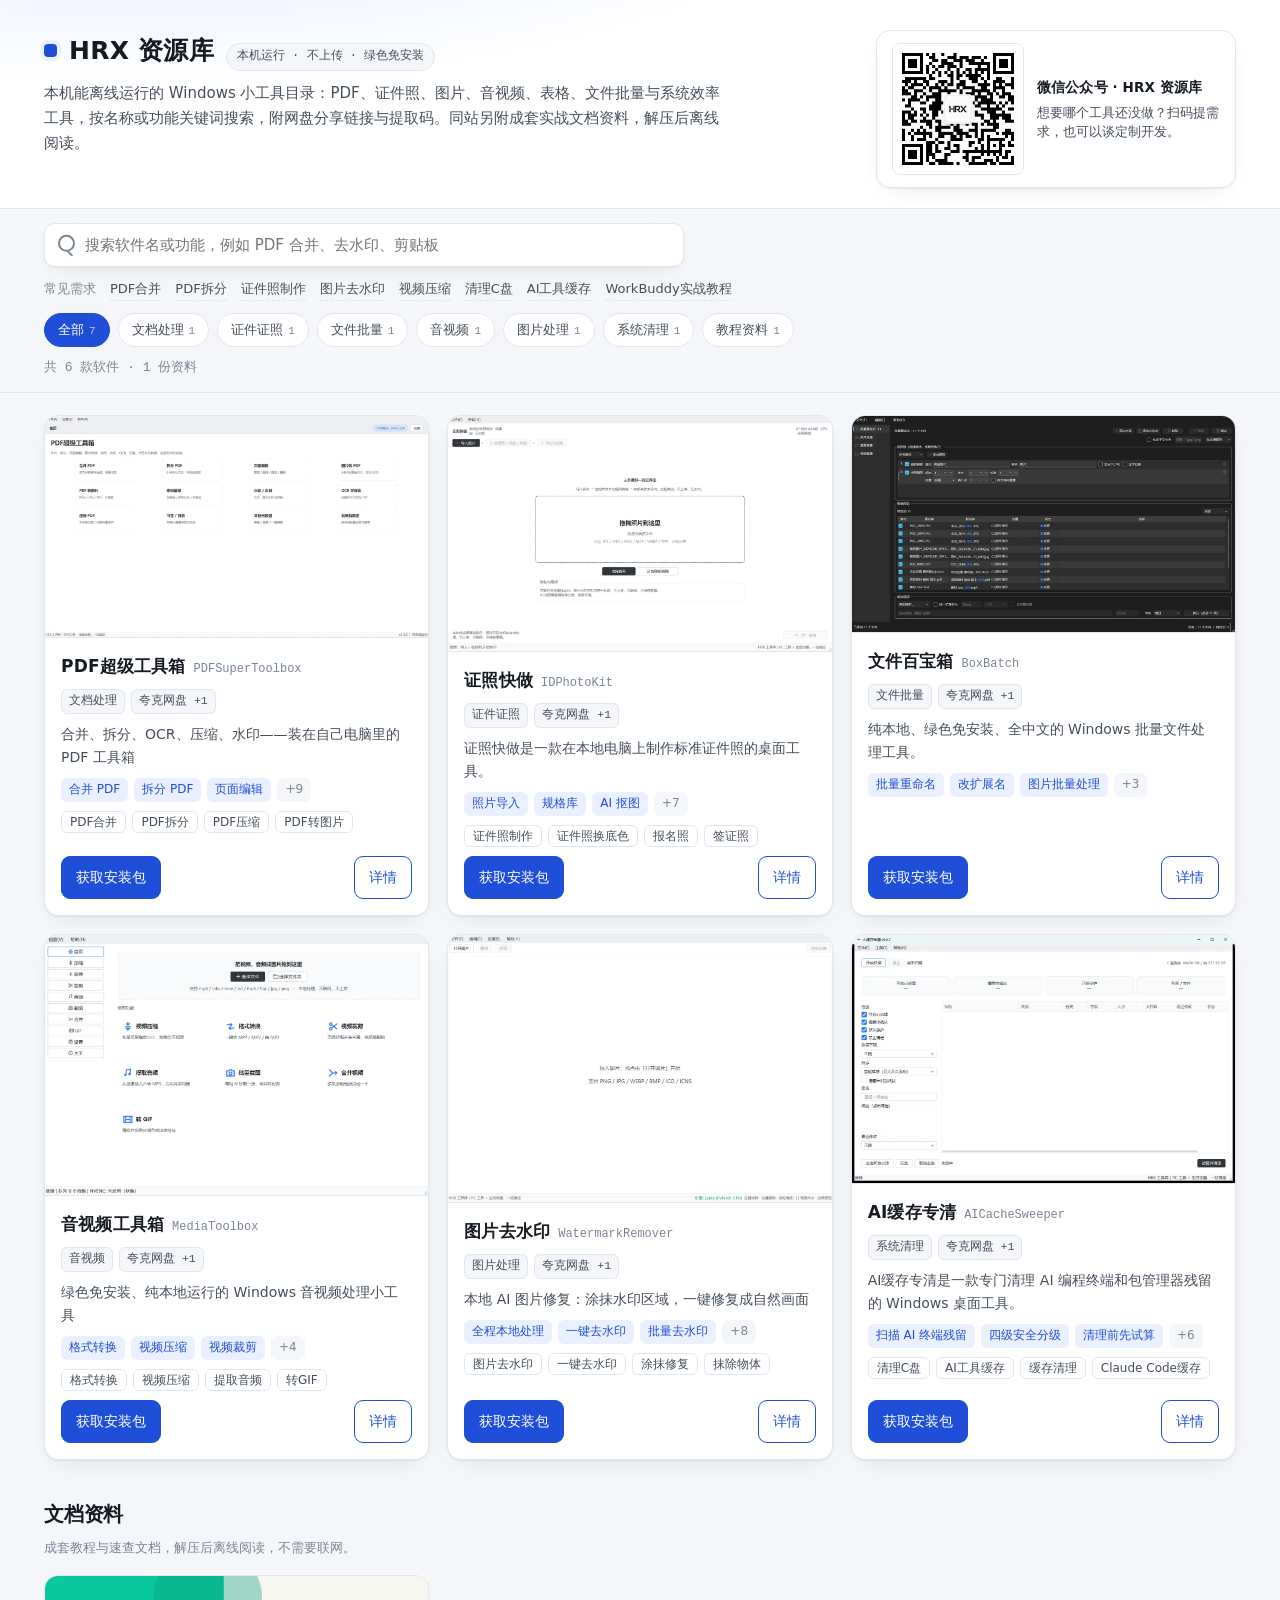
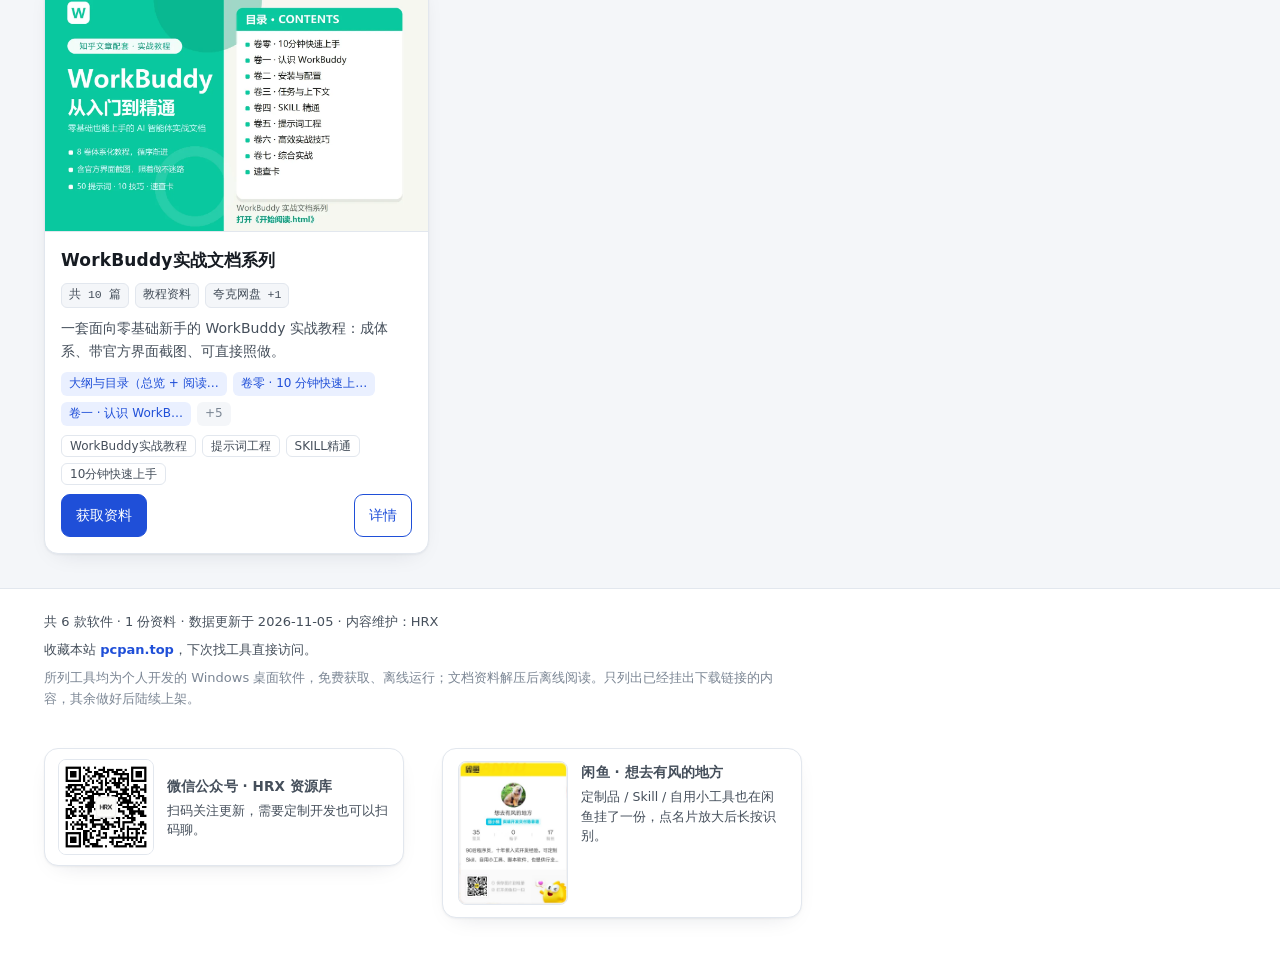
==== commit 932666f2: "Style: 页脚公众号与闲鱼卡并排一行 两张推广卡语义同级、高度相近，横排比上下堆叠更紧凑； 包一层 .foot-cards flex 容器，窄屏仍自然换行堆叠。" ====
--- a/web/index.html
+++ b/web/index.html
@@ -291,22 +291,24 @@
     <p class="bookmark">收藏本站 <a href="https://pcpan.top/">pcpan.top</a>，下次找工具直接访问。</p>
     <p class="fine">所列工具均为个人开发的 Windows 桌面软件，免费获取、离线运行；文档资料解压后离线阅读。只列出已经挂出下载链接的内容，其余做好后陆续上架。</p>
   </div>
-  <figure class="contact contact-foot">
-    <img class="qr" src="images/wechat-qr.png" alt="HRX 微信公众号二维码" width="258" height="258" loading="lazy">
-    <figcaption>
-      <b>微信公众号 · HRX 资源库</b>
-      <span>扫码关注更新，需要定制开发也可以扫码聊。</span>
-    </figcaption>
-  </figure>
-  <figure class="contact contact-xianyu">
-    <button class="xy-thumb" type="button" id="xy-open" aria-label="放大查看闲鱼号推广名片">
-      <img src="images/xianyu-qr.jpg" alt="HRX 闲鱼号推广名片，保存图片到相册后打开闲鱼扫一扫" width="480" height="632" loading="lazy">
-    </button>
-    <figcaption>
-      <b>闲鱼 · 想去有风的地方</b>
-      <span>定制品 / Skill / 自用小工具也在闲鱼挂了一份，点名片放大后长按识别。</span>
-    </figcaption>
-  </figure>
+  <div class="foot-cards">
+    <figure class="contact contact-foot">
+      <img class="qr" src="images/wechat-qr.png" alt="HRX 微信公众号二维码" width="258" height="258" loading="lazy">
+      <figcaption>
+        <b>微信公众号 · HRX 资源库</b>
+        <span>扫码关注更新，需要定制开发也可以扫码聊。</span>
+      </figcaption>
+    </figure>
+    <figure class="contact contact-xianyu">
+      <button class="xy-thumb" type="button" id="xy-open" aria-label="放大查看闲鱼号推广名片">
+        <img src="images/xianyu-qr.jpg" alt="HRX 闲鱼号推广名片，保存图片到相册后打开闲鱼扫一扫" width="480" height="632" loading="lazy">
+      </button>
+      <figcaption>
+        <b>闲鱼 · 想去有风的地方</b>
+        <span>定制品 / Skill / 自用小工具也在闲鱼挂了一份，点名片放大后长按识别。</span>
+      </figcaption>
+    </figure>
+  </div>
 </footer>
 
 <div class="toast" id="page-toast" role="status" aria-live="polite" aria-atomic="true"></div>
--- a/web/style.css
+++ b/web/style.css
@@ -291,6 +291,11 @@
 .foot .bookmark a:hover { text-decoration: underline; }
 .contact-foot { padding: 10px 13px; }
 .contact-foot .qr { width: 96px; height: 96px; }
+
+/* 页脚两张推广卡横排：公众号在左、闲鱼在右，窄屏再换行堆叠 */
+.foot-cards {
+  display: flex; align-items: flex-start; gap: clamp(16px, 3vw, 40px); flex-wrap: wrap;
+}
 
 /* 闲鱼推广名片：竖版图，缩略进页脚，点击放大（首页复用 lightbox，详情页直接开大图） */
 .contact-xianyu { align-items: flex-start; }
@@ -388,7 +393,7 @@
   .contact .qr { width: 96px; height: 96px; }
   .masthead .scan-hint { display: block; }
   .contact-inline { margin-top: 20px; max-width: none; }
-  .contact-xianyu { margin-top: 14px; }
+  .contact-xianyu { margin-top: 0; }
 }
 @media (max-width: 620px) {
   .wordmark { font-size: 21px; }
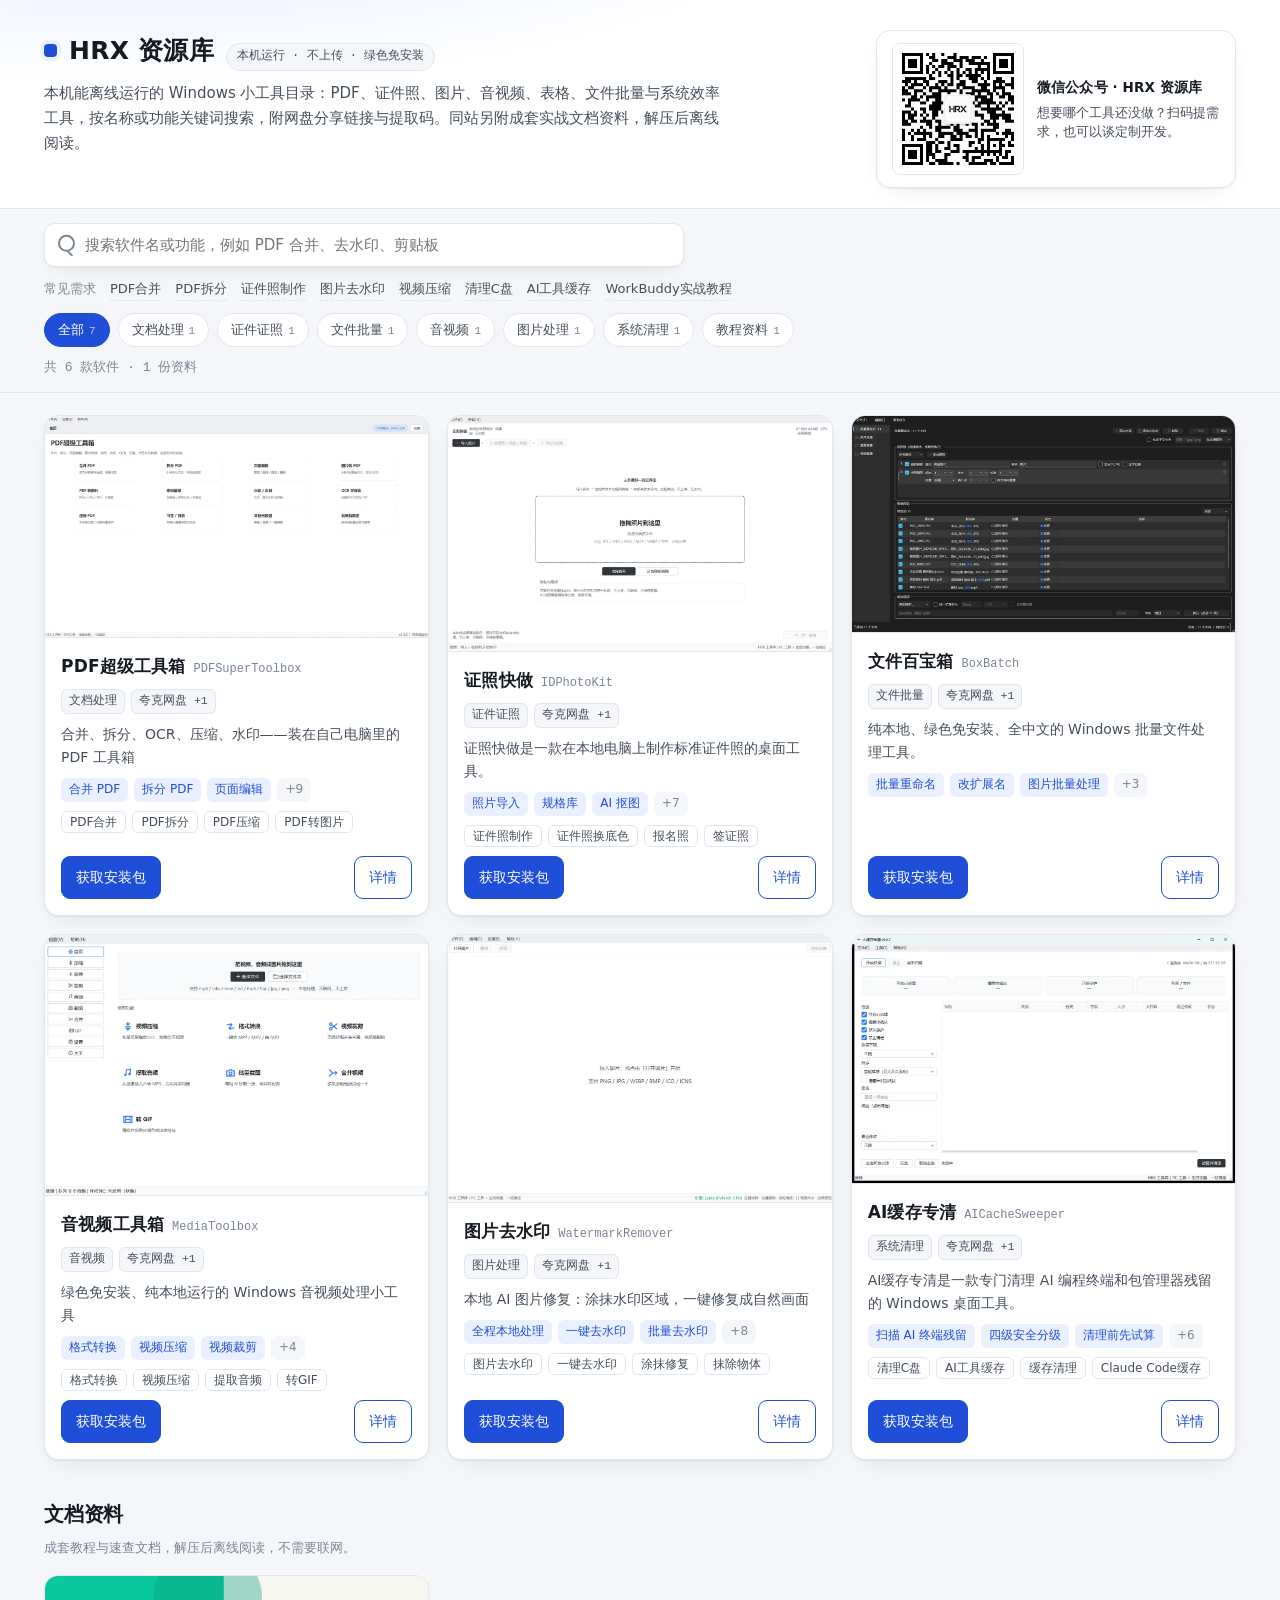
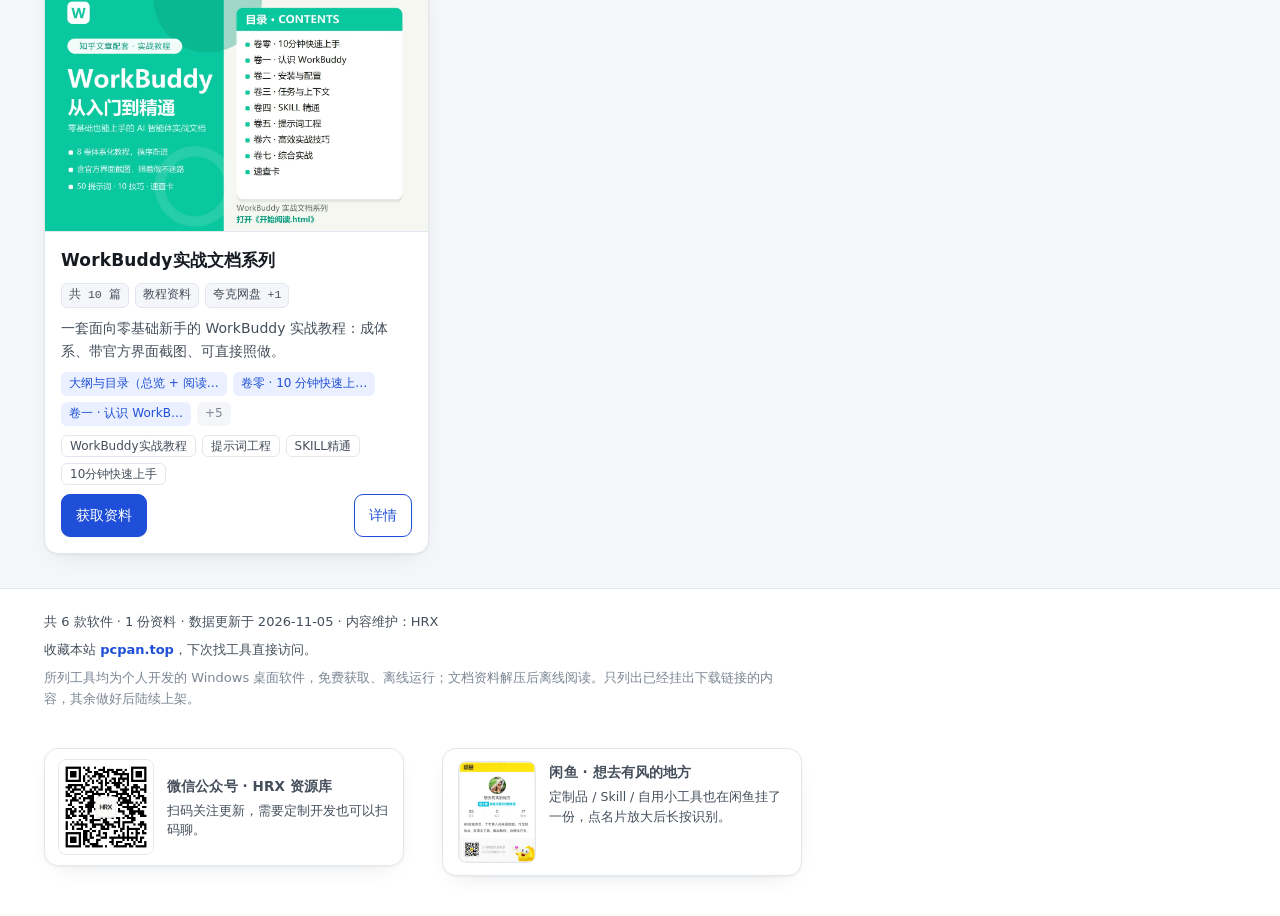
==== commit f319ec0f: "Fix: CSS/JS 引用加内容指纹，防旧缓存配新 HTML style.css 缓存 1h 而 index.html 只缓存 5min，改版后访客会 先看到旧样式配新结构的错版（闲鱼卡炸开实拍）。" ====
--- a/web/index.html
+++ b/web/index.html
@@ -22,7 +22,7 @@
 <script type="application/ld+json">{"@context":"https://schema.org","@graph":[{"@type":"WebSite","@id":"https://pcpan.top/#website","url":"https://pcpan.top/","name":"HRX 资源库","description":"本机能离线运行的 Windows 小工具目录：PDF、证件照、图片、音视频、表格、文件批量与系统效率工具，按名称或功能关键词搜索，附网盘分享链接与提取码。同站另附成套实战文档资料，解压后离线阅读。","inLanguage":"zh-CN","publisher":{"@type":"Person","@id":"https://pcpan.top/#author","name":"HRX"}},{"@type":"ItemList","name":"HRX 资源库 - Windows 离线小工具与实战资料（免安装·不上传）","numberOfItems":7,"itemListElement":[{"@type":"ListItem","position":1,"item":{"@type":"SoftwareApplication","name":"PDF超级工具箱","alternateName":"PDFSuperToolbox","description":"合并、拆分、OCR、压缩、水印——装在自己电脑里的 PDF 工具箱","featureList":["合并 PDF：多个 PDF 按顺序合成一个文件，书签可保留","拆分 PDF：6 种拆分方式，还能拆完自动加密","页面编辑：提取、删除、旋转、重排页面，缩略图勾选即用","图片转 PDF：JPG/PNG 等图片合成 PDF，可选 OCR 文字层","PDF 转图片：整本渲染为 PNG/JPG/TIFF，或提取文档内嵌原图","密码管理：加打开密码、移除自有文档口令、设置权限位","批量加解密：整个文件夹一次加密或解密，自动汇总结果","水印 / 页码：文字、图片水印与多种页码格式","压缩 PDF：文字版无损瘦身，扫描件分档重采样","书签 / 目录：可视化增删改书签，支持逻辑页码","文档元数据：查看、编辑、一键清理（含隐藏信息）","OCR 可搜索：扫描件变可搜索 PDF，原图像素不变，可导出 TXT"],"offers":{"@type":"Offer","price":"0","priceCurrency":"CNY"},"url":"https://pcpan.top/soft/pdf-super-toolbox","operatingSystem":"Windows 10 / Windows 11 64 位","applicationCategory":"UtilitiesApplication","dateModified":"2026-11-15","downloadUrl":"https://pan.quark.cn/s/5da6630ec89c","image":"https://pcpan.top/images/000pdf-full.webp"}},{"@type":"ListItem","position":2,"item":{"@type":"SoftwareApplication","name":"证照快做","alternateName":"IDPhotoKit","description":"证照快做是一款在本地电脑上制作标准证件照的桌面工具。","featureList":["照片导入：选择文件、拖拽、剪贴板粘贴三种方式，支持 JPG/PNG/BMP/WEBP/TIFF，自动记忆最近打开","规格库：内置 25 项常用规格，覆盖一寸/二寸/身份证/护照与考试报名、签证规格，支持自定义规格","AI 抠图：本地人像分割，自动保留头发和肩部边缘；配合擦除/恢复画笔手动精修","背景换色：红/白/蓝/浅蓝/灰一键切换，支持自定义颜色、白蓝渐变、柔和投影、透明底","智能构图：按规格自动对齐人脸位置，提供头顶留白、眼平、下巴辅助线","美颜调整：磨皮、美白、亮度、对比度四项微调，一键应用自然档","按需导出：指定 DPI 和像素、目标体积自动压缩、自定义命名规则、导出前预估体积","质量自检：对清晰度、曝光、人脸占比给出参考提示","拼版打印：5 寸/6 寸/大 6 寸相纸与 A4/A5/A6 自动排版并标注裁切线，导出 JPG 或 PDF","偏好设置：默认导出目录、DPI、背景色可自定义并记住"],"offers":{"@type":"Offer","price":"0","priceCurrency":"CNY"},"url":"https://pcpan.top/soft/id-photo-kit","operatingSystem":"Windows 10 / Windows 11 64 位","applicationCategory":"UtilitiesApplication","dateModified":"2026-11-15","downloadUrl":"https://pan.quark.cn/s/e845c890b95f","image":"https://pcpan.top/images/001-full.webp"}},{"@type":"ListItem","position":3,"item":{"@type":"SoftwareApplication","name":"文件百宝箱","alternateName":"BoxBatch","description":"纯本地、绿色免安装、全中文的 Windows 批量文件处理工具。","featureList":["批量重命名","改扩展名","图片批量处理","文件名清单导出","重复文件查重","文件夹智能整理"],"offers":{"@type":"Offer","price":"0","priceCurrency":"CNY"},"url":"https://pcpan.top/soft/box-batch","operatingSystem":"Windows 10 / Windows 11 64 位","applicationCategory":"UtilitiesApplication","dateModified":"2026-11-15","downloadUrl":"https://pan.quark.cn/s/bbea23517dea","image":"https://pcpan.top/images/002-full.webp"}},{"@type":"ListItem","position":4,"item":{"@type":"SoftwareApplication","name":"音视频工具箱","alternateName":"MediaToolbox","description":"绿色免安装、纯本地运行的 Windows 音视频处理小工具","featureList":["格式转换","视频压缩","视频裁剪","提取音频","批量截图","视频合并","转 GIF"],"offers":{"@type":"Offer","price":"0","priceCurrency":"CNY"},"url":"https://pcpan.top/soft/media-toolbox","operatingSystem":"Windows 10 / Windows 11 64 位","applicationCategory":"UtilitiesApplication","dateModified":"2026-11-16","downloadUrl":"https://pan.quark.cn/s/d1d15c743c6d","image":"https://pcpan.top/images/003-full.webp"}},{"@type":"ListItem","position":5,"item":{"@type":"SoftwareApplication","name":"图片去水印","alternateName":"WatermarkRemover","description":"本地 AI 图片修复：涂抹水印区域，一键修复成自然画面","featureList":["全程本地处理：AI 修复模型就在你的电脑上，图片不上传，断网也能用；状态栏会显示当前用的计算引擎","一键去水印：涂抹水印区域，AI 自动修复成自然画面","批量去水印：整批图片位置相同的水印，涂一次蒙版全部套用；也支持逐张涂抹","快速预览：正式处理前先看修复效果，不满意可以继续调整","灵活涂抹：左键涂抹、右键擦除，笔刷大小和边缘柔和度都可调","画布缩放平移：滚轮缩放、中键拖动，小水印也能涂得精准","撤销与重做：涂错了随时回退，也可一键清空全部涂抹","多种格式：支持打开 png / jpg / webp / bmp / ico / icns，保存为 png / jpg / webp / bmp","自动命名：保存时自动加时间戳，不会覆盖你的原图","个性化：12 个快捷键全部可以自定义","自动选设备：有 NVIDIA 显卡时走显卡，没有则用 CPU，功能一样完整"],"offers":{"@type":"Offer","price":"0","priceCurrency":"CNY"},"url":"https://pcpan.top/soft/watermark-remover","operatingSystem":"Windows 10 / Windows 11 64 位","applicationCategory":"UtilitiesApplication","dateModified":"2026-11-15","downloadUrl":"https://pan.quark.cn/s/3d0079b3f361","image":"https://pcpan.top/images/006-full.webp"}},{"@type":"ListItem","position":6,"item":{"@type":"SoftwareApplication","name":"AI缓存专清","alternateName":"AICacheSweeper","description":"AI缓存专清是一款专门清理 AI 编程终端和包管理器残留的 Windows 桌面工具。","featureList":["扫描 AI 终端残留：自动找出用户目录和 AppData 里的 AI 工具缓存","四级安全分级：S（可放心清理）、A（需要确认）、B（默认保护）、C（禁止清理），凭据和程序本体永远不能删","清理前先试算：列出本次要删多少项、大概能回收多少、哪些会先归档","直接删除并明确提示：删除不经过系统回收站，每次都会弹出三条固定警示","归档与还原：会话历史和配置在删除前会先复制到归档区","清理记录：每次清理都留下一条记录，写清估算回收、实际释放","瘦身建议：只读提示哪些终端很久没用、哪个文件特别大、哪些缓存占用高。","SKILL/AGENT 盘点：把技能、命令、插件、规范文件列清楚，只看不动。","设置与报告：可调整归档保留天数、扫描线程数等；清理后可导出 JSON/CSV 报告。"],"offers":{"@type":"Offer","price":"0","priceCurrency":"CNY"},"url":"https://pcpan.top/soft/ai-cache-sweeper","operatingSystem":"Windows 10 / Windows 11 64 位","applicationCategory":"UtilitiesApplication","dateModified":"2026-11-15","downloadUrl":"https://pan.quark.cn/s/51546c445e77","image":"https://pcpan.top/images/009ai-full.webp"}},{"@type":"ListItem","position":7,"item":{"@type":"CreativeWork","name":"WorkBuddy实战文档系列","alternateName":"","description":"一套面向零基础新手的 WorkBuddy 实战教程：成体系、带官方界面截图、可直接照做。","featureList":["大纲与目录（总览 + 阅读路径）","卷零 · 10 分钟快速上手（新手一站式入口）","卷一 · 认识 WorkBuddy（五大核心概念）","卷二 · 安装与环境配置（权限模式 / 安全边界）","卷三 · 任务与上下文（下指令 / 记忆 / 文件边界）","卷四 · SKILL 精通（技能原理 / 安装 / 自定义）","卷五 · 提示词工程（50 条可抄用模板）","卷六 · 高效实战技巧（10 个小技巧 + 自动化）"],"offers":{"@type":"Offer","price":"0","priceCurrency":"CNY"},"url":"https://pcpan.top/doc/w000","inLanguage":"zh-CN","numberOfItems":10,"dateModified":"2026-11-15","downloadUrl":"https://pan.quark.cn/s/be726abf2308","image":"https://pcpan.top/images/w000workbuddy-full.webp"}}]}]}</script>
 <link rel="icon" href="favicon.svg" type="image/svg+xml">
 <link rel="alternate" type="text/plain" href="llms.txt">
-<link rel="stylesheet" href="style.css">
+<link rel="stylesheet" href="style.css?v=9c21f979">
 <script>
 var _hmt = _hmt || [];
 (function() {
@@ -314,6 +314,6 @@
 <div class="toast" id="page-toast" role="status" aria-live="polite" aria-atomic="true"></div>
 
 <script type="application/json" id="shares-data">[{"slug":"000_PDF超级工具箱","name":"PDF超级工具箱","name_en":"PDFSuperToolbox","exe_name":"PDFSuperToolbox","status":"live","category":"文档处理","summary":"合并、拆分、OCR、压缩、水印——装在自己电脑里的 PDF 工具箱","description":"PDF超级工具箱是一款装在你自己电脑里的 PDF 处理工具：合并、拆分、页面编辑、图片互转、加密、水印、OCR、压缩、书签与元数据，12 个常用功能一个不缺，全部在本机完成。文件不上传、不联网，处理合同、报表、扫描件这类敏感文档更放心。","features":["合并 PDF：多个 PDF 按顺序合成一个文件，书签可保留","拆分 PDF：6 种拆分方式，还能拆完自动加密","页面编辑：提取、删除、旋转、重排页面，缩略图勾选即用","图片转 PDF：JPG/PNG 等图片合成 PDF，可选 OCR 文字层","PDF 转图片：整本渲染为 PNG/JPG/TIFF，或提取文档内嵌原图","密码管理：加打开密码、移除自有文档口令、设置权限位","批量加解密：整个文件夹一次加密或解密，自动汇总结果","水印 / 页码：文字、图片水印与多种页码格式","压缩 PDF：文字版无损瘦身，扫描件分档重采样","书签 / 目录：可视化增删改书签，支持逻辑页码","文档元数据：查看、编辑、一键清理（含隐藏信息）","OCR 可搜索：扫描件变可搜索 PDF，原图像素不变，可导出 TXT"],"keywords":["拆分","页面编辑","图片互转","加密","水印","OCR","压缩","书签与元数据","不联网","处理合同","报表","书签可保留"],"aliases":["PDF工具","pdf合并","pdf拆分","000"],"tags":["PDF合并","PDF拆分","PDF压缩","PDF转图片"],"chapters":"","id":"000_PDF超级工具箱","tid":"pdf-super-toolbox","kind":"software","cover":"images/000pdf-cover.webp","cover_full":"images/000pdf-full.webp","links":[{"platform":"夸克网盘","url":"https://pan.quark.cn/s/5da6630ec89c","code":"","note":""},{"platform":"UC网盘","url":"https://drive.uc.cn/s/4316096f0e924?public=1","code":"","note":""}],"updated":"2026-11-15"},{"slug":"001_证件照制作工具","name":"证照快做","name_en":"IDPhotoKit","exe_name":"证照快做","status":"live","category":"证件证照","summary":"证照快做是一款在本地电脑上制作标准证件照的桌面工具。","description":"证照快做是一款在本地电脑上制作标准证件照的桌面工具。导入一张生活照，选好规格，软件自动完成抠图、换底和构图，按报名要求导出成品，还能自动拼版直接送印。 软件全程离线运行：照片只在你电脑的内存里处理，不上传、不联网、不保存原图；AI 抠图模型随软件包内置，没有网络也能用。全程无水印、无广告。","features":["照片导入：选择文件、拖拽、剪贴板粘贴三种方式，支持 JPG/PNG/BMP/WEBP/TIFF，自动记忆最近打开","规格库：内置 25 项常用规格，覆盖一寸/二寸/身份证/护照与考试报名、签证规格，支持自定义规格","AI 抠图：本地人像分割，自动保留头发和肩部边缘；配合擦除/恢复画笔手动精修","背景换色：红/白/蓝/浅蓝/灰一键切换，支持自定义颜色、白蓝渐变、柔和投影、透明底","智能构图：按规格自动对齐人脸位置，提供头顶留白、眼平、下巴辅助线","美颜调整：磨皮、美白、亮度、对比度四项微调，一键应用自然档","按需导出：指定 DPI 和像素、目标体积自动压缩、自定义命名规则、导出前预估体积","质量自检：对清晰度、曝光、人脸占比给出参考提示","拼版打印：5 寸/6 寸/大 6 寸相纸与 A4/A5/A6 自动排版并标注裁切线，导出 JPG 或 PDF","偏好设置：默认导出目录、DPI、背景色可自定义并记住"],"keywords":["选好规格","软件自动完成抠图","换底和构图","按报名要求导出成品","不上传","不联网","不保存原图","无广告","JPG","PNG","BMP","WEBP"],"aliases":["证件照","报名照","签证照","回执","idphotokit","001"],"tags":["证件照制作","证件照换底色","报名照","签证照"],"chapters":"","id":"001_证件照制作工具","tid":"id-photo-kit","kind":"software","cover":"images/001-cover.webp","cover_full":"images/001-full.webp","links":[{"platform":"夸克网盘","url":"https://pan.quark.cn/s/e845c890b95f","code":"","note":""},{"platform":"UC网盘","url":"https://drive.uc.cn/s/e1acf58f27344?public=1","code":"","note":""}],"updated":"2026-11-15"},{"slug":"002_文件百宝箱","name":"文件百宝箱","name_en":"BoxBatch","exe_name":"文件百宝箱.exe","status":"live","category":"文件批量","summary":"纯本地、绿色免安装、全中文的 Windows 批量文件处理工具。","description":"文件百宝箱是一款在你自己电脑上完成批量文件处理的 Windows 工具，四个页面各管一类活：批量重命名、图片批量处理、重复文件查重、文件夹智能整理。它在执行前先给出一张影响预览表，逐行列出原名、新名字和状态，执行按钮上的数字只算真的会写盘的条目；删除一律进系统回收站，批量操作可撤销，全程不联网、不上传。","features":["批量重命名","改扩展名","图片批量处理","文件名清单导出","重复文件查重","文件夹智能整理"],"keywords":["纯本地","绿色免安装","所有批量操作可撤销","图片默认输出到新目录","全程不联网","不上传","批量重命名","改扩展名","图片批量处理","文件名清单导出","重复文件查重","文件夹智能整理"],"aliases":["批量重命名","去重","整理文件夹","002"],"tags":[],"chapters":"","id":"002_文件百宝箱","tid":"box-batch","kind":"software","cover":"images/002-cover.webp","cover_full":"images/002-full.webp","links":[{"platform":"夸克网盘","url":"https://pan.quark.cn/s/bbea23517dea","code":"","note":""},{"platform":"UC网盘","url":"https://drive.uc.cn/s/17a0d1d73b384?public=1","code":"","note":""}],"updated":"2026-11-15"},{"slug":"003_音视频工具箱","name":"音视频工具箱","name_en":"MediaToolbox","exe_name":"音视频工具箱.exe","status":"live","category":"音视频","summary":"绿色免安装、纯本地运行的 Windows 音视频处理小工具","description":"绿色免安装、纯本地运行的 Windows 音视频处理小工具：格式转换、视频压缩、视频裁剪、提取音频、批量截图、合并、转 GIF 七类高频操作封装成一键预设，自动调用显卡硬件加速。解压即用，可放 U 盘；不联网、不上传、无广告、无捆绑。","features":["格式转换","视频压缩","视频裁剪","提取音频","批量截图","视频合并","转 GIF"],"keywords":["格式转换","视频压缩","视频裁剪","提取音频","批量截图","合并","可放 U 盘","不联网","不上传","无广告","无捆绑","mediatoolbox"],"aliases":["视频压缩","格式转换","提取音频","转GIF","003"],"tags":["格式转换","视频压缩","提取音频","转GIF"],"chapters":"","id":"003_音视频工具箱","tid":"media-toolbox","kind":"software","cover":"images/003-cover.webp","cover_full":"images/003-full.webp","links":[{"platform":"夸克网盘","url":"https://pan.quark.cn/s/d1d15c743c6d","code":"","note":""},{"platform":"UC网盘","url":"https://drive.uc.cn/s/d083ae6a243e4?public=1","code":"","note":""}],"updated":"2026-11-16"},{"slug":"006_图片去除水印工具","name":"图片去水印","name_en":"WatermarkRemover","exe_name":"图片去水印","status":"live","category":"图片处理","summary":"本地 AI 图片修复：涂抹水印区域，一键修复成自然画面","description":"图片去水印是一款本地运行的图片修复工具：打开一张带水印的图片，用鼠标把水印涂出来，AI 会自动把涂抹的区域修复成自然的画面，最后另存为新图片。整个过程在你的电脑上完成，图片不会被上传到任何服务器。 典型场景：去掉照片上的文字水印、Logo、日期戳，或抹掉画面里不想要的小物件。","features":["全程本地处理：AI 修复模型就在你的电脑上，图片不上传，断网也能用；状态栏会显示当前用的计算引擎","一键去水印：涂抹水印区域，AI 自动修复成自然画面","批量去水印：整批图片位置相同的水印，涂一次蒙版全部套用；也支持逐张涂抹","快速预览：正式处理前先看修复效果，不满意可以继续调整","灵活涂抹：左键涂抹、右键擦除，笔刷大小和边缘柔和度都可调","画布缩放平移：滚轮缩放、中键拖动，小水印也能涂得精准","撤销与重做：涂错了随时回退，也可一键清空全部涂抹","多种格式：支持打开 png / jpg / webp / bmp / ico / icns，保存为 png / jpg / webp / bmp","自动命名：保存时自动加时间戳，不会覆盖你的原图","个性化：12 个快捷键全部可以自定义","自动选设备：有 NVIDIA 显卡时走显卡，没有则用 CPU，功能一样完整"],"keywords":["用鼠标把水印涂出来","Logo","日期戳","逐张涂抹","每张图各自的蒙版","不满意可以继续调整","右键擦除","中键拖动","小水印也能涂得精准","也可一键清空全部涂抹","打开 png","jpg"],"aliases":["去水印","水印去除","抹除物体","006"],"tags":["图片去水印","一键去水印","涂抹修复","抹除物体"],"chapters":"","id":"006_图片去除水印工具","tid":"watermark-remover","kind":"software","cover":"images/006-cover.webp","cover_full":"images/006-full.webp","links":[{"platform":"夸克网盘","url":"https://pan.quark.cn/s/3d0079b3f361","code":"","note":""},{"platform":"UC网盘","url":"https://drive.uc.cn/s/dd4ebdb5991d4?public=1","code":"","note":""}],"updated":"2026-11-15"},{"slug":"009_AI缓存专清","name":"AI缓存专清","name_en":"AICacheSweeper","exe_name":"AI缓存专清","status":"live","category":"系统清理","summary":"AI缓存专清是一款专门清理 AI 编程终端和包管理器残留的 Windows 桌面工具。","description":"AI缓存专清是一款专门清理 AI 编程终端和包管理器残留的 Windows 桌面工具。它会把 Claude Code、Codex、Cursor、ZCode、Kimi、豆包、Qoder、TRAE 等 AI 工具留下的缓存、日志、会话历史、配置和更新包列成一张清单，按安全等级分类，让你先看清再决定删什么。 它适合经常使用 AI 编程工具、C 盘空间越来越紧张，但又担心“删错文件”的人。软件坚持三条原则：只清理本机、只读文件名/大小/修改时间（不打开文件内容）、不联网。","features":["扫描 AI 终端残留：自动找出用户目录和 AppData 里的 AI 工具缓存","四级安全分级：S（可放心清理）、A（需要确认）、B（默认保护）、C（禁止清理），凭据和程序本体永远不能删","清理前先试算：列出本次要删多少项、大概能回收多少、哪些会先归档","直接删除并明确提示：删除不经过系统回收站，每次都会弹出三条固定警示","归档与还原：会话历史和配置在删除前会先复制到归档区","清理记录：每次清理都留下一条记录，写清估算回收、实际释放","瘦身建议：只读提示哪些终端很久没用、哪个文件特别大、哪些缓存占用高。","SKILL/AGENT 盘点：把技能、命令、插件、规范文件列清楚，只看不动。","设置与报告：可调整归档保留天数、扫描线程数等；清理后可导出 JSON/CSV 报告。"],"keywords":["AI 缓存","AI 编程工具","缓存清理","C盘瘦身","磁盘清理","安全分级","归档还原","Skill 盘点","不联网","Codex","Cursor","ZCode","Kimi","豆包","Qoder","日志","会话历史","按安全等级分类","C 盘空间越来越紧张","只读文件名","大小"],"aliases":["AI缓存清理","AI缓存清道夫","缓存清道夫","缓存清理","清理C盘","AI工具缓存","Claude Code 缓存","AICacheSweeper","009"],"tags":["清理C盘","AI工具缓存","缓存清理","Claude Code缓存"],"chapters":"","id":"009_AI缓存专清","tid":"ai-cache-sweeper","kind":"software","cover":"images/009ai-cover.webp","cover_full":"images/009ai-full.webp","links":[{"platform":"夸克网盘","url":"https://pan.quark.cn/s/51546c445e77","code":"","note":""},{"platform":"UC网盘","url":"https://drive.uc.cn/s/d4ef13b9ee074?public=1","code":"","note":""}],"updated":"2026-11-15"},{"slug":"W000_WorkBuddy实战文档系列","name":"WorkBuddy实战文档系列","name_en":"","exe_name":"","status":"live","category":"教程资料","summary":"一套面向零基础新手的 WorkBuddy 实战教程：成体系、带官方界面截图、可直接照做。","description":"一套面向零基础新手的 WorkBuddy 实战教程：成体系、带官方界面截图、可直接照做。 内容基于 WorkBuddy 官方能力体系做教程化重组，仅供学习参考。","features":["大纲与目录（总览 + 阅读路径）","卷零 · 10 分钟快速上手（新手一站式入口）","卷一 · 认识 WorkBuddy（五大核心概念）","卷二 · 安装与环境配置（权限模式 / 安全边界）","卷三 · 任务与上下文（下指令 / 记忆 / 文件边界）","卷四 · SKILL 精通（技能原理 / 安装 / 自定义）","卷五 · 提示词工程（50 条可抄用模板）","卷六 · 高效实战技巧（10 个小技巧 + 自动化）"],"keywords":["带官方界面截图","仅供学习参考","大纲与目录（总览","阅读路径","安全边界","记忆","文件边界","安装","自定义","自动化","WorkBuddy实战文档系列"],"aliases":[],"tags":["WorkBuddy实战教程","提示词工程","SKILL精通","10分钟快速上手"],"chapters":10,"id":"W000_WorkBuddy实战文档系列","tid":"w000","kind":"docs","cover":"images/w000workbuddy-cover.webp","cover_full":"images/w000workbuddy-full.webp","links":[{"platform":"夸克网盘","url":"https://pan.quark.cn/s/be726abf2308","code":"","note":""},{"platform":"UC网盘","url":"https://drive.uc.cn/s/0b328d557b8f4?public=1","code":"","note":""}],"updated":"2026-11-15"}]</script>
-<script src="app.js"></script>
+<script src="app.js?v=355bc012"></script>
 </body>
 </html>
--- a/web/style.css
+++ b/web/style.css
@@ -303,7 +303,7 @@
   flex: none; display: block; padding: 0; margin: 0; cursor: zoom-in;
   border: 1px solid var(--line); border-radius: 8px; background: #fff; overflow: hidden;
 }
-.xy-thumb img { width: 108px; height: auto; display: block; }
+.xy-thumb img { width: 76px; height: auto; display: block; }
 .xy-thumb:hover { border-color: var(--brand); }
 .xy-thumb:focus-visible { outline: 2px solid var(--brand); outline-offset: 1px; }
 .contact-xianyu b { font-size: 13.5px; letter-spacing: .01em; }
@@ -402,7 +402,7 @@
   .btn-copy { margin-left: 0; }
   .contact { gap: 11px; padding: 10px 12px; }
   .contact .qr, .contact-foot .qr { width: 72px; height: 72px; }
-  .xy-thumb img { width: 84px; }
+  .xy-thumb img { width: 64px; }
   .contact b { font-size: 13px; }
   .contact span { font-size: 12px; }
   .sheet-head { padding: 14px 16px 12px; }
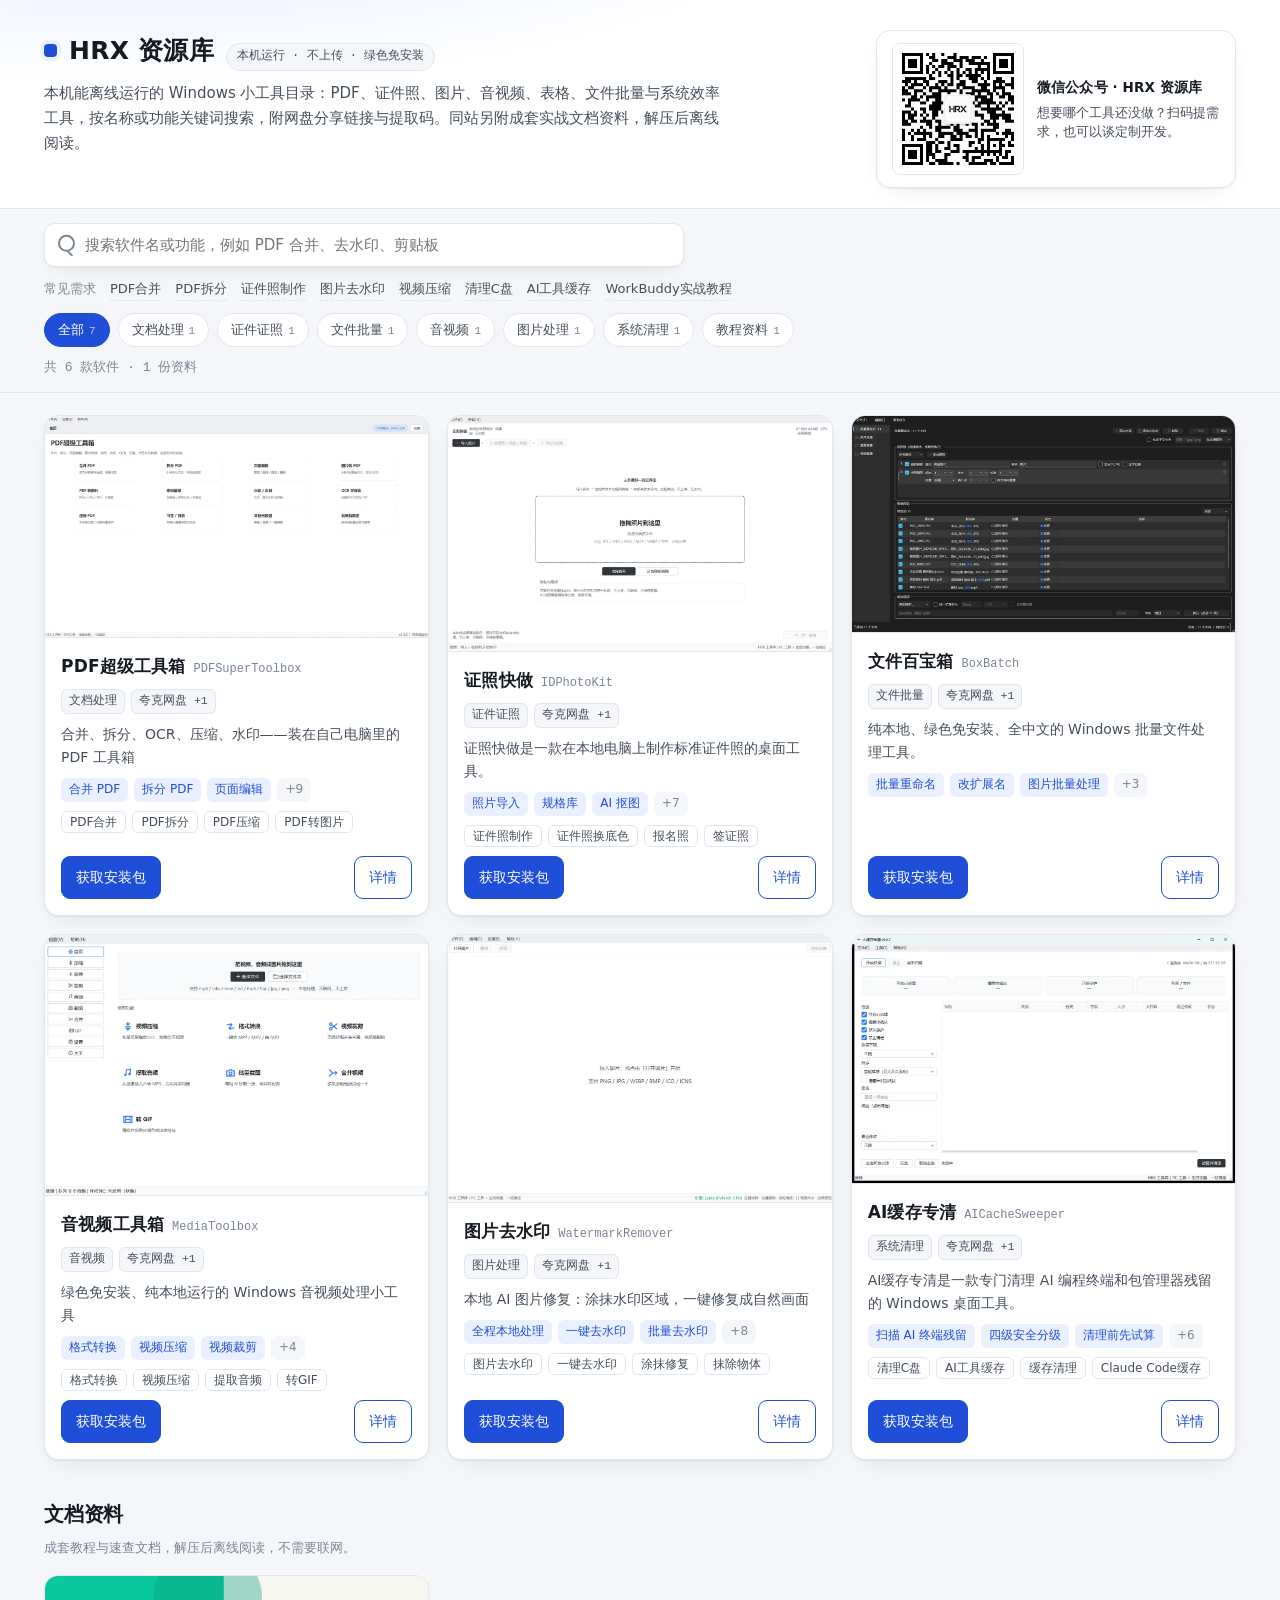
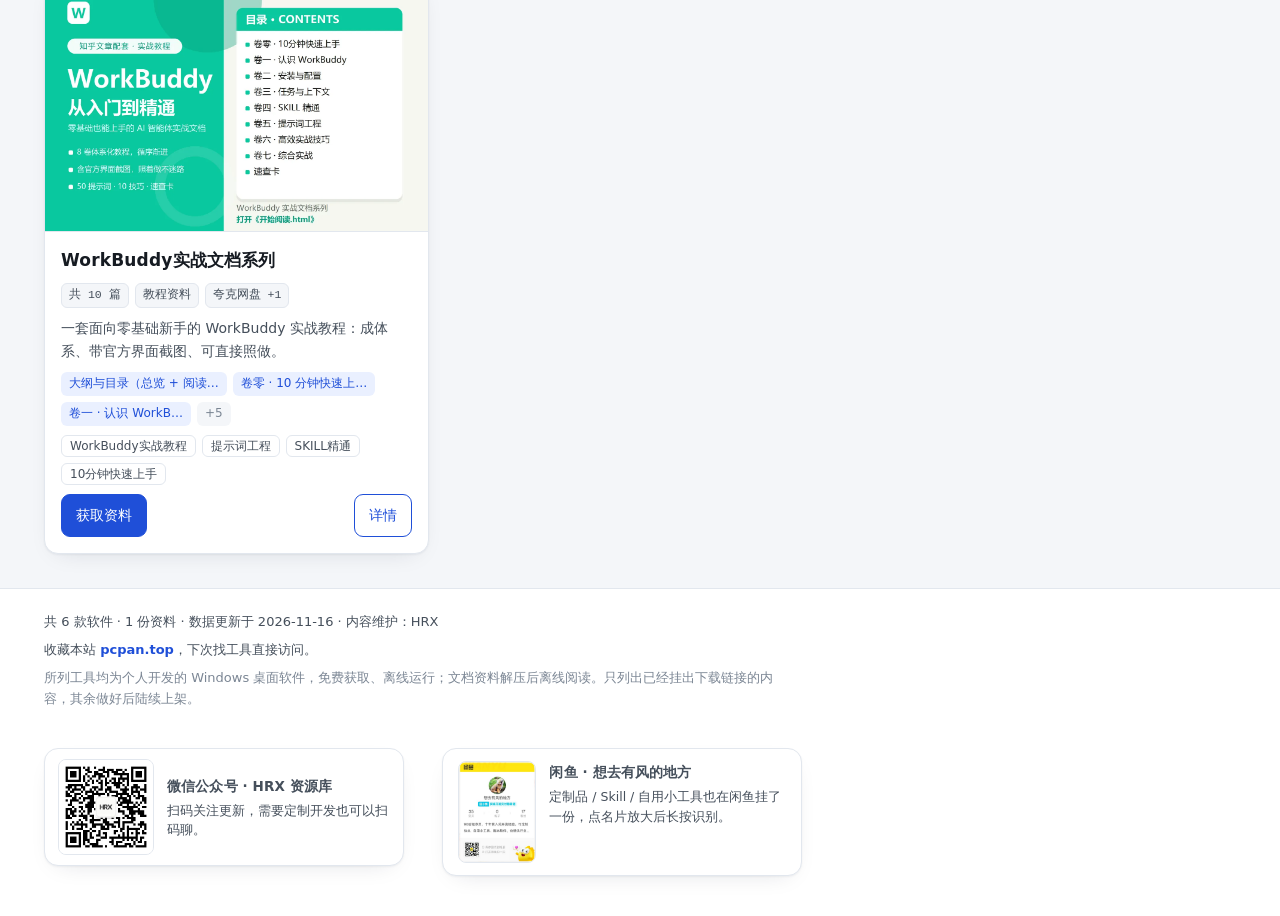
==== commit 32e29950: "Fix: 删掉手填 site.updated，页脚日期回归 git 自动推导 site.yaml 里冻结的 2026-11-05 一直压住自动推导（手填值 优先级更高），页脚两个月没变过。删掉后取各条" ====
--- a/web/index.html
+++ b/web/index.html
@@ -22,7 +22,7 @@
 <script type="application/ld+json">{"@context":"https://schema.org","@graph":[{"@type":"WebSite","@id":"https://pcpan.top/#website","url":"https://pcpan.top/","name":"HRX 资源库","description":"本机能离线运行的 Windows 小工具目录：PDF、证件照、图片、音视频、表格、文件批量与系统效率工具，按名称或功能关键词搜索，附网盘分享链接与提取码。同站另附成套实战文档资料，解压后离线阅读。","inLanguage":"zh-CN","publisher":{"@type":"Person","@id":"https://pcpan.top/#author","name":"HRX"}},{"@type":"ItemList","name":"HRX 资源库 - Windows 离线小工具与实战资料（免安装·不上传）","numberOfItems":7,"itemListElement":[{"@type":"ListItem","position":1,"item":{"@type":"SoftwareApplication","name":"PDF超级工具箱","alternateName":"PDFSuperToolbox","description":"合并、拆分、OCR、压缩、水印——装在自己电脑里的 PDF 工具箱","featureList":["合并 PDF：多个 PDF 按顺序合成一个文件，书签可保留","拆分 PDF：6 种拆分方式，还能拆完自动加密","页面编辑：提取、删除、旋转、重排页面，缩略图勾选即用","图片转 PDF：JPG/PNG 等图片合成 PDF，可选 OCR 文字层","PDF 转图片：整本渲染为 PNG/JPG/TIFF，或提取文档内嵌原图","密码管理：加打开密码、移除自有文档口令、设置权限位","批量加解密：整个文件夹一次加密或解密，自动汇总结果","水印 / 页码：文字、图片水印与多种页码格式","压缩 PDF：文字版无损瘦身，扫描件分档重采样","书签 / 目录：可视化增删改书签，支持逻辑页码","文档元数据：查看、编辑、一键清理（含隐藏信息）","OCR 可搜索：扫描件变可搜索 PDF，原图像素不变，可导出 TXT"],"offers":{"@type":"Offer","price":"0","priceCurrency":"CNY"},"url":"https://pcpan.top/soft/pdf-super-toolbox","operatingSystem":"Windows 10 / Windows 11 64 位","applicationCategory":"UtilitiesApplication","dateModified":"2026-11-15","downloadUrl":"https://pan.quark.cn/s/5da6630ec89c","image":"https://pcpan.top/images/000pdf-full.webp"}},{"@type":"ListItem","position":2,"item":{"@type":"SoftwareApplication","name":"证照快做","alternateName":"IDPhotoKit","description":"证照快做是一款在本地电脑上制作标准证件照的桌面工具。","featureList":["照片导入：选择文件、拖拽、剪贴板粘贴三种方式，支持 JPG/PNG/BMP/WEBP/TIFF，自动记忆最近打开","规格库：内置 25 项常用规格，覆盖一寸/二寸/身份证/护照与考试报名、签证规格，支持自定义规格","AI 抠图：本地人像分割，自动保留头发和肩部边缘；配合擦除/恢复画笔手动精修","背景换色：红/白/蓝/浅蓝/灰一键切换，支持自定义颜色、白蓝渐变、柔和投影、透明底","智能构图：按规格自动对齐人脸位置，提供头顶留白、眼平、下巴辅助线","美颜调整：磨皮、美白、亮度、对比度四项微调，一键应用自然档","按需导出：指定 DPI 和像素、目标体积自动压缩、自定义命名规则、导出前预估体积","质量自检：对清晰度、曝光、人脸占比给出参考提示","拼版打印：5 寸/6 寸/大 6 寸相纸与 A4/A5/A6 自动排版并标注裁切线，导出 JPG 或 PDF","偏好设置：默认导出目录、DPI、背景色可自定义并记住"],"offers":{"@type":"Offer","price":"0","priceCurrency":"CNY"},"url":"https://pcpan.top/soft/id-photo-kit","operatingSystem":"Windows 10 / Windows 11 64 位","applicationCategory":"UtilitiesApplication","dateModified":"2026-11-15","downloadUrl":"https://pan.quark.cn/s/e845c890b95f","image":"https://pcpan.top/images/001-full.webp"}},{"@type":"ListItem","position":3,"item":{"@type":"SoftwareApplication","name":"文件百宝箱","alternateName":"BoxBatch","description":"纯本地、绿色免安装、全中文的 Windows 批量文件处理工具。","featureList":["批量重命名","改扩展名","图片批量处理","文件名清单导出","重复文件查重","文件夹智能整理"],"offers":{"@type":"Offer","price":"0","priceCurrency":"CNY"},"url":"https://pcpan.top/soft/box-batch","operatingSystem":"Windows 10 / Windows 11 64 位","applicationCategory":"UtilitiesApplication","dateModified":"2026-11-15","downloadUrl":"https://pan.quark.cn/s/bbea23517dea","image":"https://pcpan.top/images/002-full.webp"}},{"@type":"ListItem","position":4,"item":{"@type":"SoftwareApplication","name":"音视频工具箱","alternateName":"MediaToolbox","description":"绿色免安装、纯本地运行的 Windows 音视频处理小工具","featureList":["格式转换","视频压缩","视频裁剪","提取音频","批量截图","视频合并","转 GIF"],"offers":{"@type":"Offer","price":"0","priceCurrency":"CNY"},"url":"https://pcpan.top/soft/media-toolbox","operatingSystem":"Windows 10 / Windows 11 64 位","applicationCategory":"UtilitiesApplication","dateModified":"2026-11-16","downloadUrl":"https://pan.quark.cn/s/d1d15c743c6d","image":"https://pcpan.top/images/003-full.webp"}},{"@type":"ListItem","position":5,"item":{"@type":"SoftwareApplication","name":"图片去水印","alternateName":"WatermarkRemover","description":"本地 AI 图片修复：涂抹水印区域，一键修复成自然画面","featureList":["全程本地处理：AI 修复模型就在你的电脑上，图片不上传，断网也能用；状态栏会显示当前用的计算引擎","一键去水印：涂抹水印区域，AI 自动修复成自然画面","批量去水印：整批图片位置相同的水印，涂一次蒙版全部套用；也支持逐张涂抹","快速预览：正式处理前先看修复效果，不满意可以继续调整","灵活涂抹：左键涂抹、右键擦除，笔刷大小和边缘柔和度都可调","画布缩放平移：滚轮缩放、中键拖动，小水印也能涂得精准","撤销与重做：涂错了随时回退，也可一键清空全部涂抹","多种格式：支持打开 png / jpg / webp / bmp / ico / icns，保存为 png / jpg / webp / bmp","自动命名：保存时自动加时间戳，不会覆盖你的原图","个性化：12 个快捷键全部可以自定义","自动选设备：有 NVIDIA 显卡时走显卡，没有则用 CPU，功能一样完整"],"offers":{"@type":"Offer","price":"0","priceCurrency":"CNY"},"url":"https://pcpan.top/soft/watermark-remover","operatingSystem":"Windows 10 / Windows 11 64 位","applicationCategory":"UtilitiesApplication","dateModified":"2026-11-15","downloadUrl":"https://pan.quark.cn/s/3d0079b3f361","image":"https://pcpan.top/images/006-full.webp"}},{"@type":"ListItem","position":6,"item":{"@type":"SoftwareApplication","name":"AI缓存专清","alternateName":"AICacheSweeper","description":"AI缓存专清是一款专门清理 AI 编程终端和包管理器残留的 Windows 桌面工具。","featureList":["扫描 AI 终端残留：自动找出用户目录和 AppData 里的 AI 工具缓存","四级安全分级：S（可放心清理）、A（需要确认）、B（默认保护）、C（禁止清理），凭据和程序本体永远不能删","清理前先试算：列出本次要删多少项、大概能回收多少、哪些会先归档","直接删除并明确提示：删除不经过系统回收站，每次都会弹出三条固定警示","归档与还原：会话历史和配置在删除前会先复制到归档区","清理记录：每次清理都留下一条记录，写清估算回收、实际释放","瘦身建议：只读提示哪些终端很久没用、哪个文件特别大、哪些缓存占用高。","SKILL/AGENT 盘点：把技能、命令、插件、规范文件列清楚，只看不动。","设置与报告：可调整归档保留天数、扫描线程数等；清理后可导出 JSON/CSV 报告。"],"offers":{"@type":"Offer","price":"0","priceCurrency":"CNY"},"url":"https://pcpan.top/soft/ai-cache-sweeper","operatingSystem":"Windows 10 / Windows 11 64 位","applicationCategory":"UtilitiesApplication","dateModified":"2026-11-15","downloadUrl":"https://pan.quark.cn/s/51546c445e77","image":"https://pcpan.top/images/009ai-full.webp"}},{"@type":"ListItem","position":7,"item":{"@type":"CreativeWork","name":"WorkBuddy实战文档系列","alternateName":"","description":"一套面向零基础新手的 WorkBuddy 实战教程：成体系、带官方界面截图、可直接照做。","featureList":["大纲与目录（总览 + 阅读路径）","卷零 · 10 分钟快速上手（新手一站式入口）","卷一 · 认识 WorkBuddy（五大核心概念）","卷二 · 安装与环境配置（权限模式 / 安全边界）","卷三 · 任务与上下文（下指令 / 记忆 / 文件边界）","卷四 · SKILL 精通（技能原理 / 安装 / 自定义）","卷五 · 提示词工程（50 条可抄用模板）","卷六 · 高效实战技巧（10 个小技巧 + 自动化）"],"offers":{"@type":"Offer","price":"0","priceCurrency":"CNY"},"url":"https://pcpan.top/doc/w000","inLanguage":"zh-CN","numberOfItems":10,"dateModified":"2026-11-15","downloadUrl":"https://pan.quark.cn/s/be726abf2308","image":"https://pcpan.top/images/w000workbuddy-full.webp"}}]}]}</script>
 <link rel="icon" href="favicon.svg" type="image/svg+xml">
 <link rel="alternate" type="text/plain" href="llms.txt">
-<link rel="stylesheet" href="style.css?v=9c21f979">
+<link rel="stylesheet" href="style.css?v=d9f56f6a">
 <script>
 var _hmt = _hmt || [];
 (function() {
@@ -82,7 +82,9 @@
     <p class="brief">本机能离线运行的 Windows 小工具目录：PDF、证件照、图片、音视频、表格、文件批量与系统效率工具，按名称或功能关键词搜索，附网盘分享链接与提取码。同站另附成套实战文档资料，解压后离线阅读。</p>
   </div>
   <figure class="contact">
-    <img class="qr" src="images/wechat-qr.png" alt="HRX 微信公众号二维码" width="258" height="258">
+    <button class="qr-zoom" type="button" aria-label="放大查看微信公众号二维码">
+      <img class="qr" src="images/wechat-qr.png" alt="HRX 微信公众号二维码" width="258" height="258">
+    </button>
     <figcaption>
       <b>微信公众号 · HRX 资源库</b>
       <span>想要哪个工具还没做？扫码提需求，也可以谈定制开发。</span>
@@ -238,7 +240,9 @@
   <p class="empty-title">没有匹配的结果</p>
   <p class="empty-hint">试试这些词：<span id="suggest"></span></p>
   <figure class="contact contact-inline">
-    <img class="qr" src="images/wechat-qr.png" alt="HRX 微信公众号二维码" width="258" height="258" loading="lazy">
+    <button class="qr-zoom" type="button" aria-label="放大查看微信公众号二维码">
+      <img class="qr" src="images/wechat-qr.png" alt="HRX 微信公众号二维码" width="258" height="258" loading="lazy">
+    </button>
     <figcaption>
       <b>没找到想要的工具？</b>
       <span>扫码说说你的需求，可以定制开发；公众号也会第一时间推送新工具。</span>
@@ -287,20 +291,22 @@
 
 <footer class="foot">
   <div class="foot-text">
-    <p>共 6 款软件 · 1 份资料 · 数据更新于 2026-11-05 · 内容维护：HRX</p>
+    <p>共 6 款软件 · 1 份资料 · 数据更新于 2026-11-16 · 内容维护：HRX</p>
     <p class="bookmark">收藏本站 <a href="https://pcpan.top/">pcpan.top</a>，下次找工具直接访问。</p>
     <p class="fine">所列工具均为个人开发的 Windows 桌面软件，免费获取、离线运行；文档资料解压后离线阅读。只列出已经挂出下载链接的内容，其余做好后陆续上架。</p>
   </div>
   <div class="foot-cards">
     <figure class="contact contact-foot">
-      <img class="qr" src="images/wechat-qr.png" alt="HRX 微信公众号二维码" width="258" height="258" loading="lazy">
+      <button class="qr-zoom" type="button" aria-label="放大查看微信公众号二维码">
+        <img class="qr" src="images/wechat-qr.png" alt="HRX 微信公众号二维码" width="258" height="258" loading="lazy">
+      </button>
       <figcaption>
         <b>微信公众号 · HRX 资源库</b>
         <span>扫码关注更新，需要定制开发也可以扫码聊。</span>
       </figcaption>
     </figure>
     <figure class="contact contact-xianyu">
-      <button class="xy-thumb" type="button" id="xy-open" aria-label="放大查看闲鱼号推广名片">
+      <button class="xy-thumb qr-zoom" type="button" aria-label="放大查看闲鱼号推广名片">
         <img src="images/xianyu-qr.jpg" alt="HRX 闲鱼号推广名片，保存图片到相册后打开闲鱼扫一扫" width="480" height="632" loading="lazy">
       </button>
       <figcaption>
@@ -314,6 +320,6 @@
 <div class="toast" id="page-toast" role="status" aria-live="polite" aria-atomic="true"></div>
 
 <script type="application/json" id="shares-data">[{"slug":"000_PDF超级工具箱","name":"PDF超级工具箱","name_en":"PDFSuperToolbox","exe_name":"PDFSuperToolbox","status":"live","category":"文档处理","summary":"合并、拆分、OCR、压缩、水印——装在自己电脑里的 PDF 工具箱","description":"PDF超级工具箱是一款装在你自己电脑里的 PDF 处理工具：合并、拆分、页面编辑、图片互转、加密、水印、OCR、压缩、书签与元数据，12 个常用功能一个不缺，全部在本机完成。文件不上传、不联网，处理合同、报表、扫描件这类敏感文档更放心。","features":["合并 PDF：多个 PDF 按顺序合成一个文件，书签可保留","拆分 PDF：6 种拆分方式，还能拆完自动加密","页面编辑：提取、删除、旋转、重排页面，缩略图勾选即用","图片转 PDF：JPG/PNG 等图片合成 PDF，可选 OCR 文字层","PDF 转图片：整本渲染为 PNG/JPG/TIFF，或提取文档内嵌原图","密码管理：加打开密码、移除自有文档口令、设置权限位","批量加解密：整个文件夹一次加密或解密，自动汇总结果","水印 / 页码：文字、图片水印与多种页码格式","压缩 PDF：文字版无损瘦身，扫描件分档重采样","书签 / 目录：可视化增删改书签，支持逻辑页码","文档元数据：查看、编辑、一键清理（含隐藏信息）","OCR 可搜索：扫描件变可搜索 PDF，原图像素不变，可导出 TXT"],"keywords":["拆分","页面编辑","图片互转","加密","水印","OCR","压缩","书签与元数据","不联网","处理合同","报表","书签可保留"],"aliases":["PDF工具","pdf合并","pdf拆分","000"],"tags":["PDF合并","PDF拆分","PDF压缩","PDF转图片"],"chapters":"","id":"000_PDF超级工具箱","tid":"pdf-super-toolbox","kind":"software","cover":"images/000pdf-cover.webp","cover_full":"images/000pdf-full.webp","links":[{"platform":"夸克网盘","url":"https://pan.quark.cn/s/5da6630ec89c","code":"","note":""},{"platform":"UC网盘","url":"https://drive.uc.cn/s/4316096f0e924?public=1","code":"","note":""}],"updated":"2026-11-15"},{"slug":"001_证件照制作工具","name":"证照快做","name_en":"IDPhotoKit","exe_name":"证照快做","status":"live","category":"证件证照","summary":"证照快做是一款在本地电脑上制作标准证件照的桌面工具。","description":"证照快做是一款在本地电脑上制作标准证件照的桌面工具。导入一张生活照，选好规格，软件自动完成抠图、换底和构图，按报名要求导出成品，还能自动拼版直接送印。 软件全程离线运行：照片只在你电脑的内存里处理，不上传、不联网、不保存原图；AI 抠图模型随软件包内置，没有网络也能用。全程无水印、无广告。","features":["照片导入：选择文件、拖拽、剪贴板粘贴三种方式，支持 JPG/PNG/BMP/WEBP/TIFF，自动记忆最近打开","规格库：内置 25 项常用规格，覆盖一寸/二寸/身份证/护照与考试报名、签证规格，支持自定义规格","AI 抠图：本地人像分割，自动保留头发和肩部边缘；配合擦除/恢复画笔手动精修","背景换色：红/白/蓝/浅蓝/灰一键切换，支持自定义颜色、白蓝渐变、柔和投影、透明底","智能构图：按规格自动对齐人脸位置，提供头顶留白、眼平、下巴辅助线","美颜调整：磨皮、美白、亮度、对比度四项微调，一键应用自然档","按需导出：指定 DPI 和像素、目标体积自动压缩、自定义命名规则、导出前预估体积","质量自检：对清晰度、曝光、人脸占比给出参考提示","拼版打印：5 寸/6 寸/大 6 寸相纸与 A4/A5/A6 自动排版并标注裁切线，导出 JPG 或 PDF","偏好设置：默认导出目录、DPI、背景色可自定义并记住"],"keywords":["选好规格","软件自动完成抠图","换底和构图","按报名要求导出成品","不上传","不联网","不保存原图","无广告","JPG","PNG","BMP","WEBP"],"aliases":["证件照","报名照","签证照","回执","idphotokit","001"],"tags":["证件照制作","证件照换底色","报名照","签证照"],"chapters":"","id":"001_证件照制作工具","tid":"id-photo-kit","kind":"software","cover":"images/001-cover.webp","cover_full":"images/001-full.webp","links":[{"platform":"夸克网盘","url":"https://pan.quark.cn/s/e845c890b95f","code":"","note":""},{"platform":"UC网盘","url":"https://drive.uc.cn/s/e1acf58f27344?public=1","code":"","note":""}],"updated":"2026-11-15"},{"slug":"002_文件百宝箱","name":"文件百宝箱","name_en":"BoxBatch","exe_name":"文件百宝箱.exe","status":"live","category":"文件批量","summary":"纯本地、绿色免安装、全中文的 Windows 批量文件处理工具。","description":"文件百宝箱是一款在你自己电脑上完成批量文件处理的 Windows 工具，四个页面各管一类活：批量重命名、图片批量处理、重复文件查重、文件夹智能整理。它在执行前先给出一张影响预览表，逐行列出原名、新名字和状态，执行按钮上的数字只算真的会写盘的条目；删除一律进系统回收站，批量操作可撤销，全程不联网、不上传。","features":["批量重命名","改扩展名","图片批量处理","文件名清单导出","重复文件查重","文件夹智能整理"],"keywords":["纯本地","绿色免安装","所有批量操作可撤销","图片默认输出到新目录","全程不联网","不上传","批量重命名","改扩展名","图片批量处理","文件名清单导出","重复文件查重","文件夹智能整理"],"aliases":["批量重命名","去重","整理文件夹","002"],"tags":[],"chapters":"","id":"002_文件百宝箱","tid":"box-batch","kind":"software","cover":"images/002-cover.webp","cover_full":"images/002-full.webp","links":[{"platform":"夸克网盘","url":"https://pan.quark.cn/s/bbea23517dea","code":"","note":""},{"platform":"UC网盘","url":"https://drive.uc.cn/s/17a0d1d73b384?public=1","code":"","note":""}],"updated":"2026-11-15"},{"slug":"003_音视频工具箱","name":"音视频工具箱","name_en":"MediaToolbox","exe_name":"音视频工具箱.exe","status":"live","category":"音视频","summary":"绿色免安装、纯本地运行的 Windows 音视频处理小工具","description":"绿色免安装、纯本地运行的 Windows 音视频处理小工具：格式转换、视频压缩、视频裁剪、提取音频、批量截图、合并、转 GIF 七类高频操作封装成一键预设，自动调用显卡硬件加速。解压即用，可放 U 盘；不联网、不上传、无广告、无捆绑。","features":["格式转换","视频压缩","视频裁剪","提取音频","批量截图","视频合并","转 GIF"],"keywords":["格式转换","视频压缩","视频裁剪","提取音频","批量截图","合并","可放 U 盘","不联网","不上传","无广告","无捆绑","mediatoolbox"],"aliases":["视频压缩","格式转换","提取音频","转GIF","003"],"tags":["格式转换","视频压缩","提取音频","转GIF"],"chapters":"","id":"003_音视频工具箱","tid":"media-toolbox","kind":"software","cover":"images/003-cover.webp","cover_full":"images/003-full.webp","links":[{"platform":"夸克网盘","url":"https://pan.quark.cn/s/d1d15c743c6d","code":"","note":""},{"platform":"UC网盘","url":"https://drive.uc.cn/s/d083ae6a243e4?public=1","code":"","note":""}],"updated":"2026-11-16"},{"slug":"006_图片去除水印工具","name":"图片去水印","name_en":"WatermarkRemover","exe_name":"图片去水印","status":"live","category":"图片处理","summary":"本地 AI 图片修复：涂抹水印区域，一键修复成自然画面","description":"图片去水印是一款本地运行的图片修复工具：打开一张带水印的图片，用鼠标把水印涂出来，AI 会自动把涂抹的区域修复成自然的画面，最后另存为新图片。整个过程在你的电脑上完成，图片不会被上传到任何服务器。 典型场景：去掉照片上的文字水印、Logo、日期戳，或抹掉画面里不想要的小物件。","features":["全程本地处理：AI 修复模型就在你的电脑上，图片不上传，断网也能用；状态栏会显示当前用的计算引擎","一键去水印：涂抹水印区域，AI 自动修复成自然画面","批量去水印：整批图片位置相同的水印，涂一次蒙版全部套用；也支持逐张涂抹","快速预览：正式处理前先看修复效果，不满意可以继续调整","灵活涂抹：左键涂抹、右键擦除，笔刷大小和边缘柔和度都可调","画布缩放平移：滚轮缩放、中键拖动，小水印也能涂得精准","撤销与重做：涂错了随时回退，也可一键清空全部涂抹","多种格式：支持打开 png / jpg / webp / bmp / ico / icns，保存为 png / jpg / webp / bmp","自动命名：保存时自动加时间戳，不会覆盖你的原图","个性化：12 个快捷键全部可以自定义","自动选设备：有 NVIDIA 显卡时走显卡，没有则用 CPU，功能一样完整"],"keywords":["用鼠标把水印涂出来","Logo","日期戳","逐张涂抹","每张图各自的蒙版","不满意可以继续调整","右键擦除","中键拖动","小水印也能涂得精准","也可一键清空全部涂抹","打开 png","jpg"],"aliases":["去水印","水印去除","抹除物体","006"],"tags":["图片去水印","一键去水印","涂抹修复","抹除物体"],"chapters":"","id":"006_图片去除水印工具","tid":"watermark-remover","kind":"software","cover":"images/006-cover.webp","cover_full":"images/006-full.webp","links":[{"platform":"夸克网盘","url":"https://pan.quark.cn/s/3d0079b3f361","code":"","note":""},{"platform":"UC网盘","url":"https://drive.uc.cn/s/dd4ebdb5991d4?public=1","code":"","note":""}],"updated":"2026-11-15"},{"slug":"009_AI缓存专清","name":"AI缓存专清","name_en":"AICacheSweeper","exe_name":"AI缓存专清","status":"live","category":"系统清理","summary":"AI缓存专清是一款专门清理 AI 编程终端和包管理器残留的 Windows 桌面工具。","description":"AI缓存专清是一款专门清理 AI 编程终端和包管理器残留的 Windows 桌面工具。它会把 Claude Code、Codex、Cursor、ZCode、Kimi、豆包、Qoder、TRAE 等 AI 工具留下的缓存、日志、会话历史、配置和更新包列成一张清单，按安全等级分类，让你先看清再决定删什么。 它适合经常使用 AI 编程工具、C 盘空间越来越紧张，但又担心“删错文件”的人。软件坚持三条原则：只清理本机、只读文件名/大小/修改时间（不打开文件内容）、不联网。","features":["扫描 AI 终端残留：自动找出用户目录和 AppData 里的 AI 工具缓存","四级安全分级：S（可放心清理）、A（需要确认）、B（默认保护）、C（禁止清理），凭据和程序本体永远不能删","清理前先试算：列出本次要删多少项、大概能回收多少、哪些会先归档","直接删除并明确提示：删除不经过系统回收站，每次都会弹出三条固定警示","归档与还原：会话历史和配置在删除前会先复制到归档区","清理记录：每次清理都留下一条记录，写清估算回收、实际释放","瘦身建议：只读提示哪些终端很久没用、哪个文件特别大、哪些缓存占用高。","SKILL/AGENT 盘点：把技能、命令、插件、规范文件列清楚，只看不动。","设置与报告：可调整归档保留天数、扫描线程数等；清理后可导出 JSON/CSV 报告。"],"keywords":["AI 缓存","AI 编程工具","缓存清理","C盘瘦身","磁盘清理","安全分级","归档还原","Skill 盘点","不联网","Codex","Cursor","ZCode","Kimi","豆包","Qoder","日志","会话历史","按安全等级分类","C 盘空间越来越紧张","只读文件名","大小"],"aliases":["AI缓存清理","AI缓存清道夫","缓存清道夫","缓存清理","清理C盘","AI工具缓存","Claude Code 缓存","AICacheSweeper","009"],"tags":["清理C盘","AI工具缓存","缓存清理","Claude Code缓存"],"chapters":"","id":"009_AI缓存专清","tid":"ai-cache-sweeper","kind":"software","cover":"images/009ai-cover.webp","cover_full":"images/009ai-full.webp","links":[{"platform":"夸克网盘","url":"https://pan.quark.cn/s/51546c445e77","code":"","note":""},{"platform":"UC网盘","url":"https://drive.uc.cn/s/d4ef13b9ee074?public=1","code":"","note":""}],"updated":"2026-11-15"},{"slug":"W000_WorkBuddy实战文档系列","name":"WorkBuddy实战文档系列","name_en":"","exe_name":"","status":"live","category":"教程资料","summary":"一套面向零基础新手的 WorkBuddy 实战教程：成体系、带官方界面截图、可直接照做。","description":"一套面向零基础新手的 WorkBuddy 实战教程：成体系、带官方界面截图、可直接照做。 内容基于 WorkBuddy 官方能力体系做教程化重组，仅供学习参考。","features":["大纲与目录（总览 + 阅读路径）","卷零 · 10 分钟快速上手（新手一站式入口）","卷一 · 认识 WorkBuddy（五大核心概念）","卷二 · 安装与环境配置（权限模式 / 安全边界）","卷三 · 任务与上下文（下指令 / 记忆 / 文件边界）","卷四 · SKILL 精通（技能原理 / 安装 / 自定义）","卷五 · 提示词工程（50 条可抄用模板）","卷六 · 高效实战技巧（10 个小技巧 + 自动化）"],"keywords":["带官方界面截图","仅供学习参考","大纲与目录（总览","阅读路径","安全边界","记忆","文件边界","安装","自定义","自动化","WorkBuddy实战文档系列"],"aliases":[],"tags":["WorkBuddy实战教程","提示词工程","SKILL精通","10分钟快速上手"],"chapters":10,"id":"W000_WorkBuddy实战文档系列","tid":"w000","kind":"docs","cover":"images/w000workbuddy-cover.webp","cover_full":"images/w000workbuddy-full.webp","links":[{"platform":"夸克网盘","url":"https://pan.quark.cn/s/be726abf2308","code":"","note":""},{"platform":"UC网盘","url":"https://drive.uc.cn/s/0b328d557b8f4?public=1","code":"","note":""}],"updated":"2026-11-15"}]</script>
-<script src="app.js?v=355bc012"></script>
+<script src="app.js?v=90929b23"></script>
 </body>
 </html>
--- a/web/style.css
+++ b/web/style.css
@@ -56,6 +56,13 @@
   background: var(--bg); border: 1px solid var(--line); border-radius: 999px; padding: 3px 10px;
 }
 .brief { margin-top: 10px; color: var(--ink-2); max-width: 72ch; }
+
+/* 二维码可点击放大：按钮/链接两种形态通用，样式与原 img 完全一致 */
+.qr-zoom {
+  flex: none; display: block; padding: 0; margin: 0; cursor: zoom-in;
+  border: 0; background: none; font: inherit; line-height: 0;
+}
+.qr-zoom:focus-visible { outline: 2px solid var(--brand); outline-offset: 2px; border-radius: 8px; }
 
 /* 公众号二维码：只放在站头/空态/页脚这些非信息区，不覆盖检索与卡片 */
 .contact {
